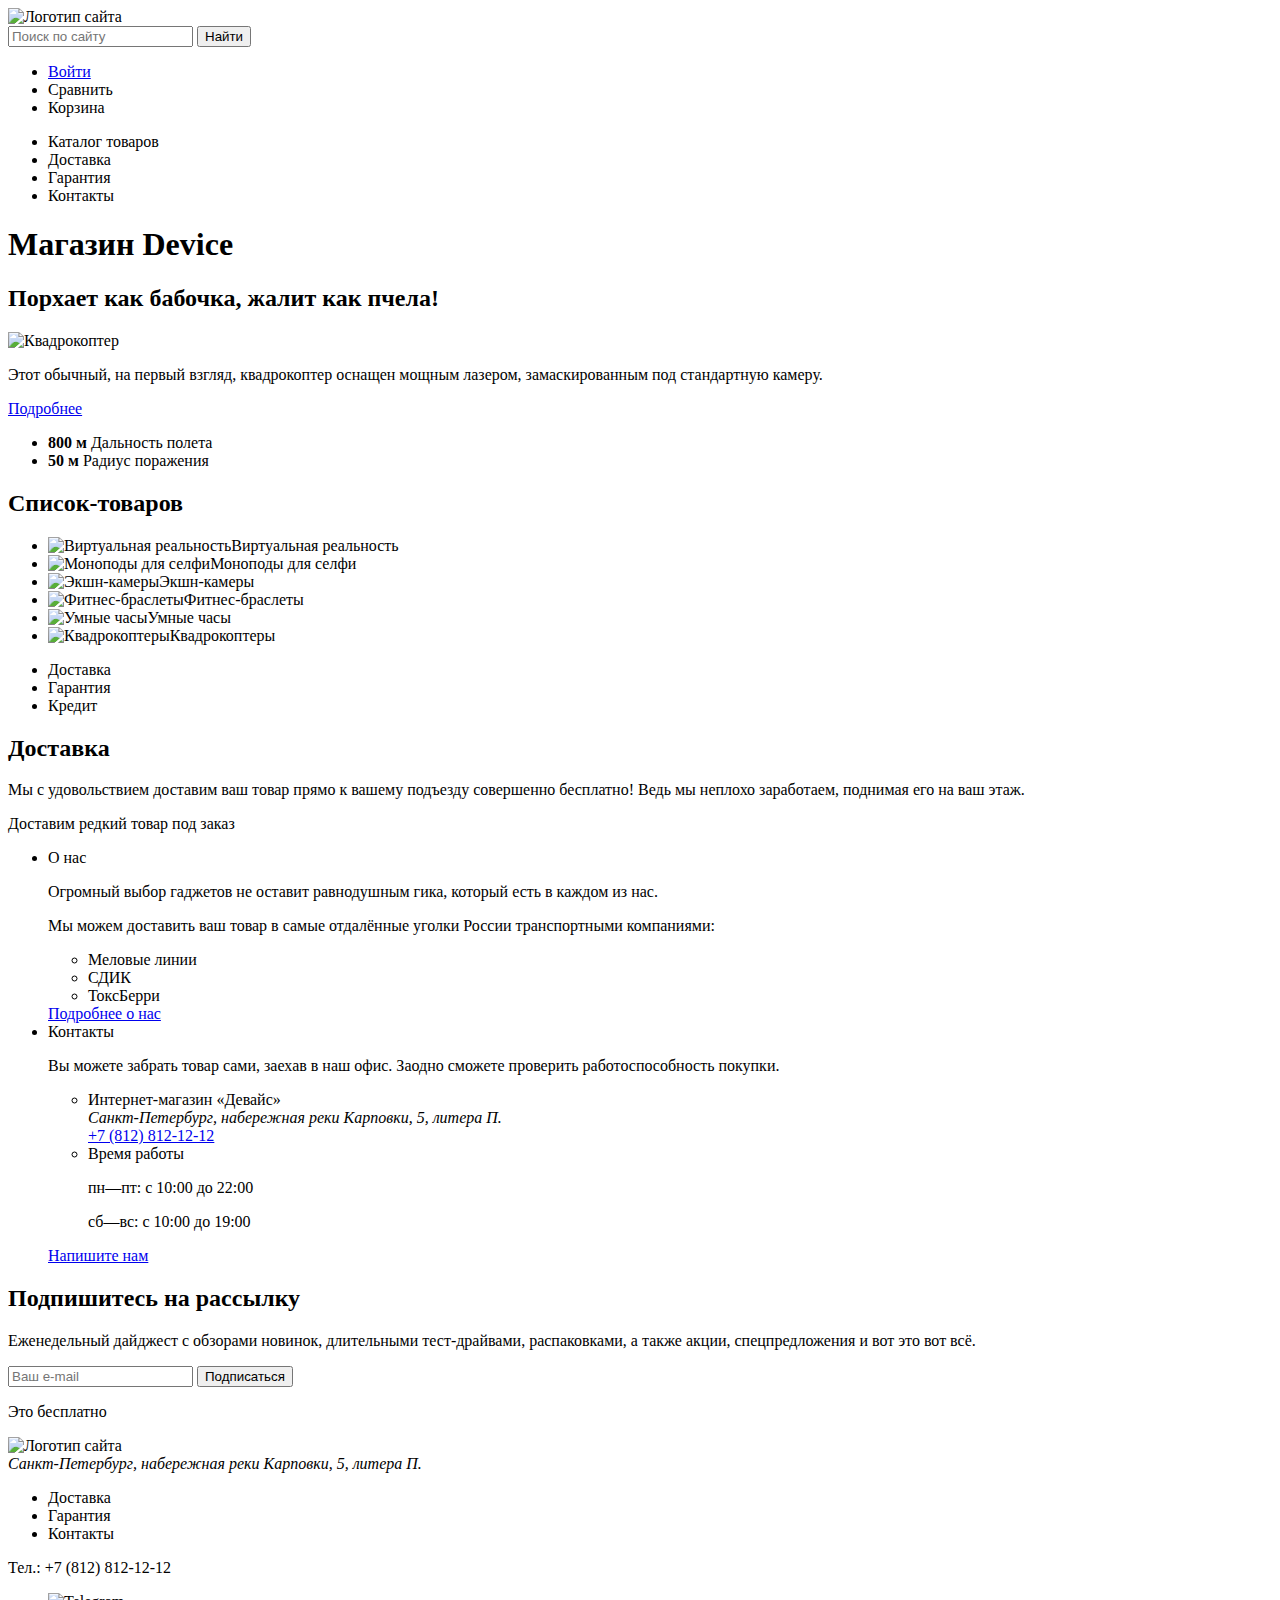
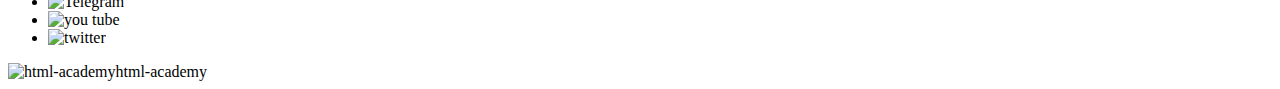
==== index.html @ 3123cb8e "Разметил страницу" ====
<!DOCTYPE html>
<html lang="ru">

<head>
  <meta charset="utf-8">
  <title>HTML Academy: Девайс</title>
</head>

<body>
  <header class="main-header">
    <nav class="header-navigation">
      <img class="navigation-image" src="#" alt="Логотип сайта">
      <form action="https://echo.htmlacademy.ru" class="finder-form" method="post">
        <input class="finder-field" type="text" placeholder="Поиск по сайту" name="finder-field" required>
        <button class="find-button" type="submit">Найти</button>
      </form>
      <ul class="navigation-list">
        <li class="navigation-item"><a class="navigation-item-link" href="catalog.html">Войти</a></li>
        <li class="navigation-item">Сравнить</li>
        <li class="navigation-item">Корзина</li>
      </ul>
      <ul class="navigation-product-list">
        <li class="navigation-product-item">Каталог товаров</li>
        <li class="navigation-product-item">Доставка</li>
        <li class="navigation-product-item">Гарантия</li>
        <li class="navigation-product-item">Контакты</li>
      </ul>
    </nav>
  </header>
  <main class="page-main">
    <h1 class="visually-hidden">Магазин Device</h1>
    <section class="quadrocopter">
      <h2 class="quadrocopter-title">
        Порхает как бабочка, жалит как пчела!
      </h2>
      <img class="quadrocopter-image" src="#" alt="Квадрокоптер">
      <p class="quadrocopter-text">
        Этот обычный, на первый взгляд, квадрокоптер оснащен мощным лазером, замаскированным под стандартную камеру.
      </p>
      <a href="#" class="quadrocopter-link">Подробнее</a>
      <ul class="quadrocopter-characters-list">
        <li class="quadrocopter-characters-item"><b>800 м</b> Дальность полета</li>
        <li class="quadrocopter-characters-item"><b>50 м</b> Радиус поражения</li>
      </ul>
    </section>
    <section class="devices">
      <h2 class="visually-hidden">Список-товаров</h2>
      <ul class="devices-list">
        <li class="devices-item"><img class="devices-image" src="#" alt="Виртуальная реальность">Виртуальная реальность
        </li>
        <li class="devices-item"><img class="devices-image" src="#" alt="Моноподы для селфи">Моноподы для селфи</li>
        <li class="devices-item"><img class="devices-image" src="#" alt="Экшн-камеры">Экшн-камеры</li>
        <li class="devices-item"><img class="devices-image" src="#" alt="Фитнес-браслеты">Фитнес-браслеты</li>
        <li class="devices-item"><img class="devices-image" src="#" alt="Умные часы">Умные часы</li>
        <li class="devices-item"><img class="devices-image" src="#" alt="Квадрокоптеры">Квадрокоптеры</li>
      </ul>
    </section>
    <section class="delivery">
      <ul class="delivery-list">
        <li class="delivery-item">Доставка</li>
        <li class="delivery-item">Гарантия</li>
        <li class="delivery-item">Кредит</li>
      </ul>
      <h2 class="delivery-title">Доставка</h2>
      <p class="delivery-text">Мы с удовольствием доставим ваш товар прямо
        к вашему подъезду совершенно бесплатно! Ведь
        мы неплохо заработаем, поднимая его на ваш этаж.</p>
      <p class="delivery-rare">Доставим редкий товар под заказ</p>
    </section>
    <footer class="mini-footer">
      <ul class="main-footer-list">
        <li class="main-footer-item">О нас
          <p class="main-footer-text">Огромный выбор гаджетов не оставит равнодушным гика, который есть в каждом из нас.
          </p>
          <p class="main-footer-text">Мы можем доставить ваш товар в самые отдалённые уголки России транспортными
            компаниями:</p>
          <ul class="companies-list">
            <li class="companies-item">Меловые линии</li>
            <li class="companies-item">СДИК</li>
            <li class="companies-item">ТоксБерри</li>
          </ul>
          <a class="main-footer-link" href="#">Подробнее о нас</a>
        </li>
        <li class="main-footer-item">Контакты
          <p class="main-footer-text">Вы можете забрать товар сами, заехав в наш офис.
            Заодно сможете проверить работоспособность покупки. </p>
          <ul class="contacts-main-list">
            <li class="contacts-main-item">Интернет-магазин «Девайс»
              <address class="contacts-main-address">Санкт-Петербург, набережная реки Карповки, 5, литера П.</address>
              <a class="contacts-main-tel" href="+7 (812) 812-12-12">+7 (812) 812-12-12</a>
            </li>
            <li class="contacts-main-item">Время работы
              <p class="contacts-main-text">пн—пт: с 10:00 до 22:00</p>
              <p class="contacts-main-text">сб—вс: с 10:00 до 19:00</p>
            </li>
          </ul>
          <a class="main-footer-link" href="#">Напишите нам</a>
        </li>
      </ul>
    </footer>
  </main>
  <footer class="main-footer">
    <section class="subscribe">
      <h2 class="subscribe-title">Подпишитесь на рассылку</h2>
      <p class="subscribe-text">Еженедельный дайджест с обзорами новинок,
        длительными тест-драйвами, распаковками, а также акции, спецпредложения и вот это вот всё.</p>
      <form action="https://echo.htmlacademy.ru" class="subscribe-form" method="post">
        <input class="subscribe-field" type="" placeholder="Ваш e-mail" name="subscribe-field" required>
        <button class="subscribe-button" type="submit">Подписаться</button>
      </form>
      <p class="subscribe-text">Это бесплатно</p>
    </section>
    <section class="contacts">
      <img class="contacts-image" src="#" alt="Логотип сайта">
      <address class="contacts-address">Санкт-Петербург, набережная
        реки Карповки, 5, литера П.</address>
      <ul class="contacts-list">
        <li class="contacts-item">Доставка</li>
        <li class="contacts-item">Гарантия</li>
        <li class="contacts-item">Контакты</li>
      </ul>
      <tel class="contacts-tel" href="Тел.: +7 (812) 812-12-12">Тел.: +7 (812) 812-12-12</tel>
      <ul class="contacts-image-list">
        <li class="contacts-image-item"><img src="#" alt="Telegram" class="contacts-image"></li>
        <li class="contacts-image-item"><img src="#" alt="you tube" class="contacts-image"></li>
        <li class="contacts-image-item"><img src="#" alt="twitter" class="contacts-image"></li>
      </ul>
      <img class="html-academy" src="#" alt="html-academy">html-academy</img>
    </section>
  </footer>
</body>
</html>
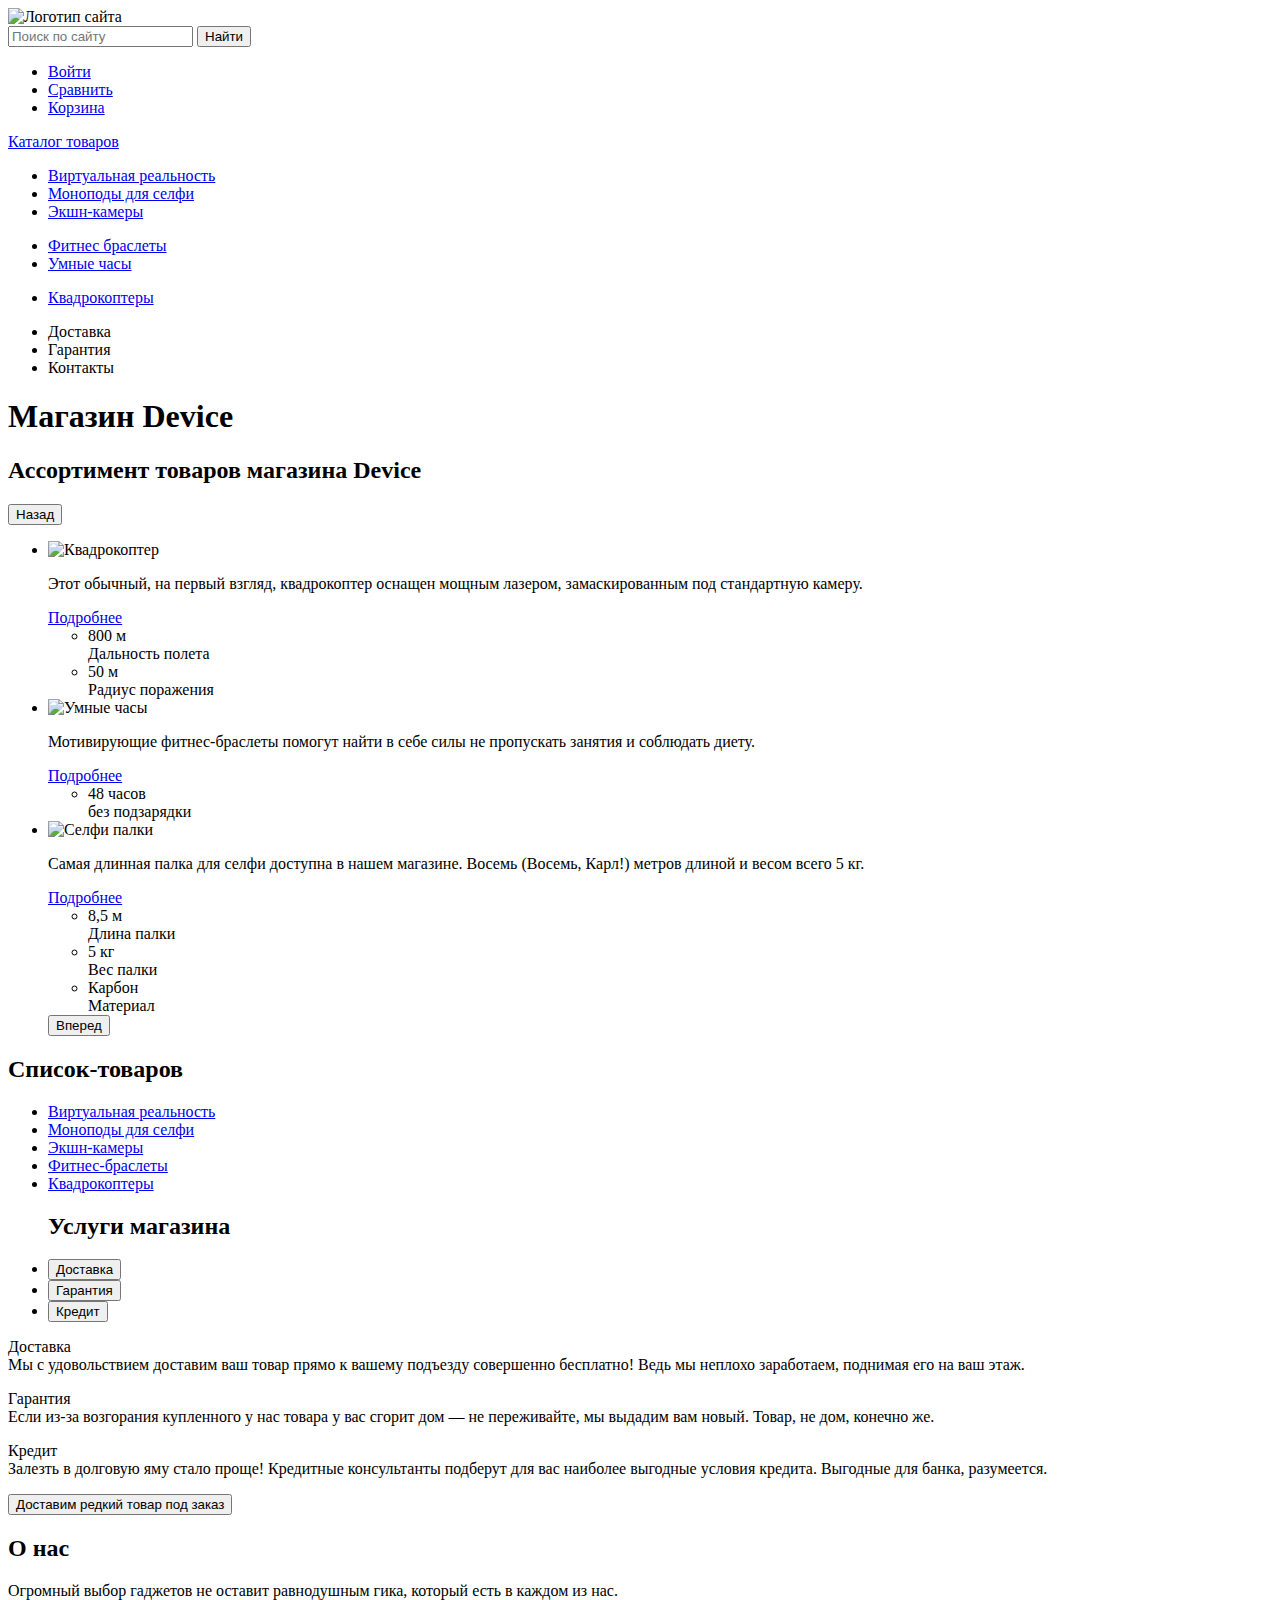
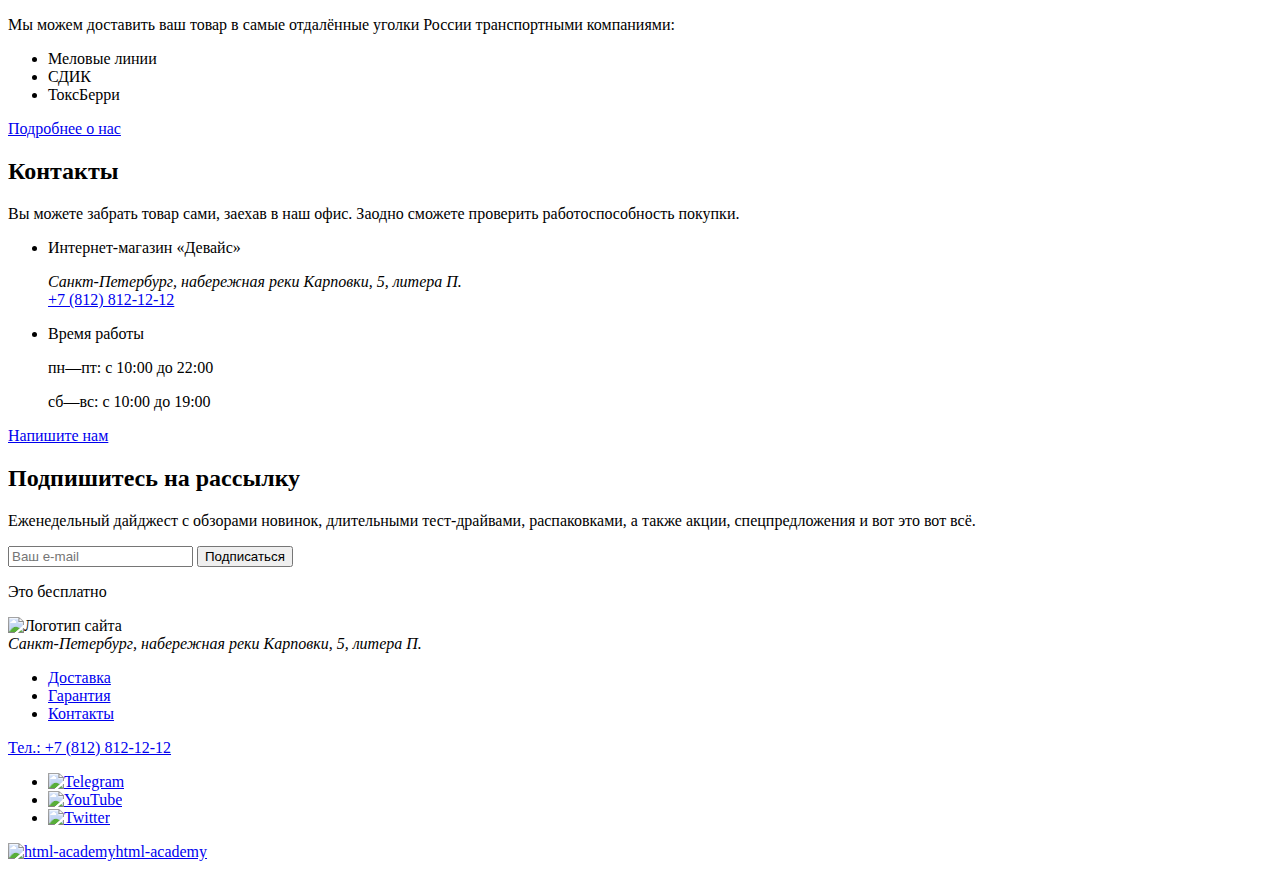
==== commit ab28d5c5: "Изменил разметку" ====
--- a/index.html
+++ b/index.html
@@ -16,90 +16,134 @@
       </form>
       <ul class="navigation-list">
         <li class="navigation-item"><a class="navigation-item-link" href="catalog.html">Войти</a></li>
-        <li class="navigation-item">Сравнить</li>
-        <li class="navigation-item">Корзина</li>
+        <li class="navigation-item"><a class="navigation-item-link" href="#">Сравнить</li>
+        <li class="navigation-item"><a class="navigation-item-link" href="#">Корзина</li>
+      </ul>
+      <a href="#" class="navigation-link">Каталог товаров</a>
+      <ul class="navigation-devices-list">
+        <li class="navigation-devices-item"><a class="navigation-devices-link" href="#">Виртуальная реальность</a></li>
+        <li class="navigation-devices-item"><a class="navigation-devices-link" href="catalog.html">Моноподы для
+            cелфи</a></li>
+        <li class="navigation-devices-item"><a class="navigation-devices-link" href="#">Экшн-камеры</a></li>
+      </ul>
+      <ul class="navigation-devices-list">
+        <li class="navigation-devices-item"><a class="navigation-devices-link" href="#">Фитнес браслеты</a></li>
+        <li class="navigation-devices-item"><a class="navigation-devices-link" href="#">Умные часы</a></li>
+      </ul>
+      <ul class="navigation-devices-list">
+        <li class="navigation-devices-item"><a class="navigation-devices-link" href="#">Квадрокоптеры</a></li>
       </ul>
       <ul class="navigation-product-list">
-        <li class="navigation-product-item">Каталог товаров</li>
-        <li class="navigation-product-item">Доставка</li>
-        <li class="navigation-product-item">Гарантия</li>
-        <li class="navigation-product-item">Контакты</li>
+        <li class="navigation-product-item"><a class="navigation-product-link" href="#"></a>Доставка</li>
+        <li class="navigation-product-item"><a class="navigation-product-link" href="#"></a>Гарантия</li>
+        <li class="navigation-product-item"><a class="navigation-product-link" href="#"></a>Контакты</li>
       </ul>
     </nav>
   </header>
   <main class="page-main">
     <h1 class="visually-hidden">Магазин Device</h1>
-    <section class="quadrocopter">
-      <h2 class="quadrocopter-title">
-        Порхает как бабочка, жалит как пчела!
+    <section class="slider">
+      <h2 class="visually-hidden">
+        Ассортимент товаров магазина Device
       </h2>
-      <img class="quadrocopter-image" src="#" alt="Квадрокоптер">
-      <p class="quadrocopter-text">
-        Этот обычный, на первый взгляд, квадрокоптер оснащен мощным лазером, замаскированным под стандартную камеру.
-      </p>
-      <a href="#" class="quadrocopter-link">Подробнее</a>
-      <ul class="quadrocopter-characters-list">
-        <li class="quadrocopter-characters-item"><b>800 м</b> Дальность полета</li>
-        <li class="quadrocopter-characters-item"><b>50 м</b> Радиус поражения</li>
+      <button class="slider-button" type="submit">Назад</button>
+      <ul class="slider-list">
+        <li class="slider-item">
+          <img class="slider-quadrocopter-image" src="#" alt="Квадрокоптер">
+          <p class="slider-text">
+            Этот обычный, на первый взгляд, квадрокоптер оснащен мощным лазером, замаскированным под стандартную камеру.
+          </p>
+          <a href="#" class="slider-link">Подробнее</a>
+          <ul class="slider-list">
+            <li class="slider-item"><span class="slider-span">800 м</span><br> Дальность полета</li>
+            <li class="slider-item"><span class="slider-span">50 м</span><br> Радиус поражения</li>
+          </ul>
+        </li>
+        <li class="slider-item">
+          <img class="slider-watch-image" src="#" alt="Умные часы">
+          <p class="slider-text">
+            Мотивирующие фитнес-браслеты помогут найти в себе силы не пропускать занятия и соблюдать диету.
+          </p>
+          <a href="#" class="slider-link">Подробнее</a>
+          <ul class="slider-list">
+            <li class="slider-item"><span class="slider-span">48 часов</span><br> без подзарядки</li>
+          </ul>
+        </li>
+        <li class="slider-item">
+          <img class="slider-selfie-image" src="#" alt="Селфи палки">
+          <p class="slider-text">
+            Самая длинная палка для селфи доступна в нашем магазине. Восемь (Восемь, Карл!) метров длиной и весом всего
+            5 кг.
+          </p>
+          <a href="#" class="slider-link">Подробнее</a>
+          <ul class="slider-list">
+            <li class="slider-item"><span class="slider-span">8,5 м</span><br>Длина палки</li>
+            <li class="slider-item"><span class="slider-span">5 кг</span><br>Вес палки</li>
+            <li class="slider-item"><span class="slider-span">Карбон</span><br>Материал</li>
+          </ul>
+        </li>
+        <button class="slider-button" type="submit">Вперед</button>
       </ul>
     </section>
     <section class="devices">
       <h2 class="visually-hidden">Список-товаров</h2>
       <ul class="devices-list">
-        <li class="devices-item"><img class="devices-image" src="#" alt="Виртуальная реальность">Виртуальная реальность
-        </li>
-        <li class="devices-item"><img class="devices-image" src="#" alt="Моноподы для селфи">Моноподы для селфи</li>
-        <li class="devices-item"><img class="devices-image" src="#" alt="Экшн-камеры">Экшн-камеры</li>
-        <li class="devices-item"><img class="devices-image" src="#" alt="Фитнес-браслеты">Фитнес-браслеты</li>
-        <li class="devices-item"><img class="devices-image" src="#" alt="Умные часы">Умные часы</li>
-        <li class="devices-item"><img class="devices-image" src="#" alt="Квадрокоптеры">Квадрокоптеры</li>
+        <li class="devices-item"><a class="devices-link" href="#">Виртуальная реальность</a></li>
+        <li class="devices-item"><a class="devices-link" href="catalog.html">Моноподы для селфи</a></li>
+        <li class="devices-item"><a class="devices-link" href="#">Экшн-камеры</a></li>
+        <li class="devices-item"><a class="devices-link" href="#">Фитнес-браслеты</a></li>
+        <li class="devices-item"><a class="devices-link" href="#">Квадрокоптеры</a></li>
       </ul>
     </section>
-    <section class="delivery">
-      <ul class="delivery-list">
-        <li class="delivery-item">Доставка</li>
-        <li class="delivery-item">Гарантия</li>
-        <li class="delivery-item">Кредит</li>
+    <section class="services">
+      <ul class="services-list">
+        <h2 class="visually-hidden">Услуги магазина</h2>
+        <li class="services-item"><button class="services-button" type="submit">Доставка</button></li>
+        <li class="services-item"><button class="services-button" type="submit">Гарантия</button></li>
+        <li class="services-item"><button class="services-button" type="submit">Кредит</button></li>
       </ul>
-      <h2 class="delivery-title">Доставка</h2>
-      <p class="delivery-text">Мы с удовольствием доставим ваш товар прямо
-        к вашему подъезду совершенно бесплатно! Ведь
-        мы неплохо заработаем, поднимая его на ваш этаж.</p>
-      <p class="delivery-rare">Доставим редкий товар под заказ</p>
+      <p class="services-text"><span class="services-span">Доставка</span><br>Мы с удовольствием доставим ваш товар
+        прямо
+        к вашему подъезду совершенно бесплатно! Ведь мы неплохо заработаем, поднимая его на ваш этаж.</p>
+      <p class="services-text"><span class="services-span">Гарантия</span><br>Если из-за возгорания купленного у нас
+        товара у вас
+        сгорит дом — не переживайте, мы выдадим вам новый. Товар, не дом, конечно же.</p>
+      <p class="services-text"><span class="services-span">Кредит</span><br>Залезть в долговую яму стало проще!
+        Кредитные консультанты подберут для вас наиболее выгодные условия кредита. Выгодные для банка, разумеется.</p>
+      <button class="services-button" type="submit">Доставим редкий товар под заказ</button>
     </section>
-    <footer class="mini-footer">
-      <ul class="main-footer-list">
-        <li class="main-footer-item">О нас
-          <p class="main-footer-text">Огромный выбор гаджетов не оставит равнодушным гика, который есть в каждом из нас.
-          </p>
-          <p class="main-footer-text">Мы можем доставить ваш товар в самые отдалённые уголки России транспортными
-            компаниями:</p>
-          <ul class="companies-list">
-            <li class="companies-item">Меловые линии</li>
-            <li class="companies-item">СДИК</li>
-            <li class="companies-item">ТоксБерри</li>
-          </ul>
-          <a class="main-footer-link" href="#">Подробнее о нас</a>
+    <section class="about">
+      <h2 class="about-title">О нас</h2>
+      <p class="about-text">Огромный выбор гаджетов не оставит равнодушным гика, который есть в каждом из нас. </p>
+      <p class="about-text">Мы можем доставить ваш товар в самые отдалённые уголки России транспортными компаниями:</p>
+      <ul class="about-list">
+        <li class="about-item">Меловые линии</li>
+        <li class="about-item">СДИК</li>
+        <li class="about-item">ТоксБерри</li>
+      </ul>
+      <a class="about-link" href="#">Подробнее о нас</a>
+      </li>
+    </section>
+    <sections class="contacts">
+      <h2 class="contacts-list">Контакты</h2>
+      <p class="contacts-text">Вы можете забрать товар сами, заехав в наш офис.
+        Заодно сможете проверить работоспособность покупки. </p>
+      <ul class="contacts-list">
+        <li class="contacts-item">
+          <p class="contacts-item-text">Интернет-магазин «Девайс»</p>
+          <address class="contacts-address">Санкт-Петербург, набережная реки Карповки, 5, литера П.</address>
+          <a class="contacts-tel" href="+7 (812) 812-12-12">+7 (812) 812-12-12</a>
         </li>
-        <li class="main-footer-item">Контакты
-          <p class="main-footer-text">Вы можете забрать товар сами, заехав в наш офис.
-            Заодно сможете проверить работоспособность покупки. </p>
-          <ul class="contacts-main-list">
-            <li class="contacts-main-item">Интернет-магазин «Девайс»
-              <address class="contacts-main-address">Санкт-Петербург, набережная реки Карповки, 5, литера П.</address>
-              <a class="contacts-main-tel" href="+7 (812) 812-12-12">+7 (812) 812-12-12</a>
-            </li>
-            <li class="contacts-main-item">Время работы
-              <p class="contacts-main-text">пн—пт: с 10:00 до 22:00</p>
-              <p class="contacts-main-text">сб—вс: с 10:00 до 19:00</p>
-            </li>
-          </ul>
-          <a class="main-footer-link" href="#">Напишите нам</a>
+        <li class="contacts-item">
+          <p class="contacts-item-text">Время работы</p>
+          <p class="contacts-main-text">пн—пт: с 10:00 до 22:00</p>
+          <p class="contacts-main-text">сб—вс: с 10:00 до 19:00</p>
         </li>
       </ul>
-    </footer>
-  </main>
-  <footer class="main-footer">
+      <a class="contacts-link" href="#">Напишите нам</a>
+      </li>
+      </ul>
+    </sections>
     <section class="subscribe">
       <h2 class="subscribe-title">Подпишитесь на рассылку</h2>
       <p class="subscribe-text">Еженедельный дайджест с обзорами новинок,
@@ -110,23 +154,30 @@
       </form>
       <p class="subscribe-text">Это бесплатно</p>
     </section>
+  </main>
+  <footer class="main-footer">
     <section class="contacts">
       <img class="contacts-image" src="#" alt="Логотип сайта">
       <address class="contacts-address">Санкт-Петербург, набережная
         реки Карповки, 5, литера П.</address>
       <ul class="contacts-list">
-        <li class="contacts-item">Доставка</li>
-        <li class="contacts-item">Гарантия</li>
-        <li class="contacts-item">Контакты</li>
+        <li class="contacts-item"><a class="contacts-link" href="#">Доставка</a></li>
+        <li class="contacts-item"><a class="contacts-link" href="#">Гарантия</a></li>
+        <li class="contacts-item"><a class="contacts-link" href="#">Контакты</a></li>
       </ul>
-      <tel class="contacts-tel" href="Тел.: +7 (812) 812-12-12">Тел.: +7 (812) 812-12-12</tel>
+      <a class="contacts-tel" href="Тел.: +7 (812) 812-12-12">Тел.: +7 (812) 812-12-12</a>
       <ul class="contacts-image-list">
-        <li class="contacts-image-item"><img src="#" alt="Telegram" class="contacts-image"></li>
-        <li class="contacts-image-item"><img src="#" alt="you tube" class="contacts-image"></li>
-        <li class="contacts-image-item"><img src="#" alt="twitter" class="contacts-image"></li>
+        <li class="contacts-image-item"><a class="contacts-image-link" href="https://t.me/htmlacademy"><img src="#"
+              alt="Telegram" class="contacts-image"></a></li>
+        <li class="contacts-image-item"><a class="contacts-image-link"
+            href="https://www.youtube.com/user/htmlacademyru"><img src="#" alt="YouTube" class="contacts-image"></a>
+        </li>
+        <li class="contacts-image-item"><a class="contacts-image-link" href="https://twitter.com/htmlacademy_ru"><img
+              src="#" alt="Twitter" class="contacts-image"></a></li>
       </ul>
-      <img class="html-academy" src="#" alt="html-academy">html-academy</img>
+      <a class="html-academy-link" href="https://htmlacademy.ru/"><img class="html-academy" alt="html-academy">html-academy</img></a>
     </section>
   </footer>
 </body>
+
 </html>
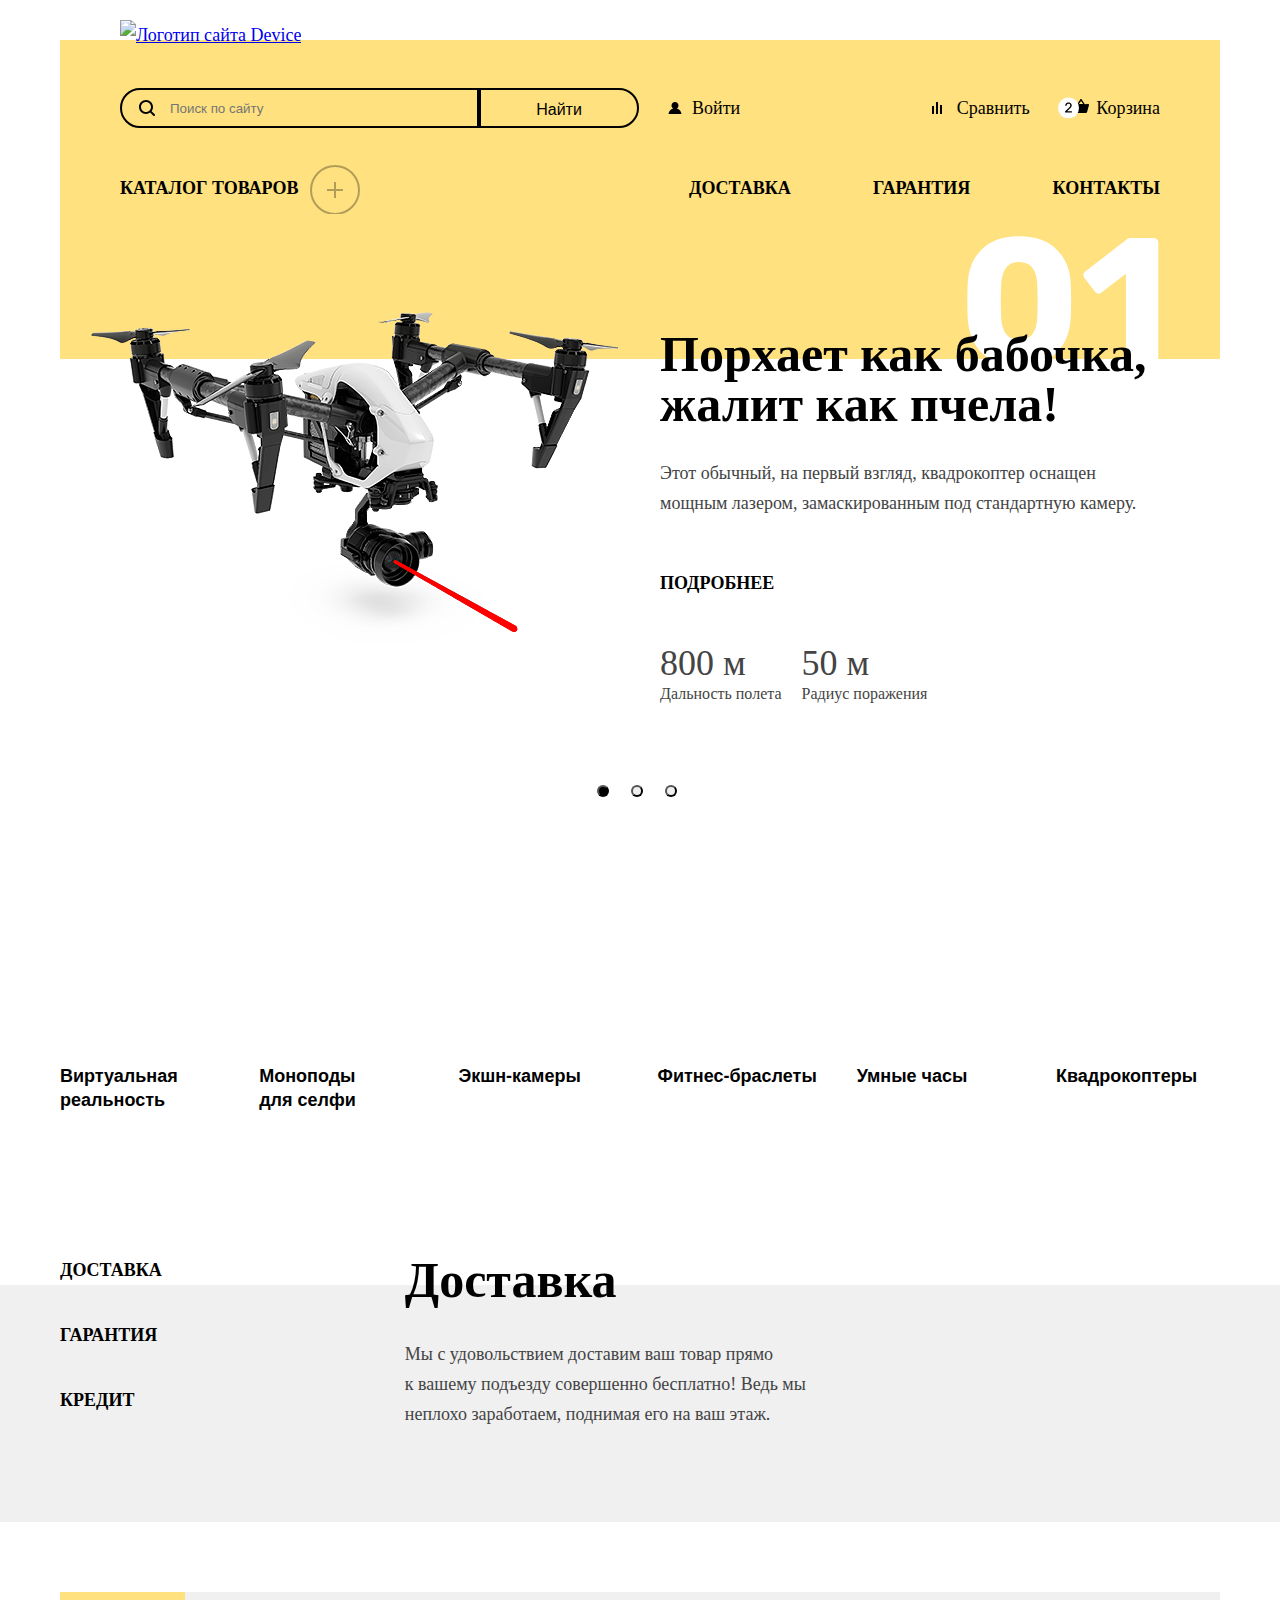
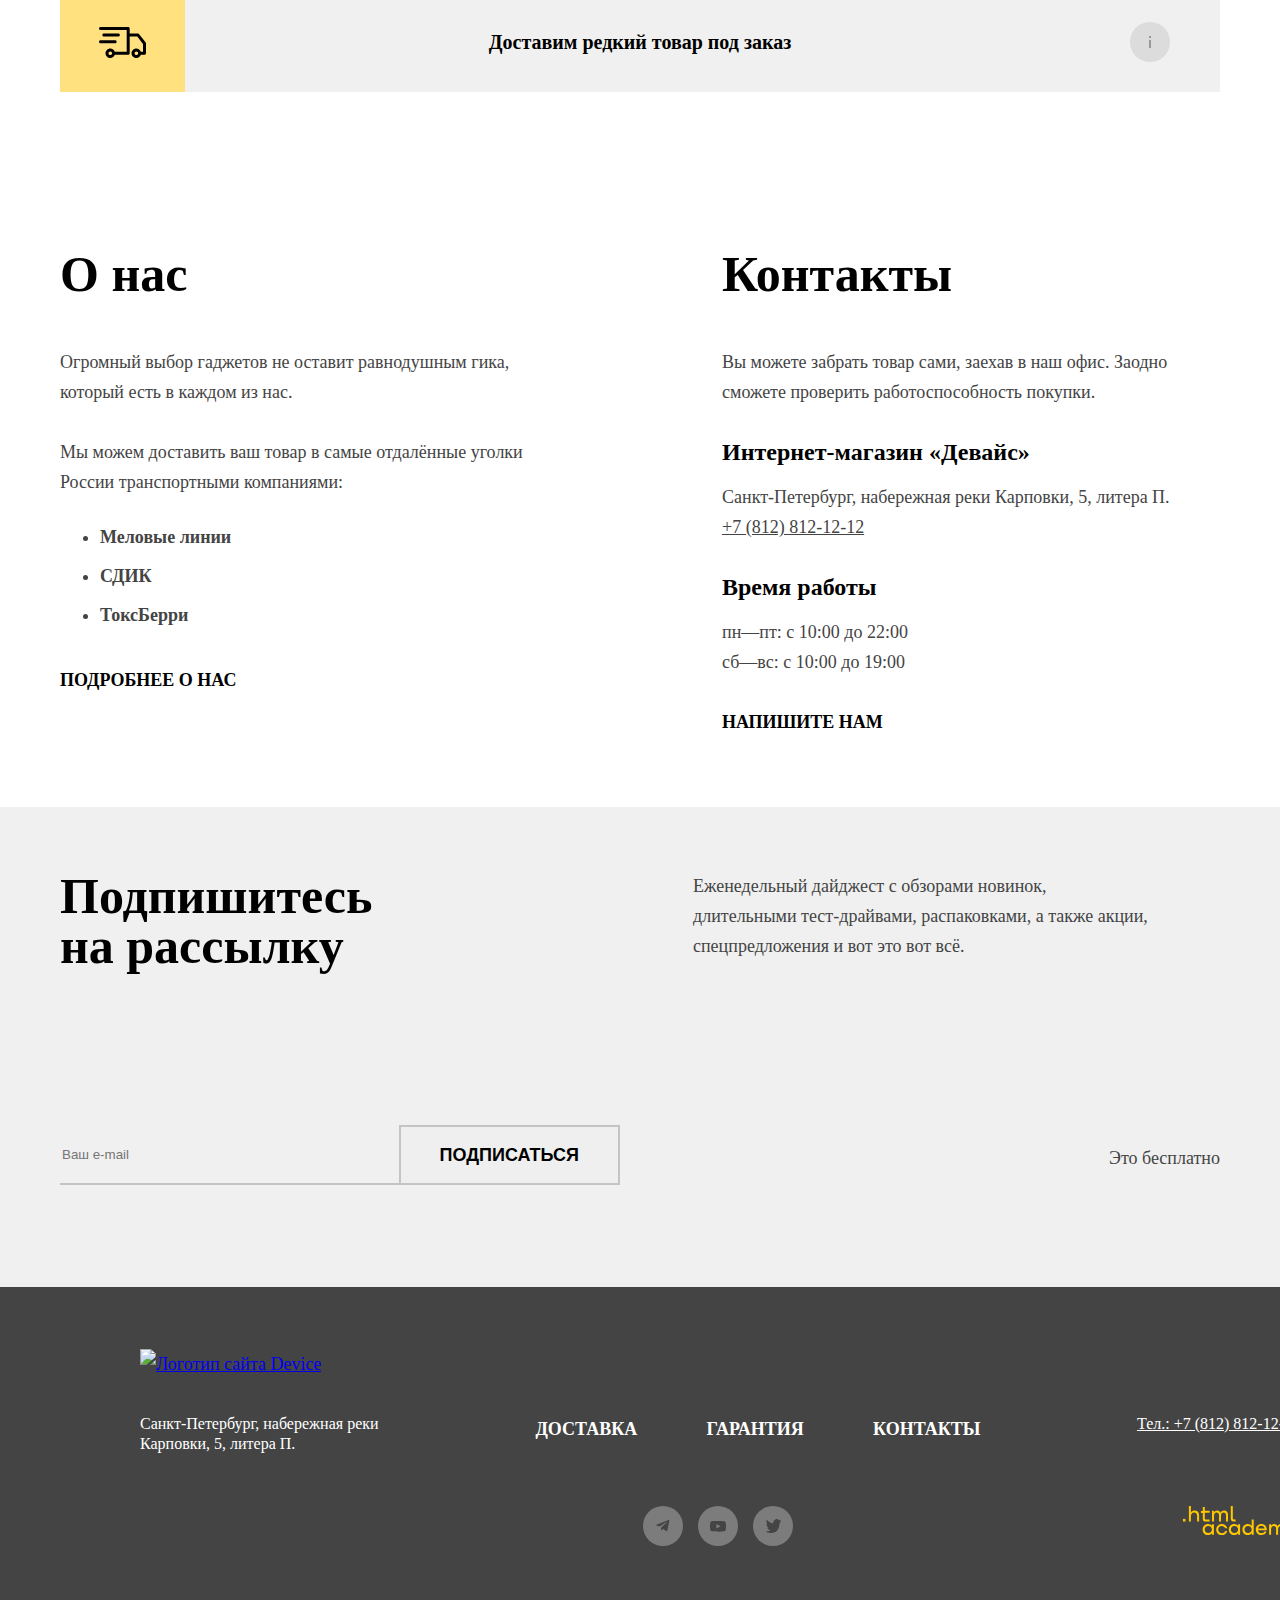
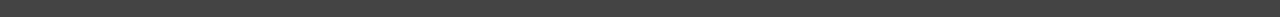
==== commit db622274: "Оформляю декоративные элементы" ====
--- a/index.html
+++ b/index.html
@@ -1,183 +1,396 @@
 <!DOCTYPE html>
 <html lang="ru">
 
-<head>
-  <meta charset="utf-8">
-  <title>HTML Academy: Девайс</title>
-</head>
-
-<body>
-  <header class="main-header">
-    <nav class="header-navigation">
-      <img class="navigation-image" src="#" alt="Логотип сайта">
-      <form action="https://echo.htmlacademy.ru" class="finder-form" method="post">
-        <input class="finder-field" type="text" placeholder="Поиск по сайту" name="finder-field" required>
-        <button class="find-button" type="submit">Найти</button>
-      </form>
-      <ul class="navigation-list">
-        <li class="navigation-item"><a class="navigation-item-link" href="catalog.html">Войти</a></li>
-        <li class="navigation-item"><a class="navigation-item-link" href="#">Сравнить</li>
-        <li class="navigation-item"><a class="navigation-item-link" href="#">Корзина</li>
-      </ul>
-      <a href="#" class="navigation-link">Каталог товаров</a>
-      <ul class="navigation-devices-list">
-        <li class="navigation-devices-item"><a class="navigation-devices-link" href="#">Виртуальная реальность</a></li>
-        <li class="navigation-devices-item"><a class="navigation-devices-link" href="catalog.html">Моноподы для
-            cелфи</a></li>
-        <li class="navigation-devices-item"><a class="navigation-devices-link" href="#">Экшн-камеры</a></li>
-      </ul>
-      <ul class="navigation-devices-list">
-        <li class="navigation-devices-item"><a class="navigation-devices-link" href="#">Фитнес браслеты</a></li>
-        <li class="navigation-devices-item"><a class="navigation-devices-link" href="#">Умные часы</a></li>
-      </ul>
-      <ul class="navigation-devices-list">
-        <li class="navigation-devices-item"><a class="navigation-devices-link" href="#">Квадрокоптеры</a></li>
-      </ul>
-      <ul class="navigation-product-list">
-        <li class="navigation-product-item"><a class="navigation-product-link" href="#"></a>Доставка</li>
-        <li class="navigation-product-item"><a class="navigation-product-link" href="#"></a>Гарантия</li>
-        <li class="navigation-product-item"><a class="navigation-product-link" href="#"></a>Контакты</li>
-      </ul>
-    </nav>
-  </header>
-  <main class="page-main">
-    <h1 class="visually-hidden">Магазин Device</h1>
-    <section class="slider">
-      <h2 class="visually-hidden">
-        Ассортимент товаров магазина Device
-      </h2>
-      <button class="slider-button" type="submit">Назад</button>
-      <ul class="slider-list">
-        <li class="slider-item">
-          <img class="slider-quadrocopter-image" src="#" alt="Квадрокоптер">
-          <p class="slider-text">
-            Этот обычный, на первый взгляд, квадрокоптер оснащен мощным лазером, замаскированным под стандартную камеру.
-          </p>
-          <a href="#" class="slider-link">Подробнее</a>
+  <head>
+    <meta charset="utf-8">
+    <title>HTML Academy: Девайс</title>
+    <link rel="stylesheet" href="styles/styles.css">
+  </head>
+
+  <body>
+    <div class="page-container">
+      <header class="main-header">
+        <nav class="header-navigation">
+          <a href="#" class="header-navigation-link">
+            <img class="header-navigation-image" src="images/logo-black.svg" alt="Логотип сайта Device">
+          </a>
+          <div class="header-top-container">
+            <form action="https://echo.htmlacademy.ru" class="finder-form" method="get">
+              <input class="finder-field" type="text" placeholder="Поиск по сайту" name="finder-field" required>
+              <button class="find-button" type="submit">Найти</button>
+            </form>
+            <ul class="navigation-list">
+              <li class="navigation-item">
+                <a class="navigation-item-link navigation-come" href="catalog.html"><span
+                    class="navigation-item-span come">Войти</span></a>
+              </li>
+              <li class="navigation-item">
+                <a class="navigation-item-link navigation-compare" href="#"><span class="navigation-item-span">Сравнить</span></a>
+              </li>
+              <li class="navigation-item">
+                <a class="navigation-item-link navigation-basket" href="#"><span class="navigation-item-span">Корзина</span></a>
+              </li>
+            </ul>
+          </div>
+          <div class="header-bottom-container">
+            <div class="submenu-container">
+              <a href="#" class="navigation-link">Каталог товаров</a>
+              <div class="submenu">
+                <ul class="navigation-devices-list">
+                  <li class="navigation-devices-item"><a class="navigation-devices-link" href="#">Виртуальная
+                      реальность</a>
+                  </li>
+                  <li class="navigation-devices-item"><a class="navigation-devices-link" href="catalog.html">Моноподы
+                      для
+                      cелфи</a>
+                  </li>
+                  <li class="navigation-devices-item"><a class="navigation-devices-link" href="#">Экшн-камеры</a>
+                  </li>
+                </ul>
+                <ul class="navigation-devices-list">
+                  <li class="navigation-devices-item">
+                    <a class="navigation-devices-link" href="#">Фитнес браслеты</a>
+                  </li>
+                  <li class="navigation-devices-item">
+                    <a class="navigation-devices-link" href="#">Умные часы</a>
+                  </li>
+                </ul>
+                <ul class="navigation-devices-list">
+                  <li class="navigation-devices-item">
+                    <a class="navigation-devices-link" href="#">Квадрокоптеры</a>
+                  </li>
+                </ul>
+              </div>
+            </div>
+            <ul class="navigation-product-list">
+              <li class="navigation-product-item">
+                <a class="navigation-product-link" href="#">Доставка</a>
+              </li>
+              <li class="navigation-product-item">
+                <a class="navigation-product-link" href="#">Гарантия</a>
+              </li>
+              <li class="navigation-product-item">
+                <a class="navigation-product-link" href="#">Контакты</a>
+              </li>
+            </ul>
+          </div>
+        </nav>
+      </header>
+      <main class="page-main">
+        <h1 class="visually-hidden">Магазин Device</h1>
+        <section class="slider">
+          <h2 class="visually-hidden">
+            Ассортимент товаров магазина Device
+          </h2>
           <ul class="slider-list">
-            <li class="slider-item"><span class="slider-span">800 м</span><br> Дальность полета</li>
-            <li class="slider-item"><span class="slider-span">50 м</span><br> Радиус поражения</li>
+            <li class="slider-item slider-item-active">
+              <img class="slider-image" src="images/quadrocopter.png" width="560" height="560" alt="Квадрокоптер">
+              <div class="characters-container">
+                <p class="slider-title-text">Порхает как бабочка, жалит как пчела!</p>
+                <p class="slider-text">
+                  Этот обычный, на первый взгляд, квадрокоптер оснащен<br> мощным лазером, замаскированным под
+                  стандартную
+                  камеру.
+                </p>
+                <p class="yellow-text"><a href="#" class="yellow-link">Подробнее</a></p>
+                <ul class="character-list">
+                  <li class="character-item">
+                    <span class="slider-span">800 м</span>
+                    <span class="character-span">Дальность полета</span>
+                  </li>
+                  <li class="character-item">
+                    <span class="slider-span">50 м</span>
+                    <span class="character-span">Радиус поражения</span>
+                  </li>
+                </ul>
+              </div>
+            </li>
+            <li class="slider-item">
+              <img class="slider-image" src="images/smart-watch.jpg" alt="Умные часы">
+              <p class="slider-title-text">Худеем правильно!</p>
+              <p class="slider-text">
+                Мотивирующие фитнес-браслеты помогут найти в себе силы не пропускать занятия и соблюдать диету.
+              </p>
+              <p class="yellow-text"><a href="#" class="yellow-link">Подробнее</a></p>
+              <ul class="slider-list">
+                <li class="slider-item">
+                  <span class="slider-span">48 часов</span>
+                  <span class="character-span">без подзарядки</span>
+                </li>
+              </ul>
+            </li>
+            <li class="slider-item">
+              <img class="slider-image" src="images/selfie.jpg" width="560" height="560" alt="Селфи палки">
+              <p class="slider-title-text">Делай селфи, как Бен Стиллер! </p>
+              <p class="slider-text">
+                Самая длинная палка для селфи доступна в нашем магазине. Восемь (Восемь, Карл!) метров длиной и весом
+                всего
+                5 кг.
+              </p>
+              <p class="yellow-text"><a href="#" class="yellow-link">Подробнее</a></p>
+              <ul class="slider-list">
+                <li class="slider-item">
+                  <span class="slider-span">8,5 м</span>
+                  <span class="character-span">Длина палки</span>
+                </li>
+                <li class="slider-item">
+                  <span class="slider-span">5 кг</span>
+                  <span class="character-span">Вес палки</span>
+                </li>
+                <li class="slider-item">
+                  <span class="slider-span">Карбон</span>
+                  <span class="character-span">Материал</span>
+                </li>
+              </ul>
+            </li>
           </ul>
-        </li>
-        <li class="slider-item">
-          <img class="slider-watch-image" src="#" alt="Умные часы">
-          <p class="slider-text">
-            Мотивирующие фитнес-браслеты помогут найти в себе силы не пропускать занятия и соблюдать диету.
-          </p>
-          <a href="#" class="slider-link">Подробнее</a>
-          <ul class="slider-list">
-            <li class="slider-item"><span class="slider-span">48 часов</span><br> без подзарядки</li>
+          <button class="slider-button slider-button-left" type="button">
+            <span class="visually-hidden">Показать прошлую страницу</span>
+          </button>
+          <button class="slider-button slider-button-right" type="button">
+            <span class="visually-hidden">Показать следующую страницу</span>
+          </button>
+          <ul class="bulits-list">
+            <li class="bulit-item">
+              <button class="bulit-button bulit-current">
+                <span class="visually-hidden">Показать первую страницу</span>
+              </button>
+            </li>
+            <li class="bulit-item">
+              <button class="bulit-button">
+                <span class="visually-hidden">Показать вторую страницу</span>
+              </button>
+            </li>
+            <li class="bulit-item">
+              <button class="bulit-button">
+                <span class="visually-hidden">Показать третью страницу</span>
+              </button>
+            </li>
           </ul>
-        </li>
-        <li class="slider-item">
-          <img class="slider-selfie-image" src="#" alt="Селфи палки">
-          <p class="slider-text">
-            Самая длинная палка для селфи доступна в нашем магазине. Восемь (Восемь, Карл!) метров длиной и весом всего
-            5 кг.
-          </p>
-          <a href="#" class="slider-link">Подробнее</a>
-          <ul class="slider-list">
-            <li class="slider-item"><span class="slider-span">8,5 м</span><br>Длина палки</li>
-            <li class="slider-item"><span class="slider-span">5 кг</span><br>Вес палки</li>
-            <li class="slider-item"><span class="slider-span">Карбон</span><br>Материал</li>
+        </section>
+        <section class="devices">
+          <h2 class="visually-hidden">Список-товаров</h2>
+          <ul class="devices-list">
+            <li class="devices-item">
+              <a class="devices-link virt-real" href="#">Виртуальная реальность</a>
+            </li>
+            <li class="devices-item">
+              <a class="devices-link monopods" href="catalog.html">Моноподы<br> для селфи</a>
+            </li>
+            <li class="devices-item">
+              <a class="devices-link cameras" href="#">Экшн-камеры</a>
+            </li>
+            <li class="devices-item">
+              <a class="devices-link fitness" href="#">Фитнес-браслеты</a>
+            </li>
+            <li class="devices-item">
+              <a class="devices-link watch" href="#">Умные часы</a>
+            </li>
+            <li class="devices-item">
+              <a class="devices-link copters" href="#">Квадрокоптеры</a>
+            </li>
           </ul>
-        </li>
-        <button class="slider-button" type="submit">Вперед</button>
-      </ul>
-    </section>
-    <section class="devices">
-      <h2 class="visually-hidden">Список-товаров</h2>
-      <ul class="devices-list">
-        <li class="devices-item"><a class="devices-link" href="#">Виртуальная реальность</a></li>
-        <li class="devices-item"><a class="devices-link" href="catalog.html">Моноподы для селфи</a></li>
-        <li class="devices-item"><a class="devices-link" href="#">Экшн-камеры</a></li>
-        <li class="devices-item"><a class="devices-link" href="#">Фитнес-браслеты</a></li>
-        <li class="devices-item"><a class="devices-link" href="#">Квадрокоптеры</a></li>
-      </ul>
-    </section>
-    <section class="services">
-      <ul class="services-list">
-        <h2 class="visually-hidden">Услуги магазина</h2>
-        <li class="services-item"><button class="services-button" type="submit">Доставка</button></li>
-        <li class="services-item"><button class="services-button" type="submit">Гарантия</button></li>
-        <li class="services-item"><button class="services-button" type="submit">Кредит</button></li>
-      </ul>
-      <p class="services-text"><span class="services-span">Доставка</span><br>Мы с удовольствием доставим ваш товар
-        прямо
-        к вашему подъезду совершенно бесплатно! Ведь мы неплохо заработаем, поднимая его на ваш этаж.</p>
-      <p class="services-text"><span class="services-span">Гарантия</span><br>Если из-за возгорания купленного у нас
-        товара у вас
-        сгорит дом — не переживайте, мы выдадим вам новый. Товар, не дом, конечно же.</p>
-      <p class="services-text"><span class="services-span">Кредит</span><br>Залезть в долговую яму стало проще!
-        Кредитные консультанты подберут для вас наиболее выгодные условия кредита. Выгодные для банка, разумеется.</p>
-      <button class="services-button" type="submit">Доставим редкий товар под заказ</button>
-    </section>
-    <section class="about">
-      <h2 class="about-title">О нас</h2>
-      <p class="about-text">Огромный выбор гаджетов не оставит равнодушным гика, который есть в каждом из нас. </p>
-      <p class="about-text">Мы можем доставить ваш товар в самые отдалённые уголки России транспортными компаниями:</p>
-      <ul class="about-list">
-        <li class="about-item">Меловые линии</li>
-        <li class="about-item">СДИК</li>
-        <li class="about-item">ТоксБерри</li>
-      </ul>
-      <a class="about-link" href="#">Подробнее о нас</a>
-      </li>
-    </section>
-    <sections class="contacts">
-      <h2 class="contacts-list">Контакты</h2>
-      <p class="contacts-text">Вы можете забрать товар сами, заехав в наш офис.
-        Заодно сможете проверить работоспособность покупки. </p>
-      <ul class="contacts-list">
-        <li class="contacts-item">
-          <p class="contacts-item-text">Интернет-магазин «Девайс»</p>
-          <address class="contacts-address">Санкт-Петербург, набережная реки Карповки, 5, литера П.</address>
-          <a class="contacts-tel" href="+7 (812) 812-12-12">+7 (812) 812-12-12</a>
-        </li>
-        <li class="contacts-item">
-          <p class="contacts-item-text">Время работы</p>
-          <p class="contacts-main-text">пн—пт: с 10:00 до 22:00</p>
-          <p class="contacts-main-text">сб—вс: с 10:00 до 19:00</p>
-        </li>
-      </ul>
-      <a class="contacts-link" href="#">Напишите нам</a>
-      </li>
-      </ul>
-    </sections>
-    <section class="subscribe">
-      <h2 class="subscribe-title">Подпишитесь на рассылку</h2>
-      <p class="subscribe-text">Еженедельный дайджест с обзорами новинок,
-        длительными тест-драйвами, распаковками, а также акции, спецпредложения и вот это вот всё.</p>
-      <form action="https://echo.htmlacademy.ru" class="subscribe-form" method="post">
-        <input class="subscribe-field" type="" placeholder="Ваш e-mail" name="subscribe-field" required>
-        <button class="subscribe-button" type="submit">Подписаться</button>
-      </form>
-      <p class="subscribe-text">Это бесплатно</p>
-    </section>
-  </main>
-  <footer class="main-footer">
-    <section class="contacts">
-      <img class="contacts-image" src="#" alt="Логотип сайта">
-      <address class="contacts-address">Санкт-Петербург, набережная
-        реки Карповки, 5, литера П.</address>
-      <ul class="contacts-list">
-        <li class="contacts-item"><a class="contacts-link" href="#">Доставка</a></li>
-        <li class="contacts-item"><a class="contacts-link" href="#">Гарантия</a></li>
-        <li class="contacts-item"><a class="contacts-link" href="#">Контакты</a></li>
-      </ul>
-      <a class="contacts-tel" href="Тел.: +7 (812) 812-12-12">Тел.: +7 (812) 812-12-12</a>
-      <ul class="contacts-image-list">
-        <li class="contacts-image-item"><a class="contacts-image-link" href="https://t.me/htmlacademy"><img src="#"
-              alt="Telegram" class="contacts-image"></a></li>
-        <li class="contacts-image-item"><a class="contacts-image-link"
-            href="https://www.youtube.com/user/htmlacademyru"><img src="#" alt="YouTube" class="contacts-image"></a>
-        </li>
-        <li class="contacts-image-item"><a class="contacts-image-link" href="https://twitter.com/htmlacademy_ru"><img
-              src="#" alt="Twitter" class="contacts-image"></a></li>
-      </ul>
-      <a class="html-academy-link" href="https://htmlacademy.ru/"><img class="html-academy" alt="html-academy">html-academy</img></a>
-    </section>
-  </footer>
-</body>
+        </section>
+        <section class="services">
+          <div class="services-container">
+            <div class="service-container">
+              <h2 class="visually-hidden">Услуги магазина</h2>
+              <ul class="services-list">
+                <li class="services-item">
+                  <a href="#" class="services-link">Доставка</a>
+                </li>
+                <li class="services-item">
+                  <a href="#" class="services-link">Гарантия</a>
+                </li>
+                <li class="services-item">
+                  <a href="#" class="services-link">Кредит</a>
+                </li>
+              </ul>
+              <ul class="service-list">
+                <li class="service-item current-item">
+                  <p class="service-text"><span class="service-span">Доставка</span>Мы с удовольствием доставим ваш
+                    товар прямо<br>
+                    к вашему подъезду совершенно бесплатно! Ведь мы неплохо заработаем, поднимая его на ваш этаж.</p>
+                </li>
+                <li class="service-item">
+                  <p class="service-text"><span class="service-span">Гарантия</span>Если из-за возгорания купленного у
+                    нас товара у вас
+                    сгорит дом — не переживайте, мы выдадим вам новый. Товар, не дом, конечно же.</p>
+                </li>
+                <li class="service-item">
+                  <p class="service-text"><span class="service-span">Кредит</span>Залезть в долговую яму стало проще!
+                    Кредитные консультанты подберут для вас наиболее выгодные условия кредита. Выгодные для банка,
+                    разумеется.
+                  </p>
+                </li>
+              </ul>
+            </div>
+          </div>
+          <p class="rare-text"><a href="#" class="services-link-rare">Доставим редкий товар под заказ</a></p>
+        </section>
+        <div class="about-container">
+          <section class="about">
+            <h2 class="about-title">О нас</h2>
+            <p class="about-text">Огромный выбор гаджетов не оставит равнодушным гика, который есть в каждом из нас.
+            </p>
+            <p class="about-text">Мы можем доставить ваш товар в самые отдалённые уголки России транспортными
+              компаниями:
+            </p>
+            <ul class="about-list">
+              <li class="about-item">Меловые линии</li>
+              <li class="about-item">СДИК</li>
+              <li class="about-item">ТоксБерри</li>
+            </ul>
+            <a class="yellow-link" href="#">Подробнее о нас</a>
+          </section>
+          <section class="contacts">
+            <h2 class="contacts-title">Контакты</h2>
+            <p class="contacts-text">Вы можете забрать товар сами, заехав в наш офис.
+              Заодно сможете проверить работоспособность покупки. </p>
+            <ul class="contacts-list">
+              <li class="contacts-item">
+                <p class="contacts-item-text">Интернет-магазин «Девайс»</p>
+                <address class="contacts-address">Санкт-Петербург, набережная реки Карповки, 5, литера П.</address>
+                <p class="tel-text"><a class="contacts-tel" href="+7(812)812-12-12">+7 (812) 812-12-12</a></p>
+              </li>
+              <li class="contacts-item">
+                <p class="contacts-item-text">Время работы</p>
+                <p class="contacts-text">пн—пт: с 10:00 до 22:00<br>
+                  сб—вс: с 10:00 до 19:00</p>
+              </li>
+            </ul>
+            <a class="yellow-link" href="#">Напишите нам</a>
+          </section>
+        </div>
+        <section class="subscribe">
+          <div class="subscribe-top-container">
+            <h2 class="subscribe-title">Подпишитесь на рассылку</h2>
+            <p class="subscribe-text">Еженедельный дайджест с обзорами новинок,<br>
+              длительными тест-драйвами, распаковками, а также акции, спецпредложения и вот это вот всё.</p>
+          </div>
+          <div class="subscribe-bottom-container">
+            <form action="https://echo.htmlacademy.ru" class="subscribe-form" method="post">
+              <input class="subscribe-field" type="email" placeholder="Ваш e-mail" name="subscribe-field" required>
+              <button class="subscribe-button" type="submit">Подписаться</button>
+            </form>
+            <p class="subscribe-free-text">Это бесплатно</p>
+          </div>
+        </section>
+      </main>
+      <footer class="main-footer">
+        <div class="footer-container">
+          <section class="contacts">
+            <h2 class="visually-hidden">Контакты</h2>
+            <a href="#" class="contacts-link"><img class="contacts-image" src="images/yellow-logo.svg"
+                alt="Логотип сайта Device"></a>
+            <div class="footer-contacts-container">
+              <address class="contacts-footer-address">Санкт-Петербург, набережная
+                реки Карповки, 5, литера П.</address>
+              <ul class="contacts-footer-list">
+                <li class="contacts-footer-item">
+                  <a class="contacts-footer-link" href="#">Доставка</a>
+                </li>
+                <li class="contacts-footer-item">
+                  <a class="contacts-footer-link" href="#">Гарантия</a>
+                </li>
+                <li class="contacts-footer-item">
+                  <a class="contacts-footer-link" href="#">Контакты</a>
+                </li>
+              </ul>
+              <a class="contacts-footer-tel" href="Тел.:+7(812)812-12-12">Тел.: +7 (812) 812-12-12</a>
+            </div>
+            <div class="footer-bottom-container">
+              <ul class="contacts-image-list">
+                <li class="contacts-image-item">
+                  <a class="contacts-image-link" href="https://t.me/htmlacademy">
+                    <svg width="40" height="40" viewBox="0 0 40 40" fill="none" xmlns="http://www.w3.org/2000/svg">
+                      <circle cx="20" cy="20" r="20" fill="white" fill-opacity="0.3" />
+                      <g clip-path="url(#clip0_38882_806)">
+                        <path
+                          d="M25.4431 14.0736L13.6231 18.6316C12.8164 18.9556 12.8211 19.4056 13.4751 19.6062L16.5097 20.5529L23.5311 16.1229C23.8631 15.9209 24.1664 16.0296 23.9171 16.2509L18.2284 21.3849H18.2271L18.2284 21.3856L18.0191 24.5136C18.3257 24.5136 18.4611 24.3729 18.6331 24.2069L20.1071 22.7736L23.1731 25.0382C23.7384 25.3496 24.1444 25.1896 24.2851 24.5149L26.2977 15.0296C26.5037 14.2036 25.9824 13.8296 25.4431 14.0736Z"
+                          fill="#444444" />
+                      </g>
+                      <defs>
+                        <clipPath id="clip0_38882_806">
+                          <rect width="14" height="12" fill="white" transform="translate(13 14)" />
+                        </clipPath>
+                      </defs>
+                    </svg>
+
+                  </a>
+                </li>
+                <li class="contacts-image-item">
+                  <a class="contacts-image-link" href="https://www.youtube.com/user/htmlacademyru">
+                    <svg width="40" height="40" viewBox="0 0 40 40" fill="none" xmlns="http://www.w3.org/2000/svg">
+                      <circle cx="20" cy="20" r="20" fill="white" fill-opacity="0.3" />
+                      <g clip-path="url(#clip0_38882_811)">
+                        <path
+                          d="M27.6671 16.6746C27.5765 16.3515 27.4 16.0589 27.1564 15.828C26.9059 15.59 26.5989 15.4197 26.2644 15.3333C25.0124 15.0033 19.9964 15.0033 19.9964 15.0033C17.9053 14.9795 15.8147 15.0842 13.7364 15.3166C13.4019 15.4094 13.0955 15.5835 12.8444 15.8233C12.5977 16.0606 12.4191 16.3533 12.3257 16.674C12.1015 17.8818 11.9926 19.1082 12.0004 20.3366C11.9924 21.564 12.1011 22.79 12.3257 23.9993C12.4171 24.3186 12.5951 24.61 12.8424 24.8453C13.0897 25.0806 13.3977 25.2506 13.7364 25.3406C15.0051 25.67 19.9964 25.67 19.9964 25.67C22.0902 25.6938 24.1835 25.5892 26.2644 25.3566C26.5989 25.2702 26.9059 25.1 27.1564 24.862C27.3999 24.6311 27.5762 24.3385 27.6664 24.0153C27.8965 22.8079 28.0083 21.581 28.0004 20.352C28.0177 19.1177 27.906 17.885 27.6671 16.674V16.6746ZM18.4017 22.6193V18.0546L22.5751 20.3373L18.4017 22.6193Z"
+                          fill="#444444" />
+                      </g>
+                      <defs>
+                        <clipPath id="clip0_38882_811">
+                          <rect width="16" height="11" fill="white" transform="translate(12 15)" />
+                        </clipPath>
+                      </defs>
+                    </svg>
+                  </a>
+                </li>
+                <li class="contacts-image-item">
+                  <a class="contacts-image-link" href="https://twitter.com/htmlacademy_ru">
+                    <svg width="40" height="40" viewBox="0 0 40 40" fill="none" xmlns="http://www.w3.org/2000/svg">
+                      <circle cx="20" cy="20" r="20" fill="white" fill-opacity="0.3" />
+                      <path
+                        d="M22.7 13.1551C24.2 12.6551 25.3 13.4551 25.9 14.2551C26.4 14.0551 27 13.8551 27.6 13.6551C27.6 14.4551 27.1 15.0551 26.8 15.2551C27.5 15.4551 28 14.8551 28 14.8551C27.9 15.7551 27.1 16.5551 26.6 16.7551C26.4 23.0551 23.8 27.1551 17.7 27.0551C17.2 27.0551 17.8 27.0551 17.3 27.0551C17 27.0551 13.6 26.6551 13 25.2551C15 25.4551 16.4 24.8551 17.1 24.1551C16.3 23.8551 14.7 23.7551 14.5 21.3551C14.8 21.5551 15 21.6551 15.6 21.5551C14.5 20.7551 13.3 20.0551 13.4 18.0551C13.7 18.3551 14.3 18.5551 14.6 18.4551C14 18.2551 12.8 15.3551 13.8 13.8551C15.4 15.5551 17.1 17.2551 20.1 17.3551C20.3 15.2551 21.1 13.8551 22.7 13.1551Z"
+                        fill="#444444" />
+                    </svg>
+
+                  </a>
+                </li>
+              </ul>
+              <a class="html-academy-link" href="https://htmlacademy.ru/">
+                <svg width="115" height="33" viewBox="0 0 115 33" fill="none" xmlns="http://www.w3.org/2000/svg">
+                  <path d="M0 12.9V15.5H2.5V12.9H0Z" fill="#FFC700" />
+                  <path
+                    d="M11.6 4.5C10 4.5 8.8 5.2 8 6.2H7.9V0H5.9V15.5H7.9V10.2C7.9 8.1 9.2 6.6 11.2 6.6C13 6.6 14.1 8 14.1 9.8V15.5H16.1V9.4C16.2 6.4 14.3 4.5 11.6 4.5Z"
+                    fill="#FFC700" />
+                  <path
+                    d="M26.6 4.8H21.8V1.1H19.8V4.9H17.9V6.9H19.8V12.9C19.8 14.6 20.8 15.6 22.5 15.6H26.6V13.6H22.9C22.2 13.6 21.8 13.2 21.8 12.5V6.8H26.6V4.8Z"
+                    fill="#FFC700" />
+                  <path
+                    d="M41.1 4.6C39.5 4.6 38.2 5.4 37.6 6.7H37.5C36.9 5.5 35.7 4.6 34.1 4.6C32.7 4.6 31.6 5.4 31 6.4H30.9V4.8H29V15.4H31V10C31 8 32 6.5 33.6 6.5C35.1 6.5 36 7.5 36 9.1V15.4H38V9.8C38 7.4 39.4 6.5 40.6 6.5C42.1 6.5 43 7.5 43 9.1V15.4H45V8.9C45.1 6.4 43.6 4.6 41.1 4.6Z"
+                    fill="#FFC700" />
+                  <path
+                    d="M47.8 12.7C47.8 14.4 48.8 15.4 50.6 15.4H52.6V13.4H50.9C50.2 13.4 49.8 13 49.8 12.3V0H47.8V12.7Z"
+                    fill="#FFC700" />
+                  <path
+                    d="M28.9 19.7C28 18.6 26.7 17.9 25 17.9C21.9 17.9 19.6 20.2 19.6 23.5C19.6 26.8 21.9 29.1 25 29.1C26.8 29.1 28 28.3 28.8 27.2H28.9V28.8H30.9V18.2H28.9V19.7ZM25.3 27.1C23.1 27.1 21.7 25.5 21.7 23.5C21.7 21.5 23.1 19.9 25.3 19.9C27.5 19.9 28.9 21.5 28.9 23.5C28.9 25.4 27.5 27.1 25.3 27.1Z"
+                    fill="#FFC700" />
+                  <path
+                    d="M44.2 22C43.7 19.6 41.6 17.9 38.8 17.9C35.4 17.9 33.2 20.4 33.2 23.5C33.2 26.6 35.4 29.1 38.8 29.1C41.6 29.1 43.7 27.3 44.2 24.9H42.1C41.7 26.2 40.4 27.2 38.8 27.2C36.6 27.2 35.2 25.6 35.2 23.6C35.2 21.6 36.6 20 38.8 20C40.4 20 41.6 21 42.1 22.2H44.2V22Z"
+                    fill="#FFC700" />
+                  <path
+                    d="M55.1 19.7C54.2 18.6 52.9 17.9 51.2 17.9C48.1 17.9 45.8 20.2 45.8 23.5C45.8 26.8 48.1 29.1 51.2 29.1C53 29.1 54.2 28.3 55 27.2H55.1V28.8H57.1V18.2H55.1V19.7ZM51.5 27.1C49.3 27.1 47.9 25.5 47.9 23.5C47.9 21.5 49.3 19.9 51.5 19.9C53.7 19.9 55.1 21.5 55.1 23.5C55.1 25.4 53.6 27.1 51.5 27.1Z"
+                    fill="#FFC700" />
+                  <path
+                    d="M68.7 19.8C67.8 18.7 66.5 17.9 64.8 17.9C61.7 17.9 59.4 20.2 59.4 23.5C59.4 26.8 61.6 29.1 64.8 29.1C66.5 29.1 67.8 28.3 68.6 27.3H68.7V28.8H70.7V13.4H68.7V19.8ZM65.1 27.1C62.9 27.1 61.5 25.5 61.5 23.5C61.5 21.5 62.9 19.9 65.1 19.9C67.3 19.9 68.7 21.5 68.7 23.5C68.6 25.5 67.2 27.1 65.1 27.1Z"
+                    fill="#FFC700" />
+                  <path
+                    d="M78.3 17.9C75 17.9 72.8 20.4 72.8 23.5C72.8 26.5 74.9 29.1 78.3 29.1C80.8 29.1 82.8 27.8 83.5 25.5H81.4C80.9 26.5 79.8 27.1 78.4 27.1C76.5 27.1 75.1 25.8 75 24.2H83.8C84 20.6 81.8 17.9 78.3 17.9ZM78.3 19.8C80 19.8 81.3 20.8 81.6 22.4H75.1C75.4 20.9 76.6 19.8 78.3 19.8Z"
+                    fill="#FFC700" />
+                  <path
+                    d="M98.2 17.9C96.6 17.9 95.3 18.7 94.6 19.9H94.5C93.9 18.7 92.7 17.9 91.1 17.9C89.7 17.9 88.6 18.6 88 19.7V18.2H86.1V28.8H88.1V23.4C88.1 21.4 89.1 20 90.7 19.9C92.2 19.9 93.1 20.9 93.1 22.5V28.8H95.1V23.2C95.1 20.8 96.5 19.9 97.7 19.9C99.2 19.9 100.1 20.9 100.1 22.5V28.8H102.1V22.3C102.2 19.7 100.7 17.9 98.2 17.9Z"
+                    fill="#FFC700" />
+                  <path
+                    d="M109.4 27L105.8 18.1H103.6L108.4 29.7C108.1 30.6 107.7 30.9 106.7 30.9H104.2V32.9H106.7C108.5 32.9 109.5 32.1 110.2 30.3L114.9 18.1H112.8L109.4 27Z"
+                    fill="#FFC700" />
+                </svg>
+              </a>
+            </div>
+          </section>
+        </div>
+      </footer>
+    </div>
+  </body>
 
 </html>
--- a/styles/styles.css
+++ b/styles/styles.css
@@ -0,0 +1,1096 @@
+@font-face {
+  font-family: "Raleway";
+  font-style: normal;
+  font-weight: 800;
+  src: url("../fonts/raleway/raleway-800.woff2") format("woff2");
+  display: swap;
+}
+
+@font-face {
+  font-family: "Rubik";
+  font-style: normal;
+  font-weight: 400;
+  src: url("../fonts/rubik/rubik-400.woff2") format("woff2");
+  display: swap;
+}
+
+@font-face {
+  font-family: "Rubik";
+  font-style: normal;
+  font-weight: 700;
+  src: url("../fonts/rubik/rubik-700.woff2") format("woff2");
+  display: swap;
+}
+
+.visually-hidden {
+  position: absolute;
+  width: 1px;
+  height: 1px;
+  margin: -1px;
+  border: 0;
+  padding: 0;
+  white-space: nowrap;
+  clip-path: inset(100%);
+  clip: rect(0 0 0 0);
+  overflow: hidden;
+}
+
+html {
+  height: 100%;
+}
+
+.page-main {
+  flex-grow: 1;
+}
+
+.page-container {
+  margin: 40px auto 0;
+  font-style: normal;
+  font-weight: 400;
+  font-size: 18px;
+  line-height: 30px;
+  background-color: #FFFFFF;
+  display: flex;
+  flex-direction: column;
+  min-height: 100%;
+  color: #444444;
+}
+
+body {
+  margin: 0;
+  height: 100%;
+  font-family: "Rubik";
+}
+
+.main-header {
+  position: relative;
+  background-color: #ffe17f;
+  margin: 0 auto;
+  padding: 48px 60px 11px;
+  width: 1160px;
+  box-sizing: border-box;
+  z-index: 0;
+}
+
+.header-navigation-link {
+  position: absolute;
+  top: -20px;
+}
+
+.header-navigation-image {}
+
+.header-top-container {
+  display: flex;
+  margin-bottom: 45px;
+  flex-wrap: wrap;
+  justify-content: space-between;
+
+}
+
+.header-bottom-container {
+  display: flex;
+  justify-content: space-between;
+}
+
+.header-navigation-link {
+  margin: 0;
+  padding: 0;
+}
+
+.finder-form {
+  display: flex;
+  margin-right: 53px;
+  position: relative;
+}
+
+.finder-field {
+  margin: 0;
+  padding: 0;
+  background-color: #ffe17f;
+  border-radius: 50px 0 0 50px;
+  width: 359px;
+  height: 40px;
+  box-sizing: border-box;
+  border: 2px solid #000;
+}
+
+.finder-form::before {
+  content: "";
+  position: absolute;
+  width: 16px;
+  height: 16px;
+  background-image: url("../images/search.svg");
+  background-repeat: no-repeat;
+  top: 12px;
+  left: 19px
+}
+
+
+.finder-field::placeholder {
+  padding-left: 48px;
+}
+
+.find-button {
+  color: #000000;
+  font-family: "Rubik", sans-serif;
+  font-size: 16px;
+  font-style: normal;
+  font-weight: 400;
+  line-height: 20px;
+  background-color: #ffe17f;
+  border-radius: 0 50px 50px 0;
+  padding: 10px;
+  width: 160px;
+  height: 40px;
+  box-sizing: border-box;
+  border: 2px solid #000;
+}
+
+.navigation-list {
+  list-style: none;
+  margin: 0;
+  padding: 0;
+  display: flex;
+  width: 468px;
+  flex-wrap: wrap;
+  justify-content: space-between;
+}
+
+.navigation-item {
+  align-self: center;
+  position: relative;
+}
+
+.navigation-come::before {
+  content: "";
+  position: absolute;
+  width: 15px;
+  height: 12px;
+  background-image: url("../images/people.svg");
+  background-repeat: no-repeat;
+  left: -25px;
+  top: 9px;
+}
+
+.navigation-compare::before {
+  content: "";
+  position: absolute;
+  width: 15px;
+  height: 12px;
+  background-image: url("../images/compare.svg");
+  background-repeat: no-repeat;
+  left: -25px;
+  top: 9px;
+}
+
+.navigation-basket::before {
+  content: "";
+  position: absolute;
+  width: 34px;
+  height: 21px;
+  background-image: url("../images/basket.svg");
+  background-repeat: no-repeat;
+  left: -38px;
+  top: 4px;
+}
+
+
+.navigation-item-link {
+  color: #000000;
+  text-decoration: none;
+}
+
+.come {
+  margin-right: 150px;
+}
+
+.navigation-link {
+  font-family: "Raleway";
+  font-size: 18px;
+  font-style: normal;
+  font-weight: 800;
+  text-transform: uppercase;
+  margin: 0;
+  padding: 0;
+  color: #000000;
+  text-decoration: none;
+  margin-right: 333px;
+  position: relative;
+}
+
+.navigation-link::before{
+content: "";
+position: absolute;
+width: 50px;
+height: 50px;
+top: -13px;
+left: 190px;
+background-image: url("../images/plus.svg");
+background-repeat: no-repeat;
+}
+
+.submenu {
+  display: none;
+}
+
+.navigation-devices-list {
+  margin: 0;
+  padding: 0;
+  list-style: none;
+}
+
+.navigation-devices-link {
+  color: #000000;
+  text-decoration: none;
+}
+
+.navigation-product-list {
+  margin: 0;
+  padding: 0;
+  list-style: none;
+  display: flex;
+  width: 471px;
+  flex-wrap: wrap;
+  justify-content: space-between;
+}
+
+.navigation-product-link {
+  font-family: "Raleway";
+  font-size: 18px;
+  font-style: normal;
+  font-weight: 800;
+  text-transform: uppercase;
+  color: #000000;
+  text-decoration: none;
+}
+
+.yellow-link {
+  font-family: "Raleway";
+  font-size: 18px;
+  font-style: normal;
+  font-weight: 800;
+  text-transform: uppercase;
+  margin: 0;
+  padding: 0;
+  color: #000000;
+  text-decoration: none;
+  margin-bottom: 40px;
+}
+
+.yellow-text {
+  margin: 0;
+  padding: 0;
+  margin-bottom: 50px;
+}
+
+.slider {
+  position: relative;
+  width: 1160px;
+  margin: 0 auto;
+  margin-bottom: 70px;
+}
+
+.slider::before {
+  content: "";
+  position: absolute;
+  top: 0;
+  left: 0;
+  width: 100%;
+  height: 145px;
+  background-color: #ffe17f;
+  z-index: 1;
+}
+
+.characters-container {
+  margin-top: 115px;
+  z-index: 2;
+}
+
+.slider-list {
+  margin: 0;
+  padding: 0;
+  list-style: none;
+  z-index: 5;
+}
+
+.slider-item {
+  display: none;
+}
+
+.slider-item-active {
+  display: flex;
+  justify-content: space-between;
+}
+
+.slider-image {
+  margin-right: 40px;
+  z-index: 2;
+}
+
+.slider-title-text {
+  font-family: "Raleway";
+  font-size: 50px;
+  font-style: normal;
+  font-weight: 800;
+  line-height: 50px;
+  color: #000000;
+  margin: 0;
+  padding: 0;
+  margin-bottom: 29px;
+  position: relative;
+  z-index: 33;
+}
+
+.slider-title-text::before {
+  content: "";
+  position: absolute;
+  left: 307px;
+  top: -93px;
+  width: 250px;
+  height: 144px;
+  z-index: -1;
+  background-image: url("../images/first-slide.svg");
+  background-repeat: no-repeat;
+}
+
+.slider-text {
+  margin: 0;
+  padding: 0;
+  margin-bottom: 50px;
+}
+
+.slider-span {
+  font-family: "Rubik";
+  font-size: 36px;
+  font-style: normal;
+  font-weight: 400;
+  line-height: 30px;
+  margin: 0;
+  padding: 0;
+  display: block;
+}
+
+.character-list {
+  margin: 0;
+  padding: 0;
+  list-style: none;
+  display: flex;
+  width: 335px;
+  flex-wrap: wrap;
+}
+
+.character-item {
+  margin: 0;
+  padding: 0;
+  margin-right: 20px;
+}
+
+.character-span {
+  font-size: 16px;
+  margin: 0;
+  padding: 0;
+}
+
+.slider-button {
+  background-repeat: no-repeat;
+  width: 20px;
+  height: 60px;
+  border: none;
+  position: absolute;
+  top: 220px;
+  cursor: pointer;
+  z-index: 10;
+  background-color: transparent;
+}
+
+.slider-button-left {
+  background-image: url("../images/arrow-left.svg");
+  left: 50px;
+}
+
+.slider-button-right {
+  background-image: url("../images/arrow-right.svg");
+  left: 530PX
+}
+
+.bulits-list {
+  margin: 0;
+  padding: 0;
+  list-style: none;
+  display: flex;
+  width: 80px;
+  justify-content: space-between;
+  margin-left: 537px;
+}
+
+.bulit-button {
+  width: 12px;
+  height: 12px;
+  border-radius: 50%;
+  margin: 0;
+  padding: 0;
+  cursor: pointer;
+  z-index: 4;
+}
+
+.bulit-current {
+  background-color: #000000;
+}
+
+.devices {
+  width: 1160px;
+  margin: 0 auto;
+}
+
+.devices-list {
+  margin: 0;
+  padding: 0;
+  list-style: none;
+  display: flex;
+  margin-bottom: 143px;
+  justify-content: space-between;
+  position: relative;
+}
+
+.devices-item {
+  width: 164px;
+}
+
+.devices-link {
+  font-family: "Raleway", sans-serif;
+  font-size: 18px;
+  font-style: normal;
+  font-weight: 800;
+  line-height: 24px;
+  color: #000000;
+  text-decoration: none;
+  display: block;
+  position: relative;
+  padding-top: 190px;
+}
+
+.devices-link::before {
+  content: "";
+  position: absolute;
+  width: 160px;
+  height: 160px;
+  background-repeat: no-repeat;
+  top: 0;
+  left: 0;
+}
+
+.virt-real::before {
+  background-image: url("../images/virt-real.svg");
+}
+
+.monopods:before {
+  background-image: url("../images/monopods.svg");
+}
+
+.cameras::before {
+  background-image: url("../images/cameras.svg");
+}
+
+.fitness::before {
+  background-image: url("../images/fitness.svg");
+}
+
+.watch::before {
+  background-image: url("../images/watch.svg");
+}
+
+.copters::before {
+  background-image: url("../images/copter.svg");
+}
+
+.services {
+  width: 100%;
+}
+
+.services-container {
+  background-color: #f0f0f0;
+  padding-bottom: 72px;
+  position: relative;
+  margin-bottom: 70px;
+}
+
+.services-container::before {
+  content: "";
+  width: 100%;
+  height: 30px;
+  background-color: #fff;
+  position: absolute;
+}
+
+.service-container {
+  display: flex;
+  margin-bottom: 70px;
+  width: 1160px;
+  margin: 0 auto;
+}
+
+
+.services-list {
+  margin: 0;
+  padding: 0;
+  list-style: none;
+  margin-right: 243px;
+  z-index: 10;
+}
+
+.services-item {
+  margin-bottom: 35px;
+}
+
+.service-item {
+  display: none;
+}
+
+.current-item {
+  display: flex;
+  flex-direction: column;
+}
+
+.services-link {
+  font-family: "Raleway";
+  font-size: 18px;
+  font-style: normal;
+  font-weight: 800;
+  text-transform: uppercase;
+  color: #000000;
+  text-decoration: none;
+}
+
+.service-list {
+  margin: 0;
+  padding: 0;
+  list-style: none;
+  z-index: 10;
+}
+
+.service-text {
+  margin: 0;
+  padding: 0;
+  width: 453px;
+}
+
+.service-span {
+  font-family: "Raleway";
+  font-size: 50px;
+  font-style: normal;
+  font-weight: 800;
+  line-height: 50px;
+  margin: 0;
+  padding: 0;
+  display: block;
+  color: #000000;
+  margin-bottom: 34px;
+}
+
+.rare-text {
+  text-align: center;
+  margin: 0 auto;
+  margin-bottom: 157px;
+  width: 1160px;
+  background-color: #f0f0f0;
+  padding-bottom: 34px;
+  padding-top: 35px;
+  position: relative;
+}
+
+.rare-text::before {
+  content: "";
+  position: absolute;
+  width: 125px;
+  height: 100px;
+  background-color: #ffe17f;
+  top: 0;
+  left: 0;
+  background-image: url("../images/car.svg");
+  background-repeat: no-repeat;
+  background-position: 50% 50%;
+}
+
+.rare-text::after {
+  content: "";
+  position: absolute;
+  width: 40px;
+  height: 40px;
+  top: 30px;
+  right: 50px;
+  background-color: #dcdcdc;
+  border-radius: 50%;
+  background-image: url("../images/point.svg");
+  background-repeat: no-repeat;
+  background-position: 50% 50%;
+}
+
+.services-link-rare {
+  font-family: "Raleway";
+  font-size: 20px;
+  font-style: normal;
+  font-weight: 800;
+  color: #000000;
+  text-decoration: none;
+}
+
+
+.about-container {
+  display: flex;
+  justify-content: space-between;
+  width: 1160px;
+  margin: 0 auto;
+  margin-bottom: 70px;
+}
+
+.about-title {
+  font-family: "Raleway";
+  font-size: 50px;
+  font-style: normal;
+  font-weight: 800;
+  line-height: 50px;
+  margin: 0;
+  padding: 0;
+  color: #000000;
+  margin-bottom: 48px;
+}
+
+.about-text {
+  margin: 0;
+  padding: 0;
+  margin-bottom: 30px;
+  width: 497px;
+}
+
+
+.about-item {
+  font-weight: 700;
+  line-height: 20px;
+  margin-bottom: 19px;
+}
+
+.about-item:last-child {
+  margin-bottom: 40px;
+}
+
+.contacts-title {
+  font-family: "Raleway";
+  font-size: 50px;
+  font-style: normal;
+  font-weight: 800;
+  line-height: 50px;
+  margin: 0;
+  padding: 0;
+  color: #000000;
+  margin-bottom: 48px;
+}
+
+.contacts-text {
+  margin: 0;
+  padding: 0;
+  margin-bottom: 30px;
+  width: 498px;
+}
+
+.contacts-list {
+  margin: 0;
+  padding: 0;
+  list-style: none;
+}
+
+.contacts-item-text {
+  font-family: "Rubik";
+  font-size: 24px;
+  font-style: normal;
+  font-weight: 700;
+  line-height: 30px;
+  margin: 0;
+  padding: 0;
+  color: #000000;
+  margin-bottom: 15px;
+}
+
+.contacts-address {
+  font-family: "Rubik";
+  font-size: 18px;
+  font-style: normal;
+  font-weight: 400;
+  line-height: 30px;
+}
+
+.tel-text {
+  margin: 0;
+  padding: 0;
+  margin-bottom: 30px;
+}
+
+.contacts-tel {
+  font-family: "Rubik";
+  font-size: 18px;
+  font-style: normal;
+  font-weight: 400;
+  line-height: 30px;
+  color: #444444;
+}
+
+.subscribe {
+  width: 100%;
+  background-color: #f0f0f0;
+  padding-top: 64px;
+  padding-bottom: 40px;
+}
+
+.subscribe-top-container {
+  width: 1160px;
+  margin: 0 auto;
+  display: flex;
+  margin-bottom: 144px;
+  justify-content: space-between;
+}
+
+.subscribe-title {
+  font-family: "Raleway";
+  font-size: 50px;
+  font-style: normal;
+  font-weight: 800;
+  line-height: 50px;
+  margin: 0;
+  padding: 0;
+  color: #000000;
+  width: 348px;
+  padding-bottom: 10px;
+}
+
+.subscribe-text {
+  margin: 0;
+  padding: 0;
+  width: 527px;
+}
+
+.subscribe-bottom-container {
+  width: 1160px;
+  margin: 0 auto;
+  display: flex;
+  justify-content: space-between;
+  margin-bottom: 56px;
+}
+
+.subscribe-form {
+  margin: 0;
+  padding: 0;
+  width: 560px;
+  display: flex;
+}
+
+.subscribe-field {
+  width: 557px;
+  height: 56px;
+  font-family: "Rubik", sans-serif;
+  border: none;
+  border-bottom: 2px solid #c4c4c4;
+  background-color: #f0f0f0;
+}
+
+.subscribe-button {
+  font-family: "Raleway", sans-serif;
+  font-size: 18px;
+  font-style: normal;
+  font-weight: 800;
+  line-height: normal;
+  text-transform: uppercase;
+  width: 253px;
+  height: 60px;
+  padding: 18px 39px;
+  box-sizing: border-box;
+  border-color: #C4C4C4;
+  border: 2px solid #c4c4c4;
+}
+
+.main-footer {
+  margin: 0;
+  padding: 0;
+  background-color: #444444;
+  width: 100%;
+}
+
+.footer-container {
+  width: 1160px;
+  margin: 0 auto;
+  min-height: 100%;
+  color: #FFFFFF;
+  padding: 62px 140px;
+
+}
+
+.footer-contacts-container {
+  display: flex;
+  justify-content: space-between;
+}
+
+.contacts-footer-list {
+  margin: 0;
+  padding: 0;
+  list-style: none;
+  display: flex;
+  width: 445px;
+  justify-content: space-between;
+  flex-wrap: wrap;
+  margin-bottom: 62px;
+}
+
+.contacts-image {
+  margin-bottom: 35px;
+}
+
+.contacts-footer-link {
+  font-family: "Raleway";
+  font-size: 18px;
+  font-style: normal;
+  font-weight: 800;
+  text-transform: uppercase;
+  color: #FFFFFF;
+  text-decoration: none;
+}
+
+.contacts-footer-address {
+  width: 239px;
+  font-family: "Rubik";
+  font-size: 16px;
+  font-style: normal;
+  font-weight: 400;
+  line-height: 20px;
+}
+
+.contacts-footer-tel {
+  font-family: "Rubik";
+  font-size: 16px;
+  font-style: normal;
+  font-weight: 400;
+  line-height: 20px;
+  color: #FFFFFF;
+}
+
+.footer-bottom-container {
+  display: flex;
+  width: 655px;
+  justify-content: space-between;
+  margin-left: 503px;
+}
+
+.contacts-image-list {
+  margin: 0;
+  padding: 0;
+  list-style: none;
+  display: flex;
+  width: 150px;
+  justify-content: space-between;
+  flex-wrap: wrap;
+}
+
+.catalog-header {
+  padding-bottom: 35px;
+}
+
+.catalog-header-container {
+  margin-bottom: 35px;
+}
+
+.navigation-container {
+  width: 1045px;
+  margin: 0 auto;
+  margin-bottom: 34px;
+}
+
+.monopods-selfie {
+  margin: 0;
+  padding: 0;
+  margin-bottom: 16px;
+  color: #000000;
+}
+
+.main-navigation-list {
+  margin: 0;
+  padding: 0;
+  list-style: none;
+  width: 430px;
+  display: flex;
+  justify-content: space-between;
+  flex-wrap: wrap
+}
+
+.main-navigation-link {
+  text-decoration: none;
+  color: #000000;
+}
+
+.variants {
+  width: 100%;
+  background-color: #f0f0f0;
+}
+
+.variants-container {
+  width: 1160px;
+  margin: 0 auto;
+  display: flex;
+  justify-content: space-between;
+}
+
+.variants-list {
+  padding: 0;
+  list-style: none;
+  width: 1160px;
+  margin: 0 auto;
+  display: flex;
+  justify-content: space-between;
+  margin-bottom: 35px;
+  padding-top: 20px;
+  padding-bottom: 20px;
+}
+
+.variants-button {
+  margin: 0;
+  padding: 0;
+}
+
+.variants-catalog-part {
+  margin: 0;
+  padding: 0;
+  border: none;
+}
+
+.variants-catalog-part-title {
+  margin: 0;
+  padding: 0;
+}
+
+.variants-catalog-part-list {
+  margin: 0;
+  padding: 0;
+  list-style: none;
+}
+
+.variants-form-link {
+  text-decoration: none;
+  color: #000000;
+  margin: 0;
+  padding: 0;
+}
+
+.images-container {
+  background-color: #fff;
+  width: 840px;
+}
+
+.variants-selfie-list {
+  margin: 0;
+  list-style: none;
+  width: 760px;
+  display: grid;
+  grid-template-columns: 360px 360px;
+  gap: 40px;
+  padding: 70px 40px 0;
+  margin-bottom: 62px;
+}
+
+.selfie-item-container {
+  width: 360px;
+  display: flex;
+  justify-content: space-between;
+  flex-wrap: wrap;
+}
+
+.variants-selfie-text {
+  margin: 0;
+  padding: 0;
+}
+
+.variants-selfie-price {
+  margin: 0;
+  padding: 0;
+}
+
+.variants-selfie-link {
+  text-decoration: none;
+  color: #000000;
+  font-weight: 700;
+
+}
+
+.download-more {
+  padding: 18px 39px;
+  width: 760px;
+  border: 3px solid #e5e5e5;
+  background-color: #fff;
+  font-family: "Raleway", sans-serif;
+  font-size: 16px;
+  font-style: normal;
+  font-weight: 800;
+  margin-left: 40px;
+  margin-bottom: 44px;
+}
+
+.pagination {
+  background-color: #ebebeb;
+  margin-left: 40px;
+  margin-right: 40px;
+  height: 71px;
+  margin-bottom: 78px;
+}
+
+.pagination-list {
+  margin: 0;
+  padding: 0;
+  list-style: none;
+  display: flex;
+  width: 760px;
+  justify-content: space-between;
+
+}
+
+.pagination-small {
+  margin: 0;
+  padding: 0;
+  list-style: none;
+  display: flex;
+  justify-content: space-between;
+  align-self: flex-end;
+  margin-top: 15px;
+}
+
+.pagination-word {
+  width: 128px;
+  text-align: center;
+  margin-top: 25px;
+
+}
+
+.pagination-item {
+  padding: 10px 15px;
+}
+
+.pagination-link {
+  text-decoration: none;
+  color: #444;
+}
+
+.back {
+  color: #444444;
+  text-transform: uppercase;
+  font-weight: 800;
+  opacity: 0.3;
+  font-family: "Raleway", sans-serif;
+  font-size: 18px;
+}
+
+.go {
+  color: #000;
+  font-weight: 800;
+  text-transform: uppercase;
+  font-family: "Raleway", sans-serif;
+  font-size: 18px;
+}
+
+.pagination-text {
+  margin: 0;
+  padding: 0;
+}
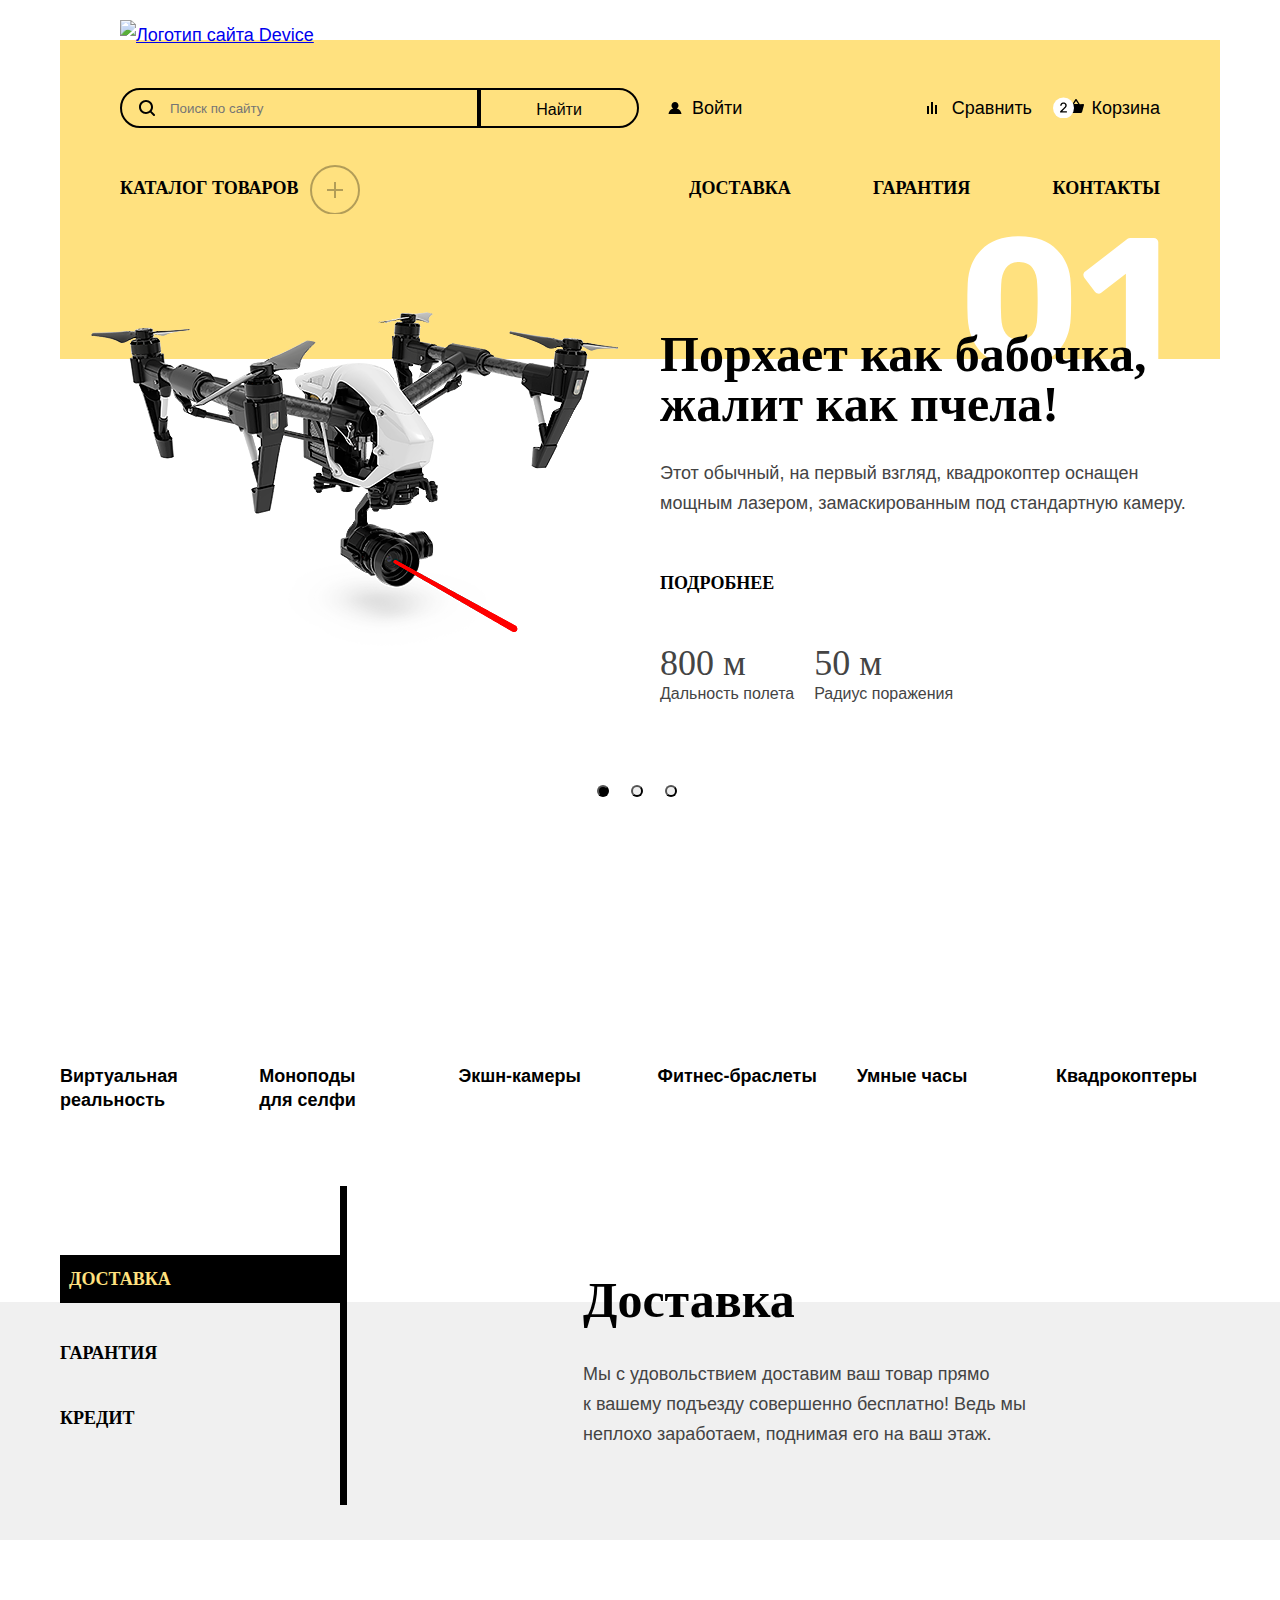
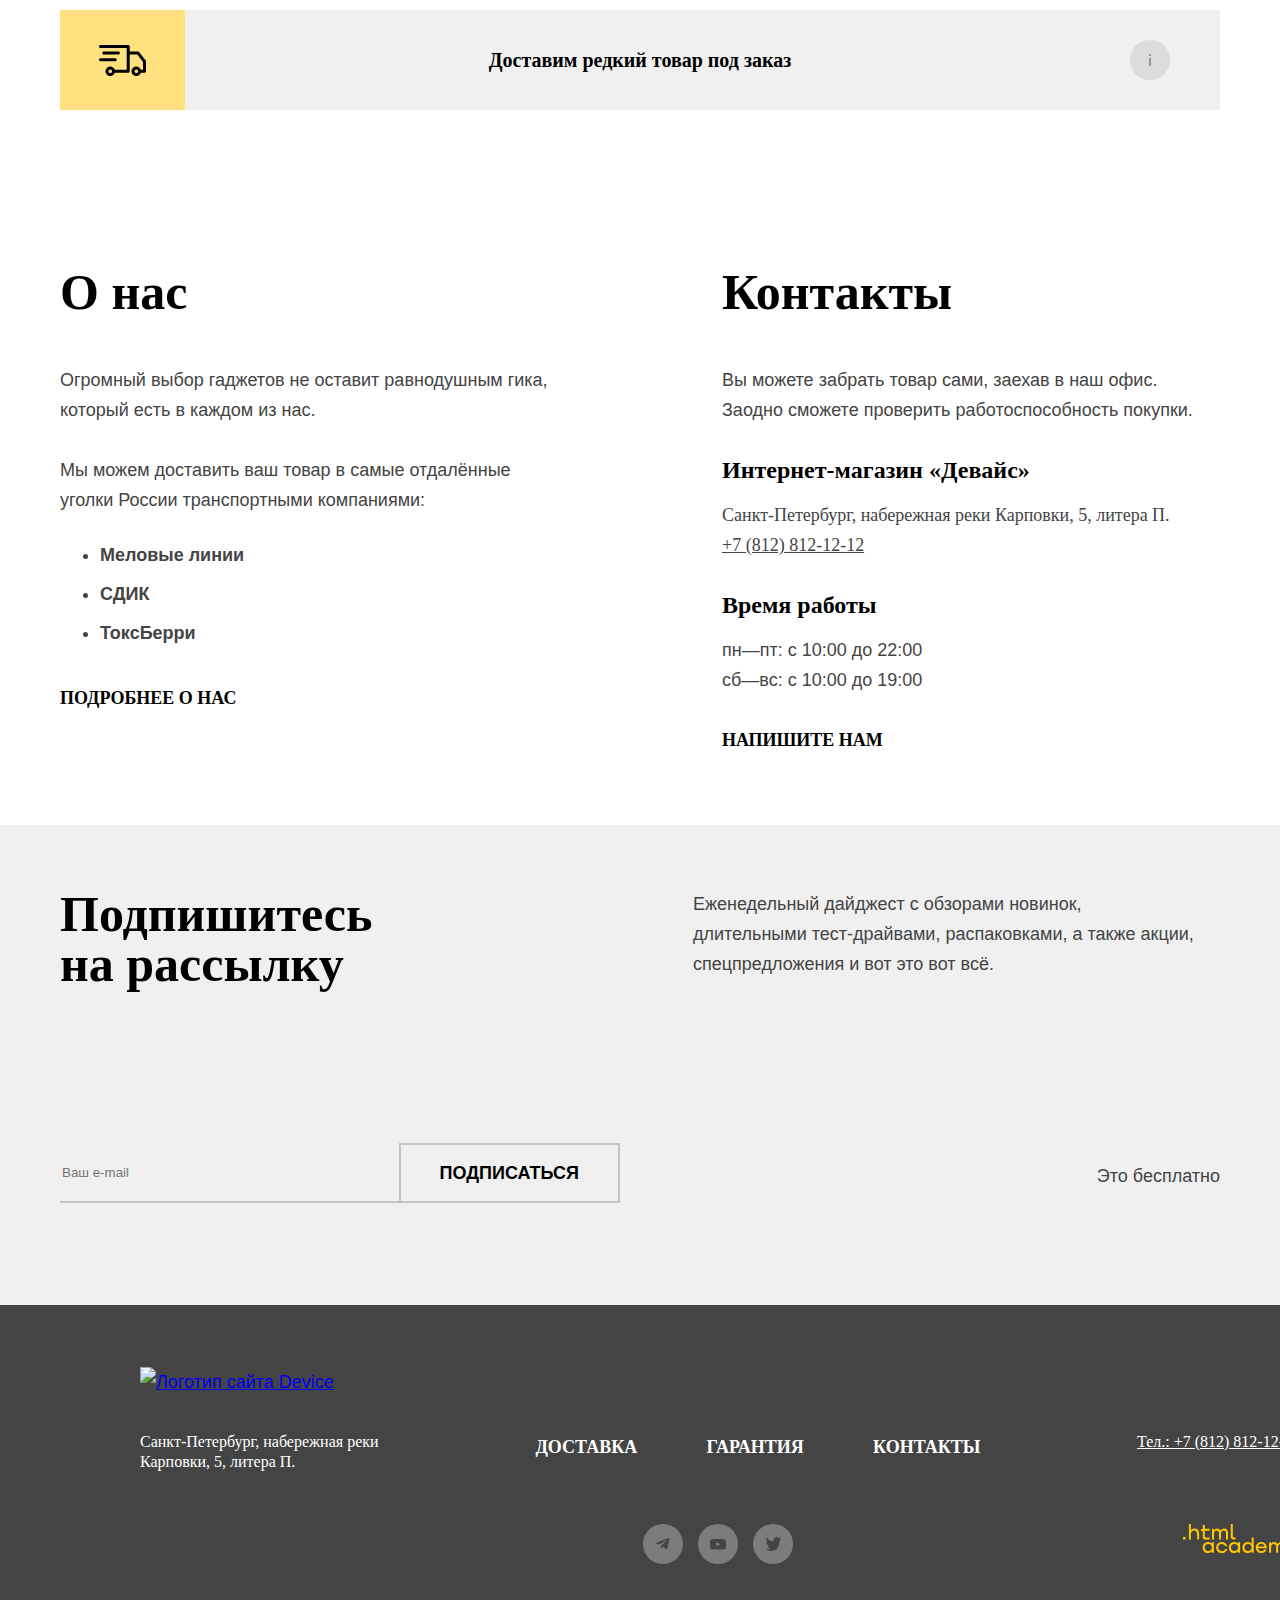
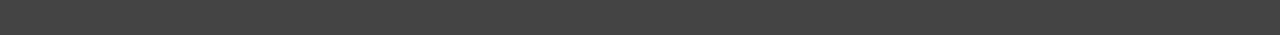
==== commit f460ced9: "Продолжаю декоративные элементы" ====
--- a/index.html
+++ b/index.html
@@ -196,8 +196,8 @@
             <div class="service-container">
               <h2 class="visually-hidden">Услуги магазина</h2>
               <ul class="services-list">
-                <li class="services-item">
-                  <a href="#" class="services-link">Доставка</a>
+                <li class="services-item black-button">
+                  <a href="#" class="services-link black-link">Доставка</a>
                 </li>
                 <li class="services-item">
                   <a href="#" class="services-link">Гарантия</a>
--- a/styles/styles.css
+++ b/styles/styles.css
@@ -59,7 +59,7 @@
 body {
   margin: 0;
   height: 100%;
-  font-family: "Rubik";
+  font-family: "Rubik",sans-serif;
 }
 
 .main-header {
@@ -517,7 +517,7 @@
 .services-container::before {
   content: "";
   width: 100%;
-  height: 30px;
+  height: 47px;
   background-color: #fff;
   position: absolute;
 }
@@ -561,6 +561,28 @@
   text-decoration: none;
 }
 
+.black-button{
+width: 280px;
+background-color: #000;
+padding:9px 120px 9px 9px;
+box-sizing: border-box;
+position: relative;
+}
+
+.black-button::after{
+  content: "";
+  position: absolute;
+  width: 7px;
+  height: 319px;
+  background-color: #000;
+  top: -69px;
+  left: 280px;
+}
+
+.black-link{
+  color: #ffe17f;
+}
+
 .service-list {
   margin: 0;
   padding: 0;
@@ -585,6 +607,7 @@
   display: block;
   color: #000000;
   margin-bottom: 34px;
+  margin-top: 20px;
 }
 
 .rare-text {
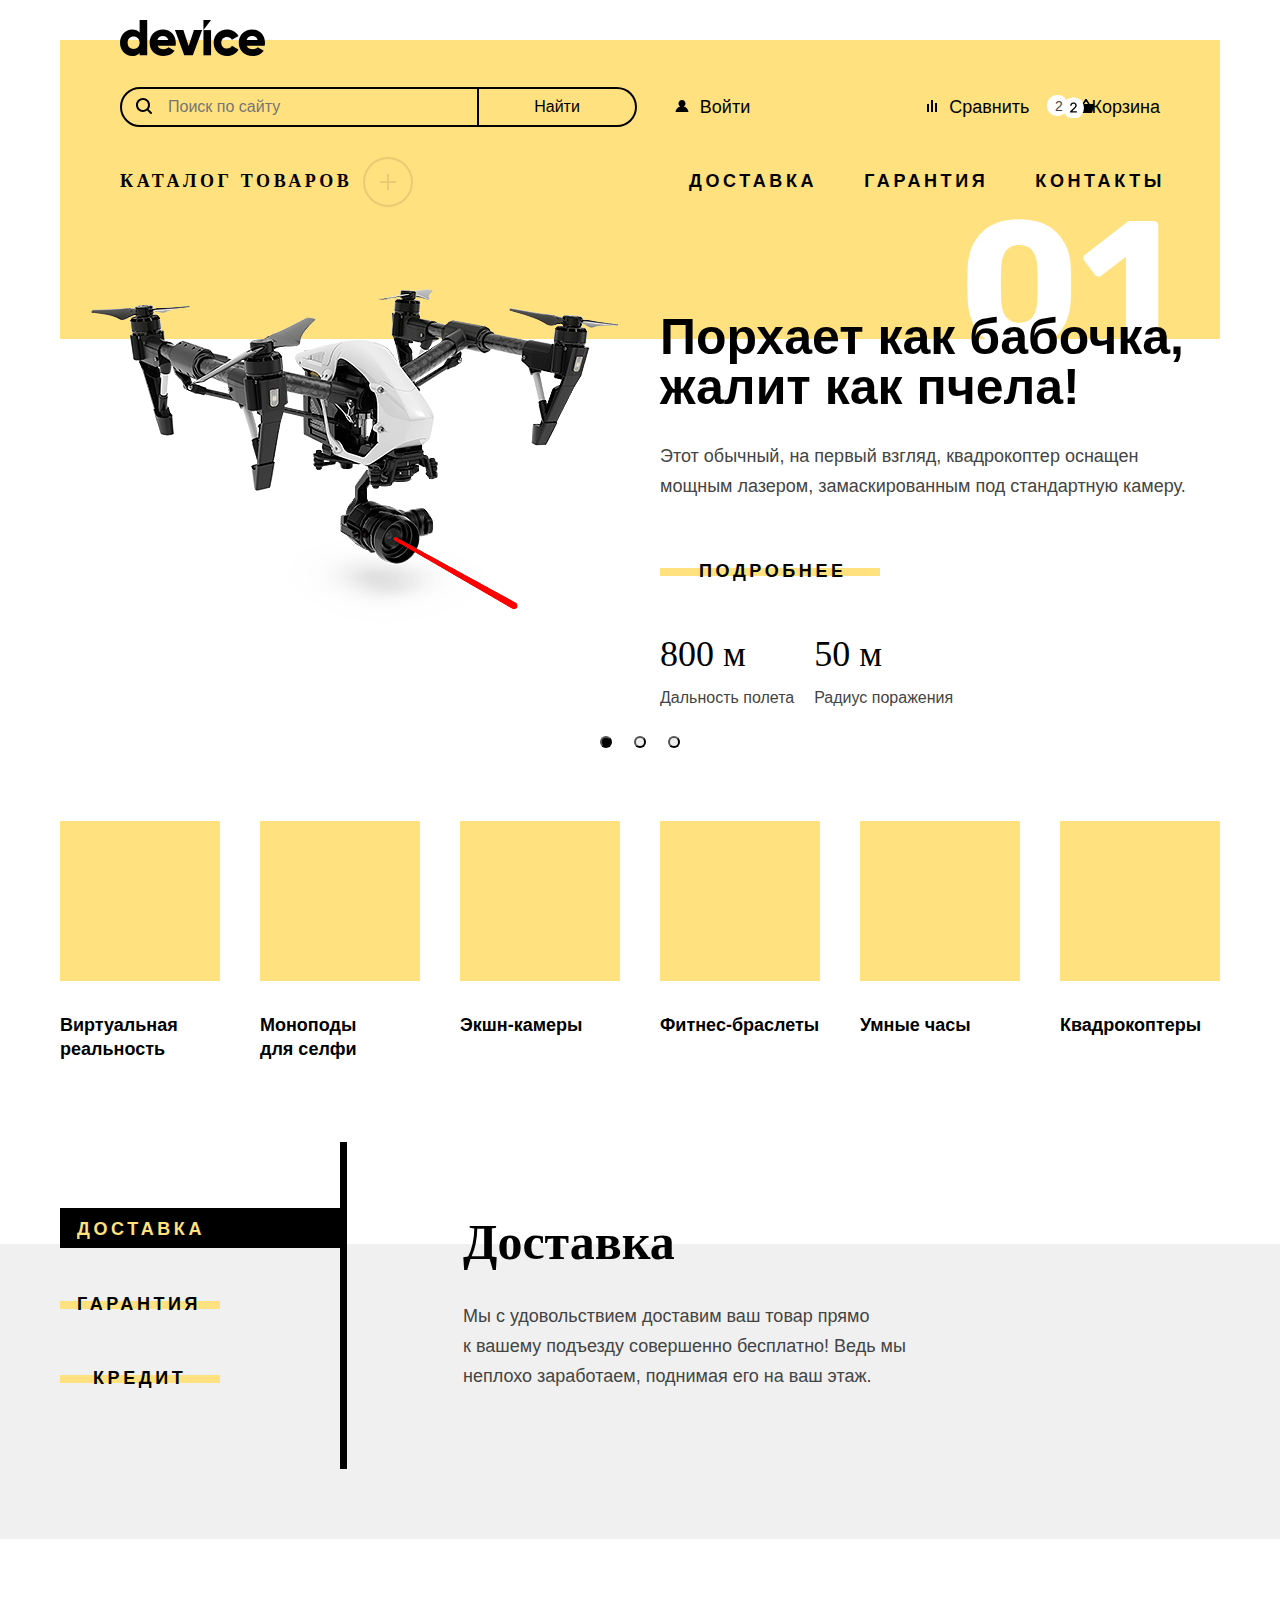
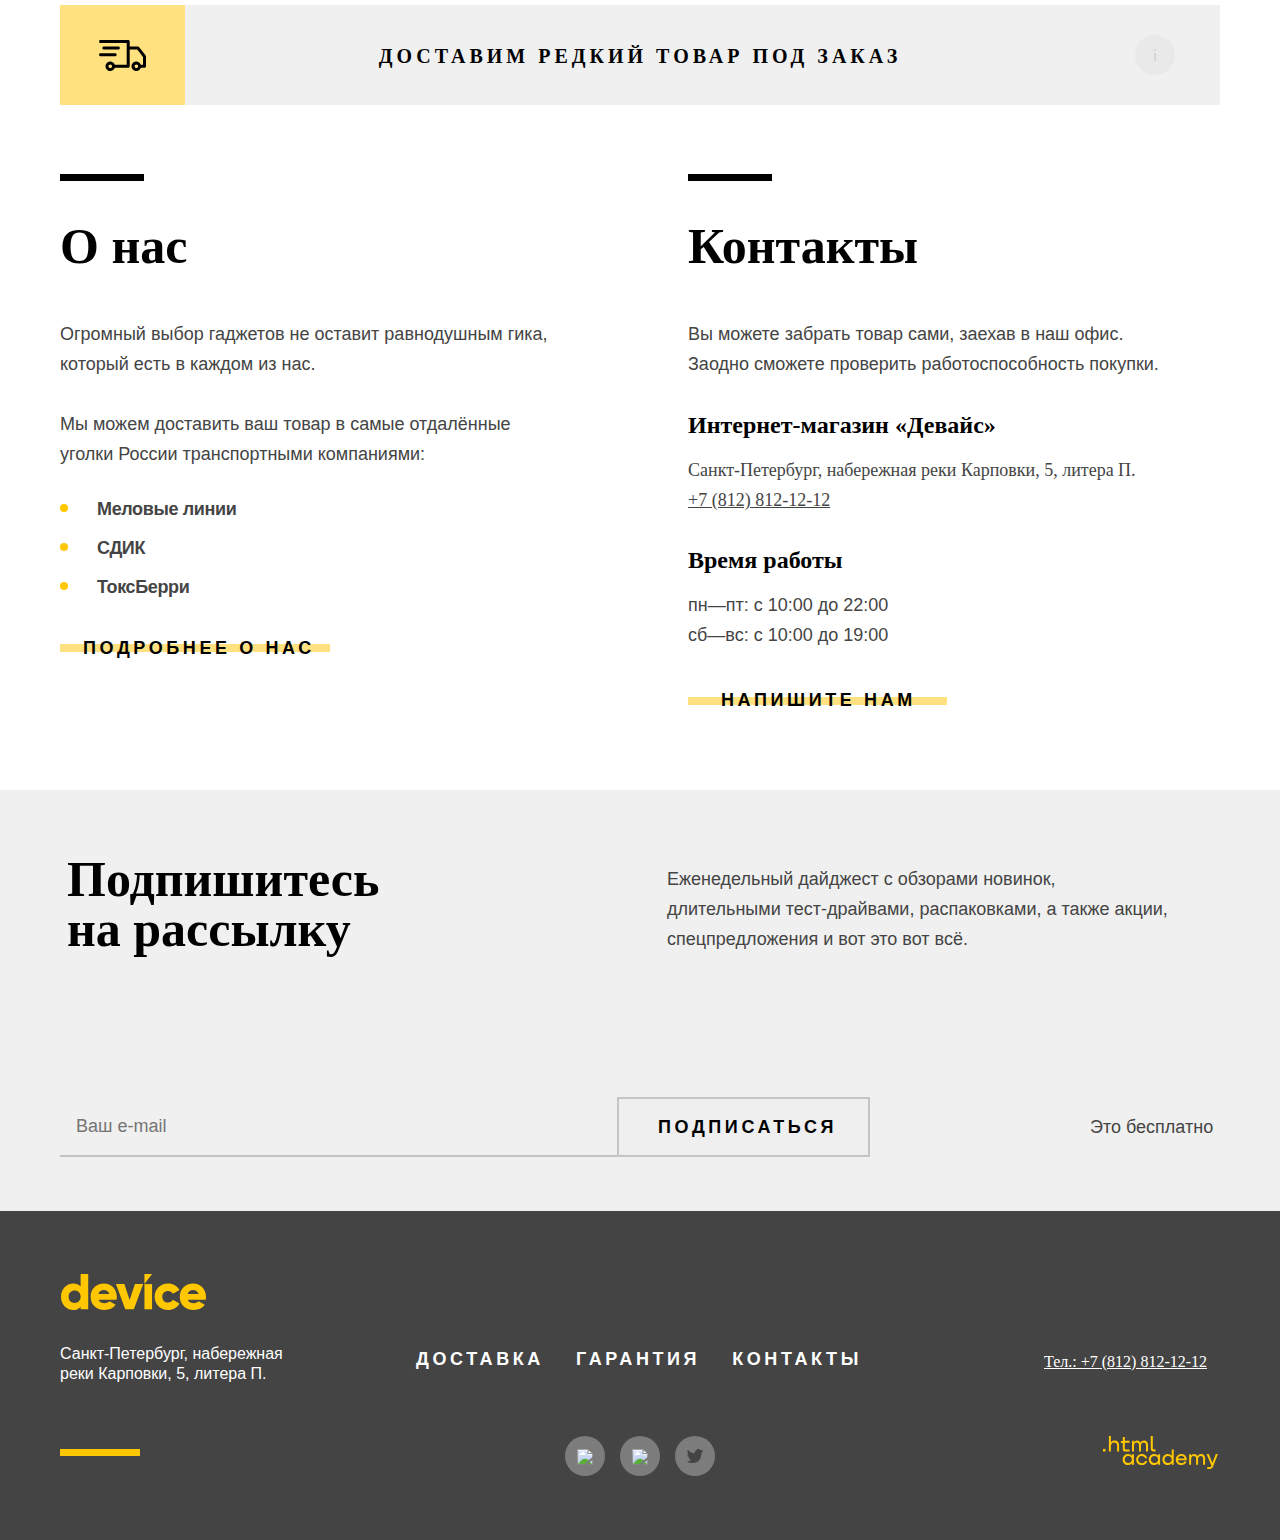
==== commit 67f07e8c: "начал Pixel perfect" ====
--- a/index.html
+++ b/index.html
@@ -12,54 +12,98 @@
       <header class="main-header">
         <nav class="header-navigation">
           <a href="#" class="header-navigation-link">
-            <img class="header-navigation-image" src="images/logo-black.svg" alt="Логотип сайта Device">
+            <svg class="navigation-svg" width="145" height="36" viewBox="0 0 145 36" xmlns="http://www.w3.org/2000/svg">
+              <path
+                d="M27.2188 0V35.3H19.6135V32.9C17.9124 34.8 15.5107 36 12.1084 36C5.5038 36 0 30.2 0 22.7C0 15.2 5.5038 9.4 12.1084 9.4C15.5107 9.4 18.0124 10.6 19.6135 12.5V0H27.2188ZM19.6135 22.7C19.6135 18.9 17.1118 16.5 13.6094 16.5C10.107 16.5 7.60524 18.9 7.60524 22.7C7.60524 26.5 10.107 28.9 13.6094 28.9C17.1118 28.8 19.6135 26.5 19.6135 22.7Z"
+                fill="black" />
+              <path
+                d="M43.7298 29.1999C45.8313 29.1999 47.5325 28.3999 48.5332 27.2999L54.6374 30.7999C52.1356 34.1999 48.4331 35.9999 43.6298 35.9999C35.0238 35.9999 29.6201 30.1999 29.6201 22.6999C29.6201 15.1999 35.0238 9.3999 43.0294 9.3999C50.4345 9.3999 55.8382 15.0999 55.8382 22.6999C55.8382 23.7999 55.7381 24.7999 55.538 25.6999H37.6256C38.6263 28.2999 40.9279 29.1999 43.7298 29.1999ZM48.333 20.0999C47.5325 17.1999 45.2309 16.0999 42.9293 16.0999C40.0273 16.0999 38.126 17.4999 37.4255 20.0999H48.333Z"
+                fill="black" />
+              <path
+                d="M82.1563 10.1001L72.8499 35.3001H64.2439L54.9375 10.1001H63.3433L68.647 26.1001L73.9506 10.1001C73.9506 10.1001 82.1563 10.1001 82.1563 10.1001Z"
+                fill="black" />
+              <path d="M83.458 10.1001H91.0633V35.3001H83.458V10.1001Z" fill="black" />
+              <path
+                d="M93.665 22.6999C93.665 15.1999 99.369 9.3999 107.074 9.3999C111.978 9.3999 116.281 11.9999 118.482 15.8999L111.878 19.6999C110.977 17.8999 109.176 16.8999 106.974 16.8999C103.672 16.8999 101.27 19.2999 101.27 22.6999C101.27 26.1999 103.672 28.4999 106.974 28.4999C109.176 28.4999 111.077 27.3999 111.878 25.6999L118.482 29.4999C116.381 33.3999 112.078 35.9999 107.074 35.9999C99.369 35.9999 93.665 30.1999 93.665 22.6999Z"
+                fill="black" />
+              <path
+                d="M132.892 29.1999C134.993 29.1999 136.695 28.3999 137.695 27.2999L143.799 30.7999C141.298 34.1999 137.595 35.9999 132.792 35.9999C124.186 35.9999 118.782 30.1999 118.782 22.6999C118.782 15.1999 124.286 9.3999 132.191 9.3999C139.597 9.3999 145 15.0999 145 22.6999C145 23.7999 144.9 24.7999 144.7 25.6999H126.788C127.788 28.2999 130.09 29.1999 132.892 29.1999ZM137.595 20.0999C136.795 17.1999 134.493 16.0999 132.191 16.0999C129.289 16.0999 127.388 17.4999 126.688 20.0999H137.595Z"
+                fill="black" />
+              <path d="M83.458 0V10.1L91.0633 0H83.458Z" />
+            </svg>
           </a>
           <div class="header-top-container">
             <form action="https://echo.htmlacademy.ru" class="finder-form" method="get">
-              <input class="finder-field" type="text" placeholder="Поиск по сайту" name="finder-field" required>
-              <button class="find-button" type="submit">Найти</button>
+              <input class="finder-field" id="search" type="text" placeholder="Поиск по сайту" name="finder-field"
+                required>
+              <label for="search" class="finder-label">
+                <span class="visually-hidden">Введите фразу для поиска</span>
+              </label>
+              <button class="find-button" type="submit"><span class="find-span">Найти</span></button>
             </form>
             <ul class="navigation-list">
+              <li class="navigation-item navigation-go">
+                <a class="navigation-item-link navigation-come" href="catalog.html">Войти</a>
+              </li>
               <li class="navigation-item">
-                <a class="navigation-item-link navigation-come" href="catalog.html"><span
-                    class="navigation-item-span come">Войти</span></a>
-              </li>
-              <li class="navigation-item">
-                <a class="navigation-item-link navigation-compare" href="#"><span class="navigation-item-span">Сравнить</span></a>
-              </li>
-              <li class="navigation-item">
-                <a class="navigation-item-link navigation-basket" href="#"><span class="navigation-item-span">Корзина</span></a>
+                <a class="navigation-item-link navigation-compare" href="#">Сравнить</a>
+              </li>
+              <li class="navigation-item navigation-basket">
+                <a class="navigation-item-link navigation-basket" href="#">Корзина</a>
+                <span class="navigation-item-span">2</span>
               </li>
             </ul>
+            <div class="basket-container">
+              <button class="close-button top-button" type="button">
+                <span class="visually-hidden">Убрать товар</span>
+              </button>
+              <p class="basket-text ">
+                <a class="basket-link like-selfie" href="#">Любительская<br> селфи-палка</a>
+              </p>
+              <button class="close-button bottom-button" type="button">
+                <span class="visually-hidden">Убрать товар</span>
+              </button>
+              <p class="basket-text">
+                <a class="basket-link pro-selfie" href="#">Профессиональная<br> селфи-палка</a>
+              </p>
+              <div class="products-container">
+                <p class="products-text">Товаров: 2</p>
+                <p class="products-text">Сумма: 2000 ₽</p>
+              </div>
+              <button class="basket-button" type="button">
+                <span class="basket-span">Открыть корзину</span>
+              </button>
+            </div>
           </div>
           <div class="header-bottom-container">
             <div class="submenu-container">
               <a href="#" class="navigation-link">Каталог товаров</a>
               <div class="submenu">
-                <ul class="navigation-devices-list">
-                  <li class="navigation-devices-item"><a class="navigation-devices-link" href="#">Виртуальная
-                      реальность</a>
-                  </li>
-                  <li class="navigation-devices-item"><a class="navigation-devices-link" href="catalog.html">Моноподы
-                      для
-                      cелфи</a>
-                  </li>
-                  <li class="navigation-devices-item"><a class="navigation-devices-link" href="#">Экшн-камеры</a>
-                  </li>
-                </ul>
-                <ul class="navigation-devices-list">
-                  <li class="navigation-devices-item">
-                    <a class="navigation-devices-link" href="#">Фитнес браслеты</a>
-                  </li>
-                  <li class="navigation-devices-item">
-                    <a class="navigation-devices-link" href="#">Умные часы</a>
-                  </li>
-                </ul>
-                <ul class="navigation-devices-list">
-                  <li class="navigation-devices-item">
-                    <a class="navigation-devices-link" href="#">Квадрокоптеры</a>
-                  </li>
-                </ul>
+                <div class="submenu-small-container">
+                  <ul class="navigation-devices-list">
+                    <li class="navigation-devices-item"><a class="navigation-devices-link" href="#">Виртуальная
+                        реальность</a>
+                    </li>
+                    <li class="navigation-devices-item"><a class="navigation-devices-link" href="catalog.html">Моноподы
+                        для cелфи</a>
+                    </li>
+                    <li class="navigation-devices-item"><a class="navigation-devices-link" href="#">Экшн-камеры</a>
+                    </li>
+                  </ul>
+                  <ul class="navigation-devices-list">
+                    <li class="navigation-devices-item">
+                      <a class="navigation-devices-link" href="#">Фитнес браслеты</a>
+                    </li>
+                    <li class="navigation-devices-item">
+                      <a class="navigation-devices-link" href="#">Умные часы</a>
+                    </li>
+                  </ul>
+                  <ul class="navigation-devices-list">
+                    <li class="navigation-devices-item">
+                      <a class="navigation-devices-link" href="#">Квадрокоптеры</a>
+                    </li>
+                  </ul>
+                </div>
               </div>
             </div>
             <ul class="navigation-product-list">
@@ -92,7 +136,7 @@
                   стандартную
                   камеру.
                 </p>
-                <p class="yellow-text"><a href="#" class="yellow-link">Подробнее</a></p>
+                <p class="yellow-text"><a href="#" class="yellow-link yellow-more">Подробнее</a></p>
                 <ul class="character-list">
                   <li class="character-item">
                     <span class="slider-span">800 м</span>
@@ -197,13 +241,13 @@
               <h2 class="visually-hidden">Услуги магазина</h2>
               <ul class="services-list">
                 <li class="services-item black-button">
-                  <a href="#" class="services-link black-link">Доставка</a>
+                  <a href="#" class="services-link yellow-link black-link">Доставка</a>
+                </li>
+                <li class="services-item guarantee-item">
+                  <a href="#" class="services-link yellow-link yellow-guarantee">Гарантия</a>
                 </li>
                 <li class="services-item">
-                  <a href="#" class="services-link">Гарантия</a>
-                </li>
-                <li class="services-item">
-                  <a href="#" class="services-link">Кредит</a>
+                  <a href="#" class="yellow-link yellow-credit">Кредит</a>
                 </li>
               </ul>
               <ul class="service-list">
@@ -226,7 +270,9 @@
               </ul>
             </div>
           </div>
-          <p class="rare-text"><a href="#" class="services-link-rare">Доставим редкий товар под заказ</a></p>
+          <div class="rare-container">
+            <a href="#" class="services-link-rare">Доставим редкий товар под заказ</a>
+          </div>
         </section>
         <div class="about-container">
           <section class="about">
@@ -237,11 +283,17 @@
               компаниями:
             </p>
             <ul class="about-list">
-              <li class="about-item">Меловые линии</li>
-              <li class="about-item">СДИК</li>
-              <li class="about-item">ТоксБерри</li>
+              <li class="about-item">
+                <p class="about-item-text">Меловые линии</p>
+              </li>
+              <li class="about-item">
+                <p class="about-item-text">СДИК</p>
+              </li>
+              <li class="about-item">
+                <p class="about-item-text">ТоксБерри</p>
+              </li>
             </ul>
-            <a class="yellow-link" href="#">Подробнее о нас</a>
+            <a class="yellow-link yellow-link-about" href="#">Подробнее о нас</a>
           </section>
           <section class="contacts">
             <h2 class="contacts-title">Контакты</h2>
@@ -251,15 +303,17 @@
               <li class="contacts-item">
                 <p class="contacts-item-text">Интернет-магазин «Девайс»</p>
                 <address class="contacts-address">Санкт-Петербург, набережная реки Карповки, 5, литера П.</address>
-                <p class="tel-text"><a class="contacts-tel" href="+7(812)812-12-12">+7 (812) 812-12-12</a></p>
+                <p class="tel-text">
+                  <a class="contacts-tel" href="+7(812)812-12-12">+7 (812) 812-12-12</a>
+                </p>
               </li>
               <li class="contacts-item">
                 <p class="contacts-item-text">Время работы</p>
-                <p class="contacts-text">пн—пт: с 10:00 до 22:00<br>
+                <p class="contacts-text time-of-work">пн—пт: с 10:00 до 22:00<br>
                   сб—вс: с 10:00 до 19:00</p>
               </li>
             </ul>
-            <a class="yellow-link" href="#">Напишите нам</a>
+            <a class="yellow-link yellow-link-contacts" href="#">Напишите нам</a>
           </section>
         </div>
         <section class="subscribe">
@@ -271,7 +325,8 @@
           <div class="subscribe-bottom-container">
             <form action="https://echo.htmlacademy.ru" class="subscribe-form" method="post">
               <input class="subscribe-field" type="email" placeholder="Ваш e-mail" name="subscribe-field" required>
-              <button class="subscribe-button" type="submit">Подписаться</button>
+              <button class="subscribe-button" type="submit"><span
+                  class="subscribe-button-span">Подписаться</span></button>
             </form>
             <p class="subscribe-free-text">Это бесплатно</p>
           </div>
@@ -279,111 +334,94 @@
       </main>
       <footer class="main-footer">
         <div class="footer-container">
-          <section class="contacts">
+          <section class="footer-contacts">
             <h2 class="visually-hidden">Контакты</h2>
-            <a href="#" class="contacts-link"><img class="contacts-image" src="images/yellow-logo.svg"
-                alt="Логотип сайта Device"></a>
+            <a href="#" class="contacts-link">
+              <svg class="contacts-image" width="145" height="36" viewBox="0 0 145 36"
+                xmlns="http://www.w3.org/2000/svg">
+                <path
+                  d="M27.2187 0V35.3H19.6135V32.9C17.9123 34.8 15.5107 36 12.1083 36C5.50379 36 0 30.2 0 22.7C0 15.2 5.50379 9.4 12.1083 9.4C15.5107 9.4 18.0124 10.6 19.6135 12.5V0H27.2187ZM19.6135 22.7C19.6135 18.9 17.1118 16.5 13.6094 16.5C10.107 16.5 7.60523 18.9 7.60523 22.7C7.60523 26.5 10.107 28.9 13.6094 28.9C17.1118 28.8 19.6135 26.5 19.6135 22.7Z"
+                  fill="#FFC700" />
+                <path
+                  d="M43.7302 29.1999C45.8316 29.1999 47.5328 28.3999 48.5335 27.2999L54.6377 30.7999C52.136 34.1999 48.4334 35.9999 43.6301 35.9999C35.0242 35.9999 29.6205 30.1999 29.6205 22.6999C29.6205 15.1999 35.0242 9.3999 43.0297 9.3999C50.4348 9.3999 55.8385 15.0999 55.8385 22.6999C55.8385 23.7999 55.7385 24.7999 55.5383 25.6999H37.626C38.6267 28.2999 40.9283 29.1999 43.7302 29.1999ZM48.3334 20.0999C47.5328 17.1999 45.2312 16.0999 42.9296 16.0999C40.0276 16.0999 38.1263 17.4999 37.4259 20.0999H48.3334Z"
+                  fill="#FFC700" />
+                <path
+                  d="M82.1564 10.1001L72.85 35.3001H64.2441L54.9377 10.1001H63.3435L68.6471 26.1001L73.9508 10.1001C73.9508 10.1001 82.1564 10.1001 82.1564 10.1001Z"
+                  fill="#FFC700" />
+                <path d="M83.4574 10.1001H91.0626V35.3001H83.4574V10.1001Z" fill="#FFC700" />
+                <path
+                  d="M93.6646 22.6999C93.6646 15.1999 99.3685 9.3999 107.074 9.3999C111.977 9.3999 116.28 11.9999 118.482 15.8999L111.877 19.6999C110.976 17.8999 109.175 16.8999 106.974 16.8999C103.671 16.8999 101.27 19.2999 101.27 22.6999C101.27 26.1999 103.671 28.4999 106.974 28.4999C109.175 28.4999 111.077 27.3999 111.877 25.6999L118.482 29.4999C116.38 33.3999 112.077 35.9999 107.074 35.9999C99.3685 35.9999 93.6646 30.1999 93.6646 22.6999Z"
+                  fill="#FFC700" />
+                <path
+                  d="M132.892 29.1999C134.993 29.1999 136.694 28.3999 137.695 27.2999L143.799 30.7999C141.297 34.1999 137.595 35.9999 132.792 35.9999C124.186 35.9999 118.782 30.1999 118.782 22.6999C118.782 15.1999 124.286 9.3999 132.191 9.3999C139.596 9.3999 145 15.0999 145 22.6999C145 23.7999 144.9 24.7999 144.7 25.6999H126.787C127.788 28.2999 130.09 29.1999 132.892 29.1999ZM137.595 20.0999C136.794 17.1999 134.493 16.0999 132.191 16.0999C129.289 16.0999 127.388 17.4999 126.687 20.0999H137.595Z"
+                  fill="#FFC700" />
+                <path d="M83.4574 0V10.1L91.0626 0H83.4574Z" fill="#FFC700" />
+              </svg>
+            </a>
             <div class="footer-contacts-container">
-              <address class="contacts-footer-address">Санкт-Петербург, набережная
-                реки Карповки, 5, литера П.</address>
-              <ul class="contacts-footer-list">
-                <li class="contacts-footer-item">
-                  <a class="contacts-footer-link" href="#">Доставка</a>
-                </li>
-                <li class="contacts-footer-item">
-                  <a class="contacts-footer-link" href="#">Гарантия</a>
-                </li>
-                <li class="contacts-footer-item">
-                  <a class="contacts-footer-link" href="#">Контакты</a>
-                </li>
-              </ul>
-              <a class="contacts-footer-tel" href="Тел.:+7(812)812-12-12">Тел.: +7 (812) 812-12-12</a>
+              <div class="small-footer-contacts">
+                <address class="contacts-footer-address">Санкт-Петербург, набережная
+                  реки Карповки, 5, литера П.</address>
+                <ul class="contacts-footer-list">
+                  <li class="contacts-footer-item">
+                    <a class="contacts-footer-link" href="#">Доставка</a>
+                  </li>
+                  <li class="contacts-footer-item">
+                    <a class="contacts-footer-link" href="#">Гарантия</a>
+                  </li>
+                  <li class="contacts-footer-item">
+                    <a class="contacts-footer-link" href="#">Контакты</a>
+                  </li>
+                </ul>
+              </div>
+              <p class="footer-tel-text">
+                <a class="contacts-footer-tel" href="Тел.:+7(812)812-12-12">Тел.: +7 (812) 812-12-12</a>
+              </p>
             </div>
             <div class="footer-bottom-container">
               <ul class="contacts-image-list">
                 <li class="contacts-image-item">
                   <a class="contacts-image-link" href="https://t.me/htmlacademy">
-                    <svg width="40" height="40" viewBox="0 0 40 40" fill="none" xmlns="http://www.w3.org/2000/svg">
-                      <circle cx="20" cy="20" r="20" fill="white" fill-opacity="0.3" />
-                      <g clip-path="url(#clip0_38882_806)">
-                        <path
-                          d="M25.4431 14.0736L13.6231 18.6316C12.8164 18.9556 12.8211 19.4056 13.4751 19.6062L16.5097 20.5529L23.5311 16.1229C23.8631 15.9209 24.1664 16.0296 23.9171 16.2509L18.2284 21.3849H18.2271L18.2284 21.3856L18.0191 24.5136C18.3257 24.5136 18.4611 24.3729 18.6331 24.2069L20.1071 22.7736L23.1731 25.0382C23.7384 25.3496 24.1444 25.1896 24.2851 24.5149L26.2977 15.0296C26.5037 14.2036 25.9824 13.8296 25.4431 14.0736Z"
-                          fill="#444444" />
-                      </g>
-                      <defs>
-                        <clipPath id="clip0_38882_806">
-                          <rect width="14" height="12" fill="white" transform="translate(13 14)" />
-                        </clipPath>
-                      </defs>
-                    </svg>
-
+                    <img class="contact-image" src="images/telegram.svg">
                   </a>
                 </li>
                 <li class="contacts-image-item">
                   <a class="contacts-image-link" href="https://www.youtube.com/user/htmlacademyru">
-                    <svg width="40" height="40" viewBox="0 0 40 40" fill="none" xmlns="http://www.w3.org/2000/svg">
-                      <circle cx="20" cy="20" r="20" fill="white" fill-opacity="0.3" />
-                      <g clip-path="url(#clip0_38882_811)">
-                        <path
-                          d="M27.6671 16.6746C27.5765 16.3515 27.4 16.0589 27.1564 15.828C26.9059 15.59 26.5989 15.4197 26.2644 15.3333C25.0124 15.0033 19.9964 15.0033 19.9964 15.0033C17.9053 14.9795 15.8147 15.0842 13.7364 15.3166C13.4019 15.4094 13.0955 15.5835 12.8444 15.8233C12.5977 16.0606 12.4191 16.3533 12.3257 16.674C12.1015 17.8818 11.9926 19.1082 12.0004 20.3366C11.9924 21.564 12.1011 22.79 12.3257 23.9993C12.4171 24.3186 12.5951 24.61 12.8424 24.8453C13.0897 25.0806 13.3977 25.2506 13.7364 25.3406C15.0051 25.67 19.9964 25.67 19.9964 25.67C22.0902 25.6938 24.1835 25.5892 26.2644 25.3566C26.5989 25.2702 26.9059 25.1 27.1564 24.862C27.3999 24.6311 27.5762 24.3385 27.6664 24.0153C27.8965 22.8079 28.0083 21.581 28.0004 20.352C28.0177 19.1177 27.906 17.885 27.6671 16.674V16.6746ZM18.4017 22.6193V18.0546L22.5751 20.3373L18.4017 22.6193Z"
-                          fill="#444444" />
-                      </g>
-                      <defs>
-                        <clipPath id="clip0_38882_811">
-                          <rect width="16" height="11" fill="white" transform="translate(12 15)" />
-                        </clipPath>
-                      </defs>
-                    </svg>
+                    <img class="contact-image" src="images/youtube.svg">
                   </a>
                 </li>
                 <li class="contacts-image-item">
                   <a class="contacts-image-link" href="https://twitter.com/htmlacademy_ru">
-                    <svg width="40" height="40" viewBox="0 0 40 40" fill="none" xmlns="http://www.w3.org/2000/svg">
-                      <circle cx="20" cy="20" r="20" fill="white" fill-opacity="0.3" />
-                      <path
-                        d="M22.7 13.1551C24.2 12.6551 25.3 13.4551 25.9 14.2551C26.4 14.0551 27 13.8551 27.6 13.6551C27.6 14.4551 27.1 15.0551 26.8 15.2551C27.5 15.4551 28 14.8551 28 14.8551C27.9 15.7551 27.1 16.5551 26.6 16.7551C26.4 23.0551 23.8 27.1551 17.7 27.0551C17.2 27.0551 17.8 27.0551 17.3 27.0551C17 27.0551 13.6 26.6551 13 25.2551C15 25.4551 16.4 24.8551 17.1 24.1551C16.3 23.8551 14.7 23.7551 14.5 21.3551C14.8 21.5551 15 21.6551 15.6 21.5551C14.5 20.7551 13.3 20.0551 13.4 18.0551C13.7 18.3551 14.3 18.5551 14.6 18.4551C14 18.2551 12.8 15.3551 13.8 13.8551C15.4 15.5551 17.1 17.2551 20.1 17.3551C20.3 15.2551 21.1 13.8551 22.7 13.1551Z"
-                        fill="#444444" />
-                    </svg>
-
+                    <img class="contact-image" src="images/twitter.svg">
                   </a>
                 </li>
               </ul>
               <a class="html-academy-link" href="https://htmlacademy.ru/">
-                <svg width="115" height="33" viewBox="0 0 115 33" fill="none" xmlns="http://www.w3.org/2000/svg">
-                  <path d="M0 12.9V15.5H2.5V12.9H0Z" fill="#FFC700" />
-                  <path
-                    d="M11.6 4.5C10 4.5 8.8 5.2 8 6.2H7.9V0H5.9V15.5H7.9V10.2C7.9 8.1 9.2 6.6 11.2 6.6C13 6.6 14.1 8 14.1 9.8V15.5H16.1V9.4C16.2 6.4 14.3 4.5 11.6 4.5Z"
-                    fill="#FFC700" />
-                  <path
-                    d="M26.6 4.8H21.8V1.1H19.8V4.9H17.9V6.9H19.8V12.9C19.8 14.6 20.8 15.6 22.5 15.6H26.6V13.6H22.9C22.2 13.6 21.8 13.2 21.8 12.5V6.8H26.6V4.8Z"
-                    fill="#FFC700" />
-                  <path
-                    d="M41.1 4.6C39.5 4.6 38.2 5.4 37.6 6.7H37.5C36.9 5.5 35.7 4.6 34.1 4.6C32.7 4.6 31.6 5.4 31 6.4H30.9V4.8H29V15.4H31V10C31 8 32 6.5 33.6 6.5C35.1 6.5 36 7.5 36 9.1V15.4H38V9.8C38 7.4 39.4 6.5 40.6 6.5C42.1 6.5 43 7.5 43 9.1V15.4H45V8.9C45.1 6.4 43.6 4.6 41.1 4.6Z"
-                    fill="#FFC700" />
-                  <path
-                    d="M47.8 12.7C47.8 14.4 48.8 15.4 50.6 15.4H52.6V13.4H50.9C50.2 13.4 49.8 13 49.8 12.3V0H47.8V12.7Z"
-                    fill="#FFC700" />
-                  <path
-                    d="M28.9 19.7C28 18.6 26.7 17.9 25 17.9C21.9 17.9 19.6 20.2 19.6 23.5C19.6 26.8 21.9 29.1 25 29.1C26.8 29.1 28 28.3 28.8 27.2H28.9V28.8H30.9V18.2H28.9V19.7ZM25.3 27.1C23.1 27.1 21.7 25.5 21.7 23.5C21.7 21.5 23.1 19.9 25.3 19.9C27.5 19.9 28.9 21.5 28.9 23.5C28.9 25.4 27.5 27.1 25.3 27.1Z"
-                    fill="#FFC700" />
-                  <path
-                    d="M44.2 22C43.7 19.6 41.6 17.9 38.8 17.9C35.4 17.9 33.2 20.4 33.2 23.5C33.2 26.6 35.4 29.1 38.8 29.1C41.6 29.1 43.7 27.3 44.2 24.9H42.1C41.7 26.2 40.4 27.2 38.8 27.2C36.6 27.2 35.2 25.6 35.2 23.6C35.2 21.6 36.6 20 38.8 20C40.4 20 41.6 21 42.1 22.2H44.2V22Z"
-                    fill="#FFC700" />
-                  <path
-                    d="M55.1 19.7C54.2 18.6 52.9 17.9 51.2 17.9C48.1 17.9 45.8 20.2 45.8 23.5C45.8 26.8 48.1 29.1 51.2 29.1C53 29.1 54.2 28.3 55 27.2H55.1V28.8H57.1V18.2H55.1V19.7ZM51.5 27.1C49.3 27.1 47.9 25.5 47.9 23.5C47.9 21.5 49.3 19.9 51.5 19.9C53.7 19.9 55.1 21.5 55.1 23.5C55.1 25.4 53.6 27.1 51.5 27.1Z"
-                    fill="#FFC700" />
-                  <path
-                    d="M68.7 19.8C67.8 18.7 66.5 17.9 64.8 17.9C61.7 17.9 59.4 20.2 59.4 23.5C59.4 26.8 61.6 29.1 64.8 29.1C66.5 29.1 67.8 28.3 68.6 27.3H68.7V28.8H70.7V13.4H68.7V19.8ZM65.1 27.1C62.9 27.1 61.5 25.5 61.5 23.5C61.5 21.5 62.9 19.9 65.1 19.9C67.3 19.9 68.7 21.5 68.7 23.5C68.6 25.5 67.2 27.1 65.1 27.1Z"
-                    fill="#FFC700" />
-                  <path
-                    d="M78.3 17.9C75 17.9 72.8 20.4 72.8 23.5C72.8 26.5 74.9 29.1 78.3 29.1C80.8 29.1 82.8 27.8 83.5 25.5H81.4C80.9 26.5 79.8 27.1 78.4 27.1C76.5 27.1 75.1 25.8 75 24.2H83.8C84 20.6 81.8 17.9 78.3 17.9ZM78.3 19.8C80 19.8 81.3 20.8 81.6 22.4H75.1C75.4 20.9 76.6 19.8 78.3 19.8Z"
-                    fill="#FFC700" />
-                  <path
-                    d="M98.2 17.9C96.6 17.9 95.3 18.7 94.6 19.9H94.5C93.9 18.7 92.7 17.9 91.1 17.9C89.7 17.9 88.6 18.6 88 19.7V18.2H86.1V28.8H88.1V23.4C88.1 21.4 89.1 20 90.7 19.9C92.2 19.9 93.1 20.9 93.1 22.5V28.8H95.1V23.2C95.1 20.8 96.5 19.9 97.7 19.9C99.2 19.9 100.1 20.9 100.1 22.5V28.8H102.1V22.3C102.2 19.7 100.7 17.9 98.2 17.9Z"
-                    fill="#FFC700" />
-                  <path
-                    d="M109.4 27L105.8 18.1H103.6L108.4 29.7C108.1 30.6 107.7 30.9 106.7 30.9H104.2V32.9H106.7C108.5 32.9 109.5 32.1 110.2 30.3L114.9 18.1H112.8L109.4 27Z"
-                    fill="#FFC700" />
+                <svg class="html-academy-svg" width="115" height="33" viewBox="0 0 115 33"
+                  xmlns="http://www.w3.org/2000/svg">
+                  <path d="M0 12.9V15.5H2.5V12.9H0Z" />
+                  <path
+                    d="M11.6 4.5C10 4.5 8.8 5.2 8 6.2H7.9V0H5.9V15.5H7.9V10.2C7.9 8.1 9.2 6.6 11.2 6.6C13 6.6 14.1 8 14.1 9.8V15.5H16.1V9.4C16.2 6.4 14.3 4.5 11.6 4.5Z" />
+                  <path
+                    d="M26.6 4.8H21.8V1.1H19.8V4.9H17.9V6.9H19.8V12.9C19.8 14.6 20.8 15.6 22.5 15.6H26.6V13.6H22.9C22.2 13.6 21.8 13.2 21.8 12.5V6.8H26.6V4.8Z" />
+                  <path
+                    d="M41.1 4.6C39.5 4.6 38.2 5.4 37.6 6.7H37.5C36.9 5.5 35.7 4.6 34.1 4.6C32.7 4.6 31.6 5.4 31 6.4H30.9V4.8H29V15.4H31V10C31 8 32 6.5 33.6 6.5C35.1 6.5 36 7.5 36 9.1V15.4H38V9.8C38 7.4 39.4 6.5 40.6 6.5C42.1 6.5 43 7.5 43 9.1V15.4H45V8.9C45.1 6.4 43.6 4.6 41.1 4.6Z" />
+                  <path
+                    d="M47.8 12.7C47.8 14.4 48.8 15.4 50.6 15.4H52.6V13.4H50.9C50.2 13.4 49.8 13 49.8 12.3V0H47.8V12.7Z" />
+                  <path
+                    d="M28.9 19.7C28 18.6 26.7 17.9 25 17.9C21.9 17.9 19.6 20.2 19.6 23.5C19.6 26.8 21.9 29.1 25 29.1C26.8 29.1 28 28.3 28.8 27.2H28.9V28.8H30.9V18.2H28.9V19.7ZM25.3 27.1C23.1 27.1 21.7 25.5 21.7 23.5C21.7 21.5 23.1 19.9 25.3 19.9C27.5 19.9 28.9 21.5 28.9 23.5C28.9 25.4 27.5 27.1 25.3 27.1Z" />
+                  <path
+                    d="M44.2 22C43.7 19.6 41.6 17.9 38.8 17.9C35.4 17.9 33.2 20.4 33.2 23.5C33.2 26.6 35.4 29.1 38.8 29.1C41.6 29.1 43.7 27.3 44.2 24.9H42.1C41.7 26.2 40.4 27.2 38.8 27.2C36.6 27.2 35.2 25.6 35.2 23.6C35.2 21.6 36.6 20 38.8 20C40.4 20 41.6 21 42.1 22.2H44.2V22Z" />
+                  <path
+                    d="M55.1 19.7C54.2 18.6 52.9 17.9 51.2 17.9C48.1 17.9 45.8 20.2 45.8 23.5C45.8 26.8 48.1 29.1 51.2 29.1C53 29.1 54.2 28.3 55 27.2H55.1V28.8H57.1V18.2H55.1V19.7ZM51.5 27.1C49.3 27.1 47.9 25.5 47.9 23.5C47.9 21.5 49.3 19.9 51.5 19.9C53.7 19.9 55.1 21.5 55.1 23.5C55.1 25.4 53.6 27.1 51.5 27.1Z" />
+                  <path
+                    d="M68.7 19.8C67.8 18.7 66.5 17.9 64.8 17.9C61.7 17.9 59.4 20.2 59.4 23.5C59.4 26.8 61.6 29.1 64.8 29.1C66.5 29.1 67.8 28.3 68.6 27.3H68.7V28.8H70.7V13.4H68.7V19.8ZM65.1 27.1C62.9 27.1 61.5 25.5 61.5 23.5C61.5 21.5 62.9 19.9 65.1 19.9C67.3 19.9 68.7 21.5 68.7 23.5C68.6 25.5 67.2 27.1 65.1 27.1Z" />
+                  <path
+                    d="M78.3 17.9C75 17.9 72.8 20.4 72.8 23.5C72.8 26.5 74.9 29.1 78.3 29.1C80.8 29.1 82.8 27.8 83.5 25.5H81.4C80.9 26.5 79.8 27.1 78.4 27.1C76.5 27.1 75.1 25.8 75 24.2H83.8C84 20.6 81.8 17.9 78.3 17.9ZM78.3 19.8C80 19.8 81.3 20.8 81.6 22.4H75.1C75.4 20.9 76.6 19.8 78.3 19.8Z" />
+                  <path
+                    d="M98.2 17.9C96.6 17.9 95.3 18.7 94.6 19.9H94.5C93.9 18.7 92.7 17.9 91.1 17.9C89.7 17.9 88.6 18.6 88 19.7V18.2H86.1V28.8H88.1V23.4C88.1 21.4 89.1 20 90.7 19.9C92.2 19.9 93.1 20.9 93.1 22.5V28.8H95.1V23.2C95.1 20.8 96.5 19.9 97.7 19.9C99.2 19.9 100.1 20.9 100.1 22.5V28.8H102.1V22.3C102.2 19.7 100.7 17.9 98.2 17.9Z" />
+                  <path
+                    d="M109.4 27L105.8 18.1H103.6L108.4 29.7C108.1 30.6 107.7 30.9 106.7 30.9H104.2V32.9H106.7C108.5 32.9 109.5 32.1 110.2 30.3L114.9 18.1H112.8L109.4 27Z" />
                 </svg>
               </a>
             </div>
--- a/styles/styles.css
+++ b/styles/styles.css
@@ -59,17 +59,22 @@
 body {
   margin: 0;
   height: 100%;
-  font-family: "Rubik",sans-serif;
+  font-family: "Rubik", sans-serif;
 }
 
 .main-header {
   position: relative;
   background-color: #ffe17f;
   margin: 0 auto;
-  padding: 48px 60px 11px;
+  padding: 47px 60px 0;
   width: 1160px;
   box-sizing: border-box;
-  z-index: 0;
+  z-index: 10;
+}
+
+.header-navigation {
+  padding-bottom: 5px;
+
 }
 
 .header-navigation-link {
@@ -77,19 +82,17 @@
   top: -20px;
 }
 
-.header-navigation-image {}
-
 .header-top-container {
   display: flex;
-  margin-bottom: 45px;
-  flex-wrap: wrap;
+  margin-bottom: 39px;
   justify-content: space-between;
-
 }
 
 .header-bottom-container {
   display: flex;
   justify-content: space-between;
+  width: 1045px;
+  margin: 0 auto;
 }
 
 .header-navigation-link {
@@ -97,37 +100,55 @@
   padding: 0;
 }
 
+.navigation-svg:hover {
+  opacity: 0.6;
+}
+
+.header-navigation-link:focus {
+  border: none;
+  outline: 2px solid #af4fff;
+}
+
+.header-navigation-link:active {
+  opacity: 0.3;
+  outline: none;
+}
+
 .finder-form {
   display: flex;
-  margin-right: 53px;
   position: relative;
 }
 
 .finder-field {
   margin: 0;
-  padding: 0;
+  padding: 0 46px;
   background-color: #ffe17f;
   border-radius: 50px 0 0 50px;
   width: 359px;
-  height: 40px;
+  min-height: 38px;
   box-sizing: border-box;
   border: 2px solid #000;
-}
-
-.finder-form::before {
-  content: "";
-  position: absolute;
-  width: 16px;
-  height: 16px;
+  font-family: "Rubik", sans-serif;
+  font-size: 16px;
+  position: relative;
+  color: #000000;
   background-image: url("../images/search.svg");
   background-repeat: no-repeat;
-  top: 12px;
-  left: 19px
-}
-
-
-.finder-field::placeholder {
-  padding-left: 48px;
+  background-position: 14px 9px;
+}
+
+.finder-field:disabled {
+  opacity: 0.3;
+}
+
+.finder-field:focus + .finder-label {
+  position: absolute;
+  border: 3px solid #af4fff;
+  width: 365px;
+  height: calc(100% + 8px);
+  top: -6px;
+  left: -6px;
+  z-index: 5;
 }
 
 .find-button {
@@ -139,11 +160,45 @@
   line-height: 20px;
   background-color: #ffe17f;
   border-radius: 0 50px 50px 0;
-  padding: 10px;
-  width: 160px;
-  height: 40px;
+  width: 158px;
+  min-height: 40px;
   box-sizing: border-box;
   border: 2px solid #000;
+  position: relative;
+  border-left: none;
+}
+
+.find-button::before {
+  content: "";
+  position: absolute;
+  width: 164px;
+  min-height: 40px;
+  border: 2px solid #af4fff;
+  top: -6px;
+  left: -5px;
+  display: none;
+}
+
+.find-button:hover {
+  color: #fff;
+  background-color: #000000;
+}
+
+.find-button:focus::before {
+  display: flex;
+}
+
+.find-span {
+  margin: 0;
+  padding: 0;
+}
+
+.find-button:active .find-span {
+  opacity: 0.3;
+}
+
+.find-button:focus {
+  outline: 2px solid #af4fff;
 }
 
 .navigation-list {
@@ -151,14 +206,37 @@
   margin: 0;
   padding: 0;
   display: flex;
-  width: 468px;
+  width: 500px;
   flex-wrap: wrap;
-  justify-content: space-between;
+  justify-content: flex-end;
+  gap: 37px;
 }
 
 .navigation-item {
   align-self: center;
   position: relative;
+}
+
+.navigation-item:hover {
+  opacity: 0.6;
+}
+
+.navigation-item:active .navigation-item-link {
+  opacity: 0.3;
+  border: none;
+  outline: none;
+}
+
+.navigation-item-link {
+  color: #000000;
+  text-decoration: none;
+  padding-left: 25px;
+  position: relative;
+  display: block;
+}
+
+.navigation-item-link:focus {
+  outline: 2px solid #af4fff;
 }
 
 .navigation-come::before {
@@ -168,8 +246,12 @@
   height: 12px;
   background-image: url("../images/people.svg");
   background-repeat: no-repeat;
-  left: -25px;
-  top: 9px;
+  left: -1px;
+  top: 8px;
+}
+
+.navigation-compare{
+  margin-left: 137px;
 }
 
 .navigation-compare::before {
@@ -179,8 +261,8 @@
   height: 12px;
   background-image: url("../images/compare.svg");
   background-repeat: no-repeat;
-  left: -25px;
-  top: 9px;
+  left: 3px;
+  top: 8px;
 }
 
 .navigation-basket::before {
@@ -190,18 +272,172 @@
   height: 21px;
   background-image: url("../images/basket.svg");
   background-repeat: no-repeat;
-  left: -38px;
-  top: 4px;
-}
-
-
-.navigation-item-link {
-  color: #000000;
+  left: -3px;
+  top: 5px;
+}
+
+.navigation-basket::after {
+  content: "";
+  position: absolute;
+  width: 21px;
+  height: 21px;
+  border-radius: 50%;
+  background-color: #ffffff;
+  top: 3px;
+  left: -19px;
+
+}
+
+.navigation-item-span {
+  font-family: "Rubik", sans-serif;
+  font-size: 14px;
+  font-style: normal;
+  font-weight: 400;
+  margin: 0;
+  padding: 0;
+  position: absolute;
+  width: 21px;
+  height: 21px;
+  text-align: center;
+  top: -1px;
+  left: -18px;
+  z-index: 6;
+}
+
+.basket-container {
+  position: absolute;
+  background-color: #000000;
+  color: #ffffff;
+  width: 320px;
+  height: 300px;
+  top: 40px;
+  left: 260px;
+  display: none;
+}
+
+.navigation-list:hover .basket-container {
+  display: block;
+}
+
+
+.navigation- {
+  display: block;
+}
+
+.close-button {
+  position: absolute;
+  top: 0;
+  background-image: url("../images/cross.svg");
+  background-repeat: no-repeat;
+  width: 10px;
+  height: 10px;
+  z-index: 10;
+  background-color: transparent;
+  left: 284px;
+  border: none
+}
+
+.top-button {
+  top: 21px;
+}
+
+.bottom-button {
+  top: 101px;
+}
+
+.basket-text {
+  margin: 0;
+  width: 213px;
+  margin-left: 20px;
+  padding: 20px;
+  position: relative;
+  font-family: "Rubik", sans-serif;
+  font-size: 16px;
+  font-style: normal;
+  font-weight: 400;
+  line-height: 20px;
   text-decoration: none;
 }
 
-.come {
-  margin-right: 150px;
+.basket-link {
+  padding: 0;
+  margin: 0;
+  text-decoration: none;
+  color: #ffffff;
+  padding-left: 63px;
+  display: block;
+}
+
+.like-selfie::after {
+  content: "";
+  position: absolute;
+  width: 14px;
+  height: 14px;
+  background-color: #000000;
+  top: -4px;
+  left: 134px;
+  transform: rotate(45deg);
+}
+
+.like-selfie::before {
+  content: "";
+  position: absolute;
+  width: 39px;
+  height: 43px;
+  top: 20px;
+  left: 0;
+  background-image: url("../images/like-small.png");
+  background-repeat: no-repeat;
+}
+
+.pro-selfie::before {
+  content: "";
+  position: absolute;
+  width: 39px;
+  height: 43px;
+  top: 20px;
+  left: 0;
+  background-image: url("../images/pro-small.png");
+  background-repeat: no-repeat;
+}
+
+.products-container {
+  display: flex;
+  width: 320px;
+  padding: 10px 20px;
+  box-sizing: border-box;
+  justify-content: space-between;
+  background-color: #1a1a1a;
+}
+
+.products-text {
+  margin: 0;
+  padding: 0;
+  font-size: 16px;
+  font-style: normal;
+  font-weight: 400;
+  line-height: 20px;
+}
+
+.basket-button {
+  width: 280px;
+  height: 50px;
+  background-color: #ffffff;
+  margin-top: 20px;
+  margin-left: 20px;
+}
+
+.basket-span {
+  margin: 0;
+  padding: 0;
+  text-align: center;
+  font-family: "Raleway", sans-serif;
+  font-size: 18px;
+  font-style: normal;
+  font-weight: 800;
+  line-height: normal;
+  letter-spacing: 3.6px;
+  text-transform: uppercase;
 }
 
 .navigation-link {
@@ -214,29 +450,78 @@
   padding: 0;
   color: #000000;
   text-decoration: none;
-  margin-right: 333px;
-  position: relative;
-}
-
-.navigation-link::before{
-content: "";
-position: absolute;
-width: 50px;
-height: 50px;
-top: -13px;
-left: 190px;
-background-image: url("../images/plus.svg");
-background-repeat: no-repeat;
+  position: relative;
+  letter-spacing: 3.6px;
+  padding-right: 70px;
+  padding-top: 15px;
+  padding-bottom: 17px;
+
+}
+
+.navigation-link::before {
+  content: "";
+  position: absolute;
+  width: 50px;
+  height: 50px;
+  top: 1px;
+  left: 243px;
+  background-image: url("../images/plus.svg");
+  opacity: 0.3;
+  background-repeat: no-repeat;
+}
+
+.navigation-link:hover:before {
+  opacity: 1;
+}
+
+.navigation-link:focus {
+  border: none;
+  outline: 2px solid #af4fff;
 }
 
 .submenu {
   display: none;
+  width: 1160px;
+  margin: 0 auto;
+  background-color: #ffe17f;
+  position: absolute;
+  left: 0;
+  top: 179px;
+  height: 169px;
+}
+
+.submenu-container:hover .navigation-link:before {
+  background-image: url("../images/minus.svg");
+}
+
+.submenu-container:hover .submenu {
+  display: flex;
+}
+
+.navigation-link:focus + .submenu {
+  display: flex;
+}
+
+.submenu-small-container {
+  width: 590px;
+  display: flex;
+  justify-content: space-between;
+  padding-left: 60px;
 }
 
 .navigation-devices-list {
   margin: 0;
   padding: 0;
   list-style: none;
+}
+
+.navigation-devices-item {
+  margin-bottom: 20px;
+}
+
+.navigation-devices-link:focus {
+  border: none;
+  outline: 2px solid #af4fff;
 }
 
 .navigation-devices-link {
@@ -244,28 +529,58 @@
   text-decoration: none;
 }
 
+.navigation-devices-link:hover {
+  opacity: 0.6;
+}
+
+.navigation-devices-link:focus {
+  border: none;
+  outline: 2px solid #af4fff;
+}
+
+.navigation-devices-link:active {
+  opacity: 0.3;
+  outline: none;
+}
+
 .navigation-product-list {
   margin: 0;
   padding: 0;
   list-style: none;
   display: flex;
-  width: 471px;
+  width: 520px;
   flex-wrap: wrap;
-  justify-content: space-between;
+  justify-content: flex-end;
+  gap: 5px 47px;
+}
+
+.navigation-product-item:hover .navigation-product-link {
+  opacity: 0.6;
+  border: none;
+  outline: none;
+}
+
+.navigation-product-item:active {
+  opacity: 0.3;
+}
+
+.navigation-product-link:focus {
+  outline: 2px solid #af4fff;
 }
 
 .navigation-product-link {
-  font-family: "Raleway";
+  font-family: "Raleway", sans-serif;
   font-size: 18px;
   font-style: normal;
   font-weight: 800;
   text-transform: uppercase;
   color: #000000;
   text-decoration: none;
+  letter-spacing: 3.6px;
 }
 
 .yellow-link {
-  font-family: "Raleway";
+  font-family: "Raleway", sans-serif;
   font-size: 18px;
   font-style: normal;
   font-weight: 800;
@@ -275,12 +590,55 @@
   color: #000000;
   text-decoration: none;
   margin-bottom: 40px;
+  position: relative;
+  letter-spacing: 3.6px;
+}
+
+.yellow-link:focus {
+  outline: 2px solid #af4fff;
+  border: none;
+}
+
+.yellow-more {
+  padding-left: 39px;
+  padding-right: 34px;
+}
+
+.yellow-link::before {
+  content: "";
+  position: absolute;
+  top: 0;
+  left: 0;
+  height: 8px;
+  background-color: #ffe17f;
+  z-index: -4;
+}
+
+.yellow-link:hover::before {
+  height: 40px;
+  top: -10px
+}
+
+.yellow-link:active::before {
+  background-color: #ffc700;
+}
+
+.yellow-link:active {
+  outline: none;
+}
+
+.yellow-more::before {
+  content: "";
+  position: absolute;
+  top: 7px;
+  left: 0;
+  width: 220px;
 }
 
 .yellow-text {
   margin: 0;
   padding: 0;
-  margin-bottom: 50px;
+  margin-bottom: 53px;
 }
 
 .slider {
@@ -296,13 +654,12 @@
   top: 0;
   left: 0;
   width: 100%;
-  height: 145px;
+  height: 138px;
   background-color: #ffe17f;
-  z-index: 1;
 }
 
 .characters-container {
-  margin-top: 115px;
+  margin-top: 111px;
   z-index: 2;
 }
 
@@ -325,10 +682,11 @@
 .slider-image {
   margin-right: 40px;
   z-index: 2;
+  margin-top: -10px;
 }
 
 .slider-title-text {
-  font-family: "Raleway";
+  font-family: "Raleway", sans-serif;
   font-size: 50px;
   font-style: normal;
   font-weight: 800;
@@ -356,7 +714,7 @@
 .slider-text {
   margin: 0;
   padding: 0;
-  margin-bottom: 50px;
+  margin-bottom: 55px;
 }
 
 .slider-span {
@@ -368,6 +726,8 @@
   margin: 0;
   padding: 0;
   display: block;
+  color: #000000;
+  margin-bottom: 13px;
 }
 
 .character-list {
@@ -375,14 +735,13 @@
   padding: 0;
   list-style: none;
   display: flex;
-  width: 335px;
   flex-wrap: wrap;
+  gap: 5px 20px;
 }
 
 .character-item {
   margin: 0;
   padding: 0;
-  margin-right: 20px;
 }
 
 .character-span {
@@ -397,20 +756,34 @@
   height: 60px;
   border: none;
   position: absolute;
-  top: 220px;
+  top: 200px;
   cursor: pointer;
   z-index: 10;
   background-color: transparent;
 }
 
+.slider-button:hover {
+  opacity: 0.6;
+}
+
+.slider-button:focus {
+  border: none;
+  outline: 2px solid #af4fff;
+}
+
+.slider-button:active {
+  opacity: 0.3;
+  outline: none;
+}
+
 .slider-button-left {
   background-image: url("../images/arrow-left.svg");
-  left: 50px;
+  left: 32px;
 }
 
 .slider-button-right {
   background-image: url("../images/arrow-right.svg");
-  left: 530PX
+  left: 541PX
 }
 
 .bulits-list {
@@ -420,7 +793,10 @@
   display: flex;
   width: 80px;
   justify-content: space-between;
-  margin-left: 537px;
+  margin-left: 539px;
+  position: absolute;
+  top: 524px;
+  left: 1px;
 }
 
 .bulit-button {
@@ -431,10 +807,35 @@
   padding: 0;
   cursor: pointer;
   z-index: 4;
+  position: relative;
+}
+
+.bulit-button::before {
+  content: "";
+  position: absolute;
+  width: 14px;
+  height: 14px;
+  border: 2px solid #af4fff;
+  top: -4.5px;
+  left: -4.5px;
+  display: none;
 }
 
 .bulit-current {
   background-color: #000000;
+}
+
+.bulit-button:hover {
+  opacity: 0.6;
+}
+
+.bulit-button:focus::before {
+  display: flex;
+}
+
+.bulit-item:active {
+  opacity: 0.3;
+  outline: none;
 }
 
 .devices {
@@ -447,13 +848,15 @@
   padding: 0;
   list-style: none;
   display: flex;
-  margin-bottom: 143px;
-  justify-content: space-between;
-  position: relative;
+  margin-bottom: 136px;
+  justify-content: flex-start;
+  position: relative;
+  flex-wrap: wrap;
+  gap: 20px 40px
 }
 
 .devices-item {
-  width: 164px;
+  width: 160px;
 }
 
 .devices-link {
@@ -466,7 +869,17 @@
   text-decoration: none;
   display: block;
   position: relative;
-  padding-top: 190px;
+  padding-top: 192px;
+  width: 164px;
+}
+
+.devices-link:active {
+  opacity: 0.3;
+}
+
+.devices-link:focus {
+  border: none;
+  outline: 2px solid #af4fff;
 }
 
 .devices-link::before {
@@ -477,6 +890,11 @@
   background-repeat: no-repeat;
   top: 0;
   left: 0;
+  background-color: #ffe17f;
+}
+
+.devices-link:hover::before {
+  background-color: #ffc700;
 }
 
 .virt-real::before {
@@ -505,13 +923,13 @@
 
 .services {
   width: 100%;
+  position: relative;
 }
 
 .services-container {
   background-color: #f0f0f0;
-  padding-bottom: 72px;
-  position: relative;
-  margin-bottom: 70px;
+  padding-bottom: 105px;
+  margin-bottom: 66px;
 }
 
 .services-container::before {
@@ -527,19 +945,36 @@
   margin-bottom: 70px;
   width: 1160px;
   margin: 0 auto;
-}
-
+  position: relative;
+}
+
+.service-container::after {
+  content: "";
+  position: absolute;
+  width: 7px;
+  height: calc(100% + 90px);
+  background-color: #000;
+  top: -55px;
+  left: 280px;
+}
 
 .services-list {
   margin: 0;
   padding: 0;
   list-style: none;
-  margin-right: 243px;
+  margin-right: 123px;
   z-index: 10;
+  margin-top: 11px;
 }
 
 .services-item {
-  margin-bottom: 35px;
+  margin-bottom: 41px;
+  position: relative;
+  letter-spacing: 3.6px;
+}
+
+.services-link {
+  padding-left: 17px;
 }
 
 .service-item {
@@ -551,36 +986,67 @@
   flex-direction: column;
 }
 
-.services-link {
-  font-family: "Raleway";
-  font-size: 18px;
-  font-style: normal;
-  font-weight: 800;
-  text-transform: uppercase;
-  color: #000000;
-  text-decoration: none;
-}
-
-.black-button{
-width: 280px;
-background-color: #000;
-padding:9px 120px 9px 9px;
-box-sizing: border-box;
-position: relative;
-}
-
-.black-button::after{
-  content: "";
-  position: absolute;
-  width: 7px;
-  height: 319px;
+.black-button {
+  width: 280px;
   background-color: #000;
-  top: -69px;
-  left: 280px;
-}
-
-.black-link{
+  padding: 0;
+  box-sizing: border-box;
+  position: relative;
+  min-height: 40px;
+  padding-top: 6px;
+}
+
+.black-button::before {
+  content: "";
+  position: absolute;
+  width: 287px;
+  height: 51px;
+  top: -3px;
+  left: 0;
+  border: 2px solid #af4fff;
+  display: none;
+}
+
+.black-button::before .black-link:focus {
+  display: flex;
+}
+
+.black-link {
   color: #ffe17f;
+  position: relative;
+}
+
+.black-link:hover {
+  padding-left: 30px;
+}
+
+.guarantee-item {
+  margin-bottom: 44px;
+}
+
+.yellow-guarantee {
+  padding-right: 13px;
+}
+
+.yellow-guarantee::before {
+  content: "";
+  position: absolute;
+  width: 160px;
+  top: 7px;
+  z-index: -5;
+}
+
+.yellow-credit {
+  padding-left: 33px;
+  padding-right: 29px;
+}
+
+.yellow-credit::before {
+  content: "";
+  position: absolute;
+  width: 160px;
+  top: 7px;
+  z-index: -5;
 }
 
 .service-list {
@@ -588,7 +1054,20 @@
   padding: 0;
   list-style: none;
   z-index: 10;
-}
+  position: relative;
+}
+
+.service-list::before {
+  content: "";
+  position: absolute;
+  top: 23px;
+  left: 559px;
+  width: 140px;
+  height: 165px;
+  background-image: url("../images/postman.svg");
+  background-repeat: no-repeat;
+}
+
 
 .service-text {
   margin: 0;
@@ -610,22 +1089,34 @@
   margin-top: 20px;
 }
 
-.rare-text {
+.rare-container {
+  width: 1160px;
+  margin: 0 auto;
+  margin-bottom: 69px;
+  background-color: #f0f0f0;
+}
+
+.services-link-rare {
+  font-family: "Raleway";
+  font-size: 20px;
+  font-style: normal;
+  font-weight: 800;
+  color: #000000;
+  text-decoration: none;
   text-align: center;
-  margin: 0 auto;
-  margin-bottom: 157px;
-  width: 1160px;
-  background-color: #f0f0f0;
-  padding-bottom: 34px;
-  padding-top: 35px;
-  position: relative;
-}
-
-.rare-text::before {
+  padding: 34px 125px;
+  position: relative;
+  display: block;
+  letter-spacing: 4px;
+  text-transform: uppercase;
+  padding-top: 36px;
+}
+
+.services-link-rare::before {
   content: "";
   position: absolute;
   width: 125px;
-  height: 100px;
+  height: 100%;
   background-color: #ffe17f;
   top: 0;
   left: 0;
@@ -634,36 +1125,64 @@
   background-position: 50% 50%;
 }
 
-.rare-text::after {
+.services-link-rare::after {
   content: "";
   position: absolute;
   width: 40px;
   height: 40px;
-  top: 30px;
-  right: 50px;
+  top: 30%;
+  right: 45px;
   background-color: #dcdcdc;
   border-radius: 50%;
   background-image: url("../images/point.svg");
   background-repeat: no-repeat;
   background-position: 50% 50%;
-}
-
-.services-link-rare {
-  font-family: "Raleway";
-  font-size: 20px;
-  font-style: normal;
-  font-weight: 800;
-  color: #000000;
-  text-decoration: none;
-}
-
+  opacity: 0.3;
+}
+
+.services-link-rare:hover::before {
+  background-color: #ffc700;
+}
+
+.services-link-rare:hover::after {
+  opacity: 1;
+}
+
+.services-link-rare:focus {
+  border: none;
+  outline: 2px solid #af4fff;
+}
+
+
+.services-link-rare:active {
+  opacity: 0.3;
+  outline: none;
+}
+
+
+.about {
+  position: relative;
+  padding-top: 47px;
+  z-index: 5;
+}
+
+.about::before {
+  content: "";
+  position: absolute;
+  top: 0;
+  left: 0;
+  width: 84px;
+  height: 7px;
+  background-color: #000000;
+}
 
 .about-container {
   display: flex;
-  justify-content: space-between;
+  justify-content: flex-start;
   width: 1160px;
   margin: 0 auto;
-  margin-bottom: 70px;
+  margin-bottom: 75px;
+  gap:131px;
 }
 
 .about-title {
@@ -685,15 +1204,69 @@
   width: 497px;
 }
 
+.about-list {
+  list-style: none;
+  margin-bottom: 36px;
+  padding: 0;
+  padding-left: 37px;
+}
 
 .about-item {
   font-weight: 700;
   line-height: 20px;
   margin-bottom: 19px;
-}
-
-.about-item:last-child {
-  margin-bottom: 40px;
+  position: relative;
+}
+
+.about-item-text {
+  padding: 0;
+  margin: 0;
+  letter-spacing: -0.36px;
+  line-height: 20px;
+}
+
+.about-item::before {
+  content: "";
+  position: absolute;
+  width: 8px;
+  height: 8px;
+  border-radius: 50%;
+  background-color: #ffc700;
+  top: 5px;
+  left: -37px;
+}
+
+
+.yellow-link-about {
+  position: relative;
+  letter-spacing: 3.6px;
+  padding-left: 23px;
+  padding-right: 20px;
+}
+
+.yellow-link-about::before {
+  content: "";
+  position: absolute;
+  width: 270px;
+  top: 6px;
+  left: 0;
+}
+
+.contacts {
+  position: relative;
+  padding-top: 47px;
+  z-index: 0;
+}
+
+.contacts::before {
+  content: "";
+  position: absolute;
+  top: 0;
+  left: 0;
+  width: 84px;
+  height: 7px;
+  background-color: #000000;
+
 }
 
 .contacts-title {
@@ -711,8 +1284,12 @@
 .contacts-text {
   margin: 0;
   padding: 0;
-  margin-bottom: 30px;
+  margin-bottom: 31px;
   width: 498px;
+}
+
+.time-of-work{
+  margin-bottom: 35px;
 }
 
 .contacts-list {
@@ -745,6 +1322,7 @@
   margin: 0;
   padding: 0;
   margin-bottom: 30px;
+  width: 160px;
 }
 
 .contacts-tel {
@@ -754,6 +1332,19 @@
   font-weight: 400;
   line-height: 30px;
   color: #444444;
+}
+
+.yellow-link-contacts {
+  padding-left: 33px;
+  padding-right: 30px;
+}
+
+.yellow-link-contacts::before {
+  content: "";
+  position: absolute;
+  width: 259px;
+  top: 7px;
+  left: 0;
 }
 
 .subscribe {
@@ -767,8 +1358,9 @@
   width: 1160px;
   margin: 0 auto;
   display: flex;
-  margin-bottom: 144px;
-  justify-content: space-between;
+  margin-bottom: 133px;
+  justify-content: flex-start;
+  gap: 252px;
 }
 
 .subscribe-title {
@@ -782,26 +1374,29 @@
   color: #000000;
   width: 348px;
   padding-bottom: 10px;
+  padding-left: 7px;
 }
 
 .subscribe-text {
   margin: 0;
   padding: 0;
   width: 527px;
+  padding-top: 10px;
 }
 
 .subscribe-bottom-container {
   width: 1160px;
   margin: 0 auto;
   display: flex;
-  justify-content: space-between;
-  margin-bottom: 56px;
+  justify-content: flex-start;
+  margin-bottom: 14px;
+  gap: 188px;
 }
 
 .subscribe-form {
   margin: 0;
   padding: 0;
-  width: 560px;
+  width: 810px;
   display: flex;
 }
 
@@ -809,9 +1404,25 @@
   width: 557px;
   height: 56px;
   font-family: "Rubik", sans-serif;
+  font-size: 18px;
+  font-style: normal;
+  font-weight: 400;
   border: none;
   border-bottom: 2px solid #c4c4c4;
   background-color: #f0f0f0;
+  padding-left: 16px;
+  padding-right: 10px;
+  color: #000000
+}
+
+.subscribe-field:hover {
+  background-color: #dcdcdc;
+  outline: none;
+}
+
+.subscribe-field:focus {
+  border: none;
+  outline: 2px solid #af4fff;
 }
 
 .subscribe-button {
@@ -827,6 +1438,45 @@
   box-sizing: border-box;
   border-color: #C4C4C4;
   border: 2px solid #c4c4c4;
+  letter-spacing: 3.6px;
+}
+
+.subscribe-button:hover {
+  background-color: #000000;
+  color: #ffffff;
+}
+
+.subscribe-button-span {
+  margin: 0;
+  padding: 0;
+}
+
+.subscribe-button:focus {
+  border: none;
+  outline: 2px solid #af4fff;
+}
+
+.subscribe-button:active .subscribe-button-span {
+  opacity: 0.3;
+}
+
+.subscribe-free-text {
+  margin: 0;
+  padding: 0;
+  align-self: center;
+  padding-left: 32px;
+  position: relative;
+}
+
+.subscribe-free-text::before {
+  content: "";
+  position: absolute;
+  width: 16px;
+  height: 16px;
+  background-image: url("../images/check-mark.svg");
+  background-repeat: no-repeat;
+  top: 7px;
+  left: 0;
 }
 
 .main-footer {
@@ -841,13 +1491,33 @@
   margin: 0 auto;
   min-height: 100%;
   color: #FFFFFF;
-  padding: 62px 140px;
-
+  padding-top: 62px;
+  padding-bottom: 62px;
+  position: relative;
+}
+
+.footer-container::after {
+  content: "";
+  position: absolute;
+  width: 80px;
+  height: 7px;
+  background-color: #ffc700;
+  top: 238px;
+  left: 0;
 }
 
 .footer-contacts-container {
   display: flex;
-  justify-content: space-between;
+  justify-content: flex-start;
+  gap:180px;
+  margin-top: 24px;
+}
+
+.small-footer-contacts{
+display: flex;
+width: 804px;
+justify-content: flex-start;
+gap: 117px;
 }
 
 .contacts-footer-list {
@@ -855,33 +1525,133 @@
   padding: 0;
   list-style: none;
   display: flex;
-  width: 445px;
-  justify-content: space-between;
+  justify-content: flex-start;
+  width: 450px;
   flex-wrap: wrap;
   margin-bottom: 62px;
+  gap:32px;
+}
+
+.contacts-image-item {
+  width: 40px;
+  height: 40px;
+  background-color: rgba(255, 255, 255, 0.30);
+  border-radius: 50%;
+  background-position: 50% 50%;
+}
+
+.contacts-image-link{
+  position: relative;
+}
+
+.contact-image{
+  padding-top: 13px;
+  padding-left: 12px;
+}
+
+.contacts-image-item:hover {
+  background-color: #ffc700;
+}
+
+.contacts-image-item:active .contacts-image {
+  opacity: 0.3;
+}
+
+.contacts-image-link::before{
+content:"";
+position: absolute;
+width: 42px;
+height: 43px;
+outline: 2px solid #af4fff;
+top: -11px;
+left: -1px;
+display: none;
+border: none;
+}
+
+.contacts-image-link:focus::before {
+  display: block;
+  border: none;
+}
+
+.contacts-link{
+position: relative;
+box-sizing: border-box;
+}
+
+.contacts-link::before{
+  content: "";
+  position: absolute;
+  width: 147px;
+  height: 40px;
+  top: -20px;
+  left: 0;
+  border:2px solid #af4fff;
+  display: none;
 }
 
 .contacts-image {
-  margin-bottom: 35px;
+  padding: 1px 1px;
+}
+
+.contacts-link:hover {
+  opacity: 0.6;
+}
+
+.contacts-link:focus::before {
+  border: none;
+  outline: 2px solid #af4fff;
+  display: block;
+}
+
+.contacts-link:active {
+  opacity: 0.3;
 }
 
 .contacts-footer-link {
-  font-family: "Raleway";
+  font-family: "Raleway", sans-serif;
   font-size: 18px;
   font-style: normal;
   font-weight: 800;
   text-transform: uppercase;
   color: #FFFFFF;
   text-decoration: none;
+  position: relative;
+  letter-spacing: 3.6px;
+}
+
+.contacts-footer-link:hover {
+  color: #ffc700;
+  text-decoration: underline;
+  text-decoration-thickness: 2px;
+  text-decoration-color: #ffc700;
+  text-underline-offset: 10px;
+}
+
+.contacts-footer-link:focus {
+  border: none;
+  outline: 2px solid #af4fff;
+}
+
+.contacts-footer-link:active {
+  opacity: 0.3;
+  outline: none;
 }
 
 .contacts-footer-address {
-  width: 239px;
-  font-family: "Rubik";
+  width: 240px;
+  font-family: "Rubik",sans-serif;
   font-size: 16px;
   font-style: normal;
   font-weight: 400;
   line-height: 20px;
+}
+
+.footer-tel-text {
+  margin: 0;
+  padding: 0;
+  width: 180px;
+  padding-top: 2px;
 }
 
 .contacts-footer-tel {
@@ -891,6 +1661,24 @@
   font-weight: 400;
   line-height: 20px;
   color: #FFFFFF;
+  width: 175px;
+}
+
+.contacts-footer-tel:hover {
+  color: #ffc700;
+}
+
+.contacts-footer-tel:active {
+  opacity: 0.3;
+}
+
+.contacts-footer-tel:focus {
+  border: none;
+  outline: 2px solid #af4fff;
+}
+
+.contacts-image-link:active {
+  outline: none;
 }
 
 .footer-bottom-container {
@@ -905,17 +1693,48 @@
   padding: 0;
   list-style: none;
   display: flex;
-  width: 150px;
-  justify-content: space-between;
+  width: 152px;
+  justify-content: flex-end;
   flex-wrap: wrap;
-}
+  gap: 10px 15px;
+}
+
+.html-academy-svg {
+  fill: #ffc700;
+}
+
+.html-academy-svg:hover {
+  fill: #ffffff;
+}
+
+.html-academy-link:focus {
+  border: none;
+  outline: 2px solid #af4fff
+}
+
+.html-academy-link:active {
+  opacity: 0.3;
+  outline: none;
+}
+
+/*
+2 cтраница
+*/
 
 .catalog-header {
-  padding-bottom: 35px;
+  padding-bottom: 26px;
 }
 
 .catalog-header-container {
   margin-bottom: 35px;
+}
+
+.navigation-catalog-list{
+  gap: 36px;
+}
+
+.navigation-compare-catalog{
+  margin-left: 73px;
 }
 
 .navigation-container {
@@ -925,10 +1744,15 @@
 }
 
 .monopods-selfie {
-  margin: 0;
-  padding: 0;
-  margin-bottom: 16px;
+  font-family: "Raleway",sans-serif;
+  font-size: 50px;
+  font-style: normal;
+  font-weight: 800;
+  line-height: 50px;
   color: #000000;
+  margin: 0;
+  padding: 0;
+  
 }
 
 .main-navigation-list {
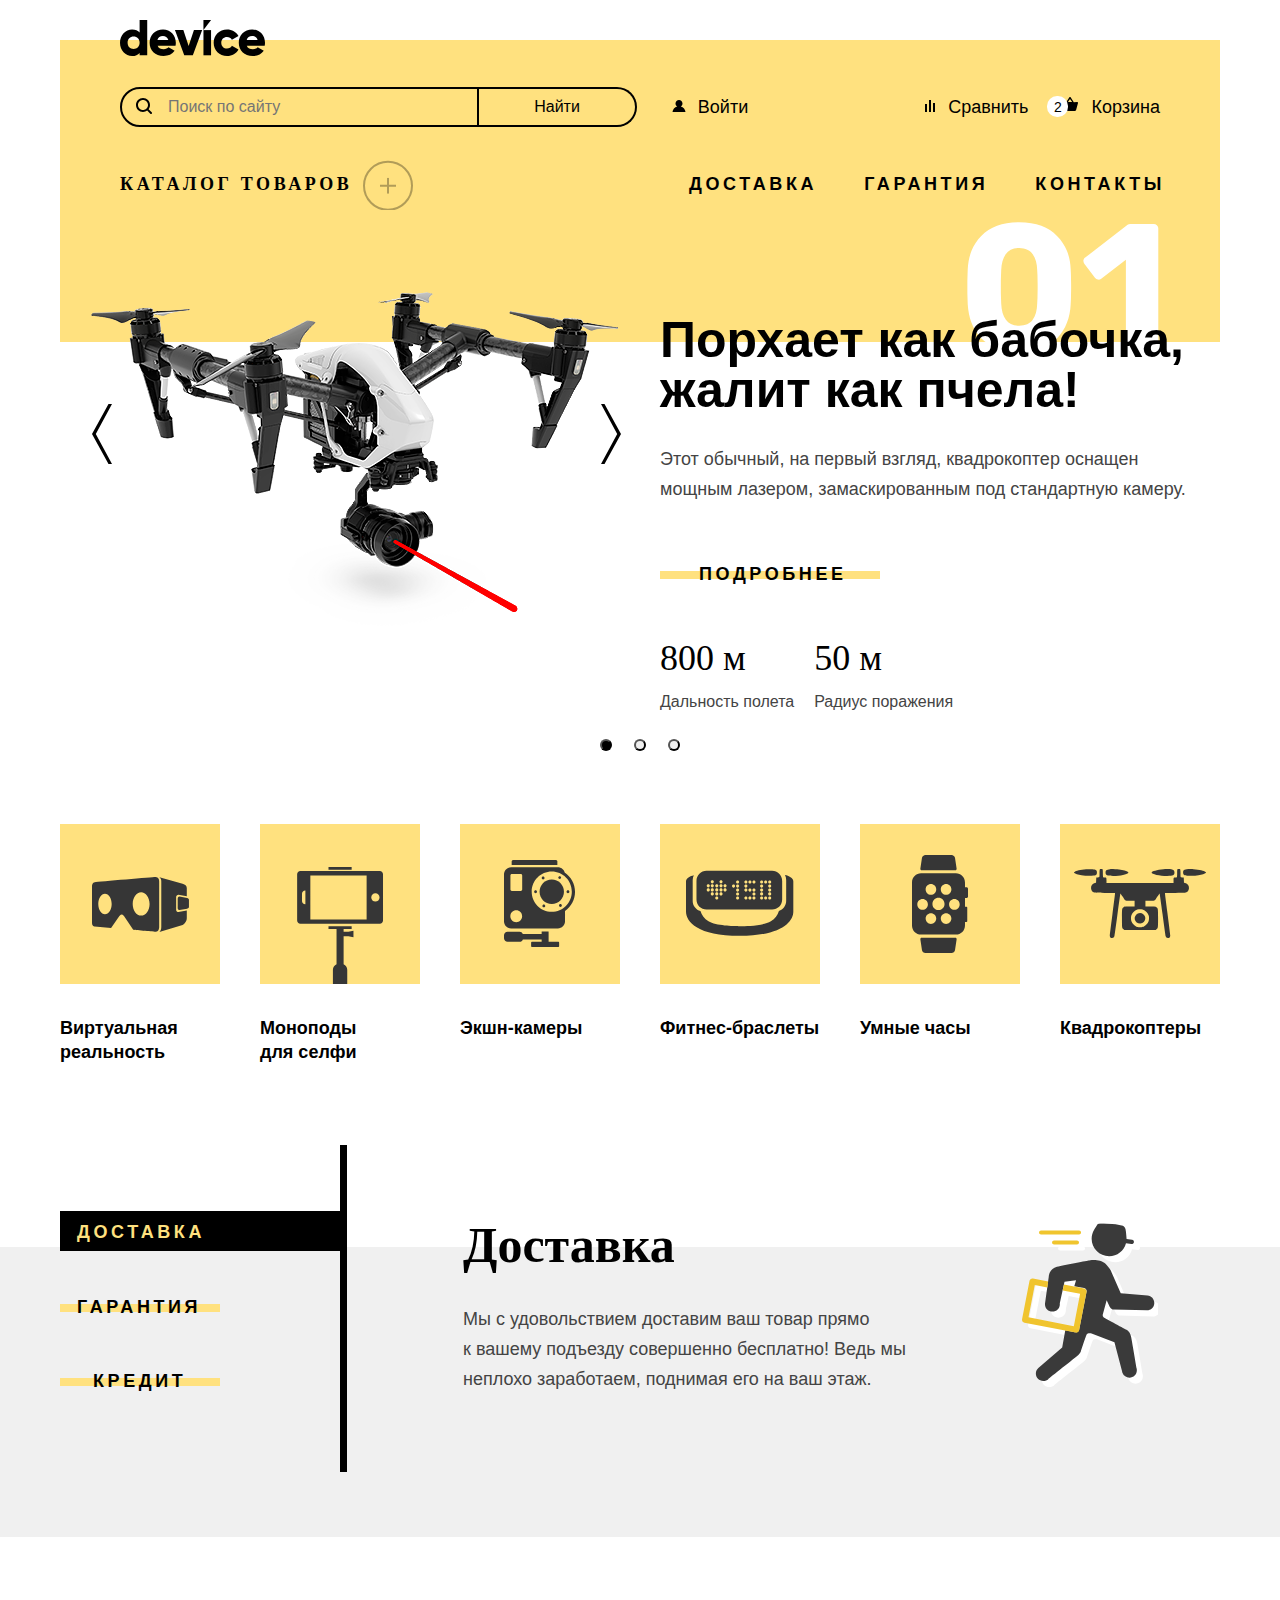
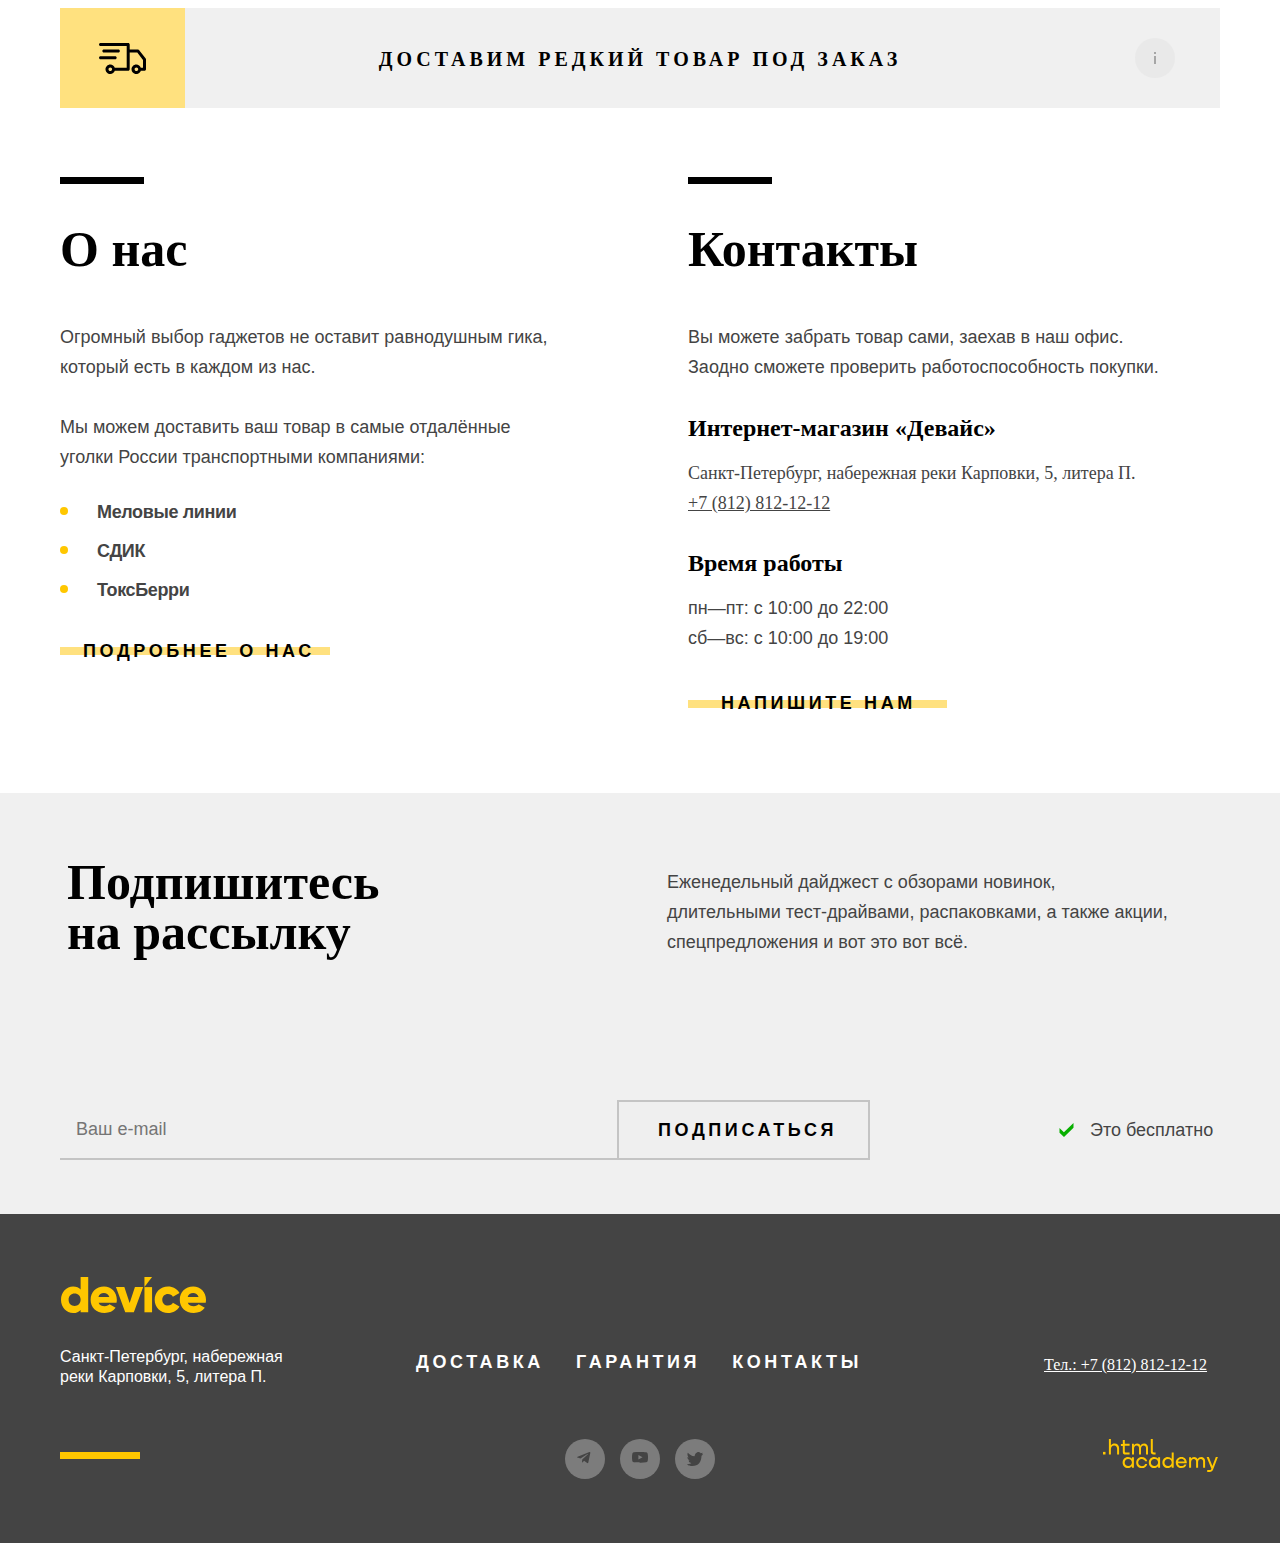
==== commit 98069aa7: "Merge pull request #1 from fxdfh2/master" ====
--- a/index.html
+++ b/index.html
@@ -5,8 +5,9 @@
     <meta charset="utf-8">
     <title>HTML Academy: Девайс</title>
     <link rel="stylesheet" href="styles/styles.css">
+    <link rel="icon" href="favicon.ico">
+    <link rel="icon" type="image/png" sizes="32x32" href="images/favicon.png">
   </head>
-
   <body>
     <div class="page-container">
       <header class="main-header">
@@ -48,32 +49,34 @@
               <li class="navigation-item">
                 <a class="navigation-item-link navigation-compare" href="#">Сравнить</a>
               </li>
-              <li class="navigation-item navigation-basket">
-                <a class="navigation-item-link navigation-basket" href="#">Корзина</a>
-                <span class="navigation-item-span">2</span>
+              <li class="navigation-item navigation-basket-item">
+                <a class="navigation-item-link navigation-basket" href="#">
+                  <span class="navigation-item-span">2</span>
+                  Корзина
+                </a>
+                <div class="basket-container">
+                  <p class="basket-text">
+                    <a class="basket-link like-selfie" href="#">Любительская<br> селфи-палка</a>
+                  </p>
+                  <button class="close-button top-button" type="button">
+                    <span class="visually-hidden">Убрать товар</span>
+                  </button>
+                  <p class="basket-text">
+                    <a class="basket-link pro-selfie" href="#">Профессиональная<br> селфи-палка</a>
+                  </p>
+                  <button class="close-button bottom-button" type="button">
+                    <span class="visually-hidden">Убрать товар</span>
+                  </button>
+                  <div class="products-container">
+                    <p class="products-text">Товаров: 2</p>
+                    <p class="products-text">Сумма: 2000 ₽</p>
+                  </div>
+                  <button class="basket-button" type="button">
+                    <span class="basket-span">Открыть корзину</span>
+                  </button>
+                </div>
               </li>
             </ul>
-            <div class="basket-container">
-              <button class="close-button top-button" type="button">
-                <span class="visually-hidden">Убрать товар</span>
-              </button>
-              <p class="basket-text ">
-                <a class="basket-link like-selfie" href="#">Любительская<br> селфи-палка</a>
-              </p>
-              <button class="close-button bottom-button" type="button">
-                <span class="visually-hidden">Убрать товар</span>
-              </button>
-              <p class="basket-text">
-                <a class="basket-link pro-selfie" href="#">Профессиональная<br> селфи-палка</a>
-              </p>
-              <div class="products-container">
-                <p class="products-text">Товаров: 2</p>
-                <p class="products-text">Сумма: 2000 ₽</p>
-              </div>
-              <button class="basket-button" type="button">
-                <span class="basket-span">Открыть корзину</span>
-              </button>
-            </div>
           </div>
           <div class="header-bottom-container">
             <div class="submenu-container">
@@ -126,91 +129,99 @@
           <h2 class="visually-hidden">
             Ассортимент товаров магазина Device
           </h2>
-          <ul class="slider-list">
-            <li class="slider-item slider-item-active">
-              <img class="slider-image" src="images/quadrocopter.png" width="560" height="560" alt="Квадрокоптер">
-              <div class="characters-container">
-                <p class="slider-title-text">Порхает как бабочка, жалит как пчела!</p>
-                <p class="slider-text">
-                  Этот обычный, на первый взгляд, квадрокоптер оснащен<br> мощным лазером, замаскированным под
-                  стандартную
-                  камеру.
-                </p>
-                <p class="yellow-text"><a href="#" class="yellow-link yellow-more">Подробнее</a></p>
-                <ul class="character-list">
-                  <li class="character-item">
-                    <span class="slider-span">800 м</span>
-                    <span class="character-span">Дальность полета</span>
-                  </li>
-                  <li class="character-item">
-                    <span class="slider-span">50 м</span>
-                    <span class="character-span">Радиус поражения</span>
-                  </li>
-                </ul>
-              </div>
-            </li>
-            <li class="slider-item">
-              <img class="slider-image" src="images/smart-watch.jpg" alt="Умные часы">
-              <p class="slider-title-text">Худеем правильно!</p>
-              <p class="slider-text">
-                Мотивирующие фитнес-браслеты помогут найти в себе силы не пропускать занятия и соблюдать диету.
-              </p>
-              <p class="yellow-text"><a href="#" class="yellow-link">Подробнее</a></p>
-              <ul class="slider-list">
-                <li class="slider-item">
-                  <span class="slider-span">48 часов</span>
-                  <span class="character-span">без подзарядки</span>
-                </li>
-              </ul>
-            </li>
-            <li class="slider-item">
-              <img class="slider-image" src="images/selfie.jpg" width="560" height="560" alt="Селфи палки">
-              <p class="slider-title-text">Делай селфи, как Бен Стиллер! </p>
-              <p class="slider-text">
-                Самая длинная палка для селфи доступна в нашем магазине. Восемь (Восемь, Карл!) метров длиной и весом
-                всего
-                5 кг.
-              </p>
-              <p class="yellow-text"><a href="#" class="yellow-link">Подробнее</a></p>
-              <ul class="slider-list">
-                <li class="slider-item">
-                  <span class="slider-span">8,5 м</span>
-                  <span class="character-span">Длина палки</span>
-                </li>
-                <li class="slider-item">
-                  <span class="slider-span">5 кг</span>
-                  <span class="character-span">Вес палки</span>
-                </li>
-                <li class="slider-item">
-                  <span class="slider-span">Карбон</span>
-                  <span class="character-span">Материал</span>
-                </li>
-              </ul>
-            </li>
-          </ul>
-          <button class="slider-button slider-button-left" type="button">
-            <span class="visually-hidden">Показать прошлую страницу</span>
-          </button>
-          <button class="slider-button slider-button-right" type="button">
-            <span class="visually-hidden">Показать следующую страницу</span>
-          </button>
-          <ul class="bulits-list">
-            <li class="bulit-item">
-              <button class="bulit-button bulit-current">
-                <span class="visually-hidden">Показать первую страницу</span>
-              </button>
-            </li>
-            <li class="bulit-item">
-              <button class="bulit-button">
-                <span class="visually-hidden">Показать вторую страницу</span>
-              </button>
-            </li>
-            <li class="bulit-item">
-              <button class="bulit-button">
-                <span class="visually-hidden">Показать третью страницу</span>
-              </button>
-            </li>
-          </ul>
+          <div class="slider-container">
+            <button class="slider-button slider-button-left" type="button">
+              <span class="visually-hidden">Показать прошлую страницу</span>
+            </button>
+            <button class="slider-button slider-button-right" type="button">
+              <span class="visually-hidden">Показать следующую страницу</span>
+            </button>
+            <ul class="slider-list">
+              <li class="slider-item slider-item-active">
+                <img class="slider-image" src="images/quadrocopter.png" width="560" height="560" alt="Квадрокоптер">
+                <div class="characters-container">
+                  <p class="slider-title-text">Порхает как бабочка, жалит как пчела!</p>
+                  <p class="slider-text">
+                    Этот обычный, на первый взгляд, квадрокоптер оснащен<br> мощным лазером, замаскированным под
+                    стандартную
+                    камеру.
+                  </p>
+                  <button class="yellow-link yellow-more">Подробнее</button>
+                  <ul class="character-list">
+                    <li class="character-item">
+                      <span class="slider-span">800 м</span>
+                      <span class="character-span">Дальность полета</span>
+                    </li>
+                    <li class="character-item">
+                      <span class="slider-span">50 м</span>
+                      <span class="character-span">Радиус поражения</span>
+                    </li>
+                  </ul>
+                </div>
+              </li>
+              <li class="slider-item slider-watch">
+                <img class="slider-image" src="images/smart-watch.png" width="560" height="560" alt="Умные часы">
+                <div class="characters-container">
+                  <p class="slider-title-text second-slide">Худеем правильно!</p>
+                  <p class="slider-text">
+                    Мотивирующие фитнес-браслеты помогут найти в себе силы не пропускать занятия и соблюдать диету.
+                  </p>
+                  <p class="yellow-text">
+                    <a href="#" class="yellow-link yellow-more">Подробнее</a>
+                  </p>
+                  <ul class="character-list">
+                    <li class="character-item">
+                      <span class="slider-span">48 часов</span>
+                      <span class="character-span">без подзарядки</span>
+                    </li>
+                  </ul>
+                </div>
+              </li>
+              <li class="slider-item slider-selfie">
+                <img class="slider-image" src="images/selfie.png" width="560" height="560" alt="Селфи палки">
+                <div class="characters-container">
+                  <p class="slider-title-text third-slide">Делай селфи, как Бен Стиллер! </p>
+                  <p class="slider-text">
+                    Самая длинная палка для селфи доступна в нашем магазине. Восемь (Восемь, Карл!) метров длиной и
+                    весом всего 5 кг.
+                  </p>
+                  <p class="yellow-text">
+                    <a href="#" class="yellow-link yellow-more">Подробнее</a>
+                  </p>
+                  <ul class="character-list">
+                    <li class="character-item">
+                      <span class="slider-span">8,5 м</span>
+                      <span class="character-span">Длина палки</span>
+                    </li>
+                    <li class="character-item">
+                      <span class="slider-span">5 кг</span>
+                      <span class="character-span">Вес палки</span>
+                    </li>
+                    <li class="character-item">
+                      <span class="slider-span">Карбон</span>
+                      <span class="character-span">Материал</span>
+                    </li>
+                  </ul>
+                </div>
+            </ul>
+            <ul class="bulits-list">
+              <li class="bulit-item">
+                <button class="bulit-button bulit-current">
+                  <span class="visually-hidden">Показать первую страницу</span>
+                </button>
+              </li>
+              <li class="bulit-item">
+                <button class="bulit-button">
+                  <span class="visually-hidden">Показать вторую страницу</span>
+                </button>
+              </li>
+              <li class="bulit-item">
+                <button class="bulit-button">
+                  <span class="visually-hidden">Показать третью страницу</span>
+                </button>
+              </li>
+            </ul>
+          </div>
         </section>
         <section class="devices">
           <h2 class="visually-hidden">Список-товаров</h2>
@@ -241,27 +252,27 @@
               <h2 class="visually-hidden">Услуги магазина</h2>
               <ul class="services-list">
                 <li class="services-item black-button">
-                  <a href="#" class="services-link yellow-link black-link">Доставка</a>
+                  <button class="services-link yellow-link black-link">Доставка</button>
                 </li>
                 <li class="services-item guarantee-item">
-                  <a href="#" class="services-link yellow-link yellow-guarantee">Гарантия</a>
+                  <button class="services-link yellow-link yellow-guarantee">Гарантия</button>
                 </li>
                 <li class="services-item">
-                  <a href="#" class="yellow-link yellow-credit">Кредит</a>
+                  <button class=" services-link yellow-link yellow-credit">Кредит</button>
                 </li>
               </ul>
               <ul class="service-list">
-                <li class="service-item current-item">
+                <li class="service-item current-item delivery-service-item">
                   <p class="service-text"><span class="service-span">Доставка</span>Мы с удовольствием доставим ваш
                     товар прямо<br>
                     к вашему подъезду совершенно бесплатно! Ведь мы неплохо заработаем, поднимая его на ваш этаж.</p>
                 </li>
-                <li class="service-item">
+                <li class="service-item guarantee-service-item">
                   <p class="service-text"><span class="service-span">Гарантия</span>Если из-за возгорания купленного у
                     нас товара у вас
                     сгорит дом — не переживайте, мы выдадим вам новый. Товар, не дом, конечно же.</p>
                 </li>
-                <li class="service-item">
+                <li class="service-item credit-service-item">
                   <p class="service-text"><span class="service-span">Кредит</span>Залезть в долговую яму стало проще!
                     Кредитные консультанты подберут для вас наиболее выгодные условия кредита. Выгодные для банка,
                     разумеется.
@@ -382,17 +393,17 @@
               <ul class="contacts-image-list">
                 <li class="contacts-image-item">
                   <a class="contacts-image-link" href="https://t.me/htmlacademy">
-                    <img class="contact-image" src="images/telegram.svg">
+                    <img class="contact-image" src="images/telegram.svg" alt="telegram">
                   </a>
                 </li>
                 <li class="contacts-image-item">
                   <a class="contacts-image-link" href="https://www.youtube.com/user/htmlacademyru">
-                    <img class="contact-image" src="images/youtube.svg">
+                    <img class="contact-image" src="images/youtube.svg" alt="youtube">
                   </a>
                 </li>
                 <li class="contacts-image-item">
                   <a class="contacts-image-link" href="https://twitter.com/htmlacademy_ru">
-                    <img class="contact-image" src="images/twitter.svg">
+                    <img class="contact-image" src="images/twitter.svg" alt="twitter">
                   </a>
                 </li>
               </ul>
@@ -428,7 +439,67 @@
           </section>
         </div>
       </footer>
+      <div class="modal-wrapper">
+        <div class="modal modal-auth">
+          <h2 class="modal-title">Доставка под заказ</h2>
+          <button class="modal-close-button" type="button">
+            <span class="visually-hidden">Закрыть модальное окно</span>
+          </button>
+          <form action="https://echo.htmlacademy.ru" class="modal-form" method="get">
+            <div class="form-container">
+              <div class="name-container">
+                <label class="name-label" for="name-field">Ваше имя</label>
+                <input class="name-field" type="text" id="name-field" placeholder="Введите имя" name="your-name"
+                  required>
+              </div>
+              <div class="e-mail-container">
+                <label class="name-label" for="email-field">Ваш e-mail:</label>
+                <input class="name-field e-mail-field" type="text" id="email-field" placeholder="почта"
+                  name="your-e-mail" required>
+                <p class="funny">Забавный у вас адрес</p>
+              </div>
+            </div>
+            <div class="market-container">
+              <div class="market-small-container">
+                <label class="name-label" for="market-field">Что нужно привезти:</label>
+                <input class="name-field market-field" type="text" id="market-field" placeholder="В свободной форме"
+                  name="your-product" required>
+              </div>
+              <div class="quantity-container">
+                <div class="quantity-top">
+                  <label class="name-label how-much-label" for="quantity">Количество:</label>
+                  <button class="how-much-button">
+                    <span class="visually-hidden">
+                      Пояснение
+                    </span>
+                  </button>
+                  <div class="quantity-top-container">
+                    <p class="quantity-top-text">
+                      Постараемся найти, сколько нужно. Привезём сколько получится по требованиям
+                      к провозу багажа.
+                    </p>
+                  </div>
+                </div>
+                <div class="quantity-small-container">
+                  <button class="quantity-button" type="button">
+                    <span class="visually-hidden">Минус</span>
+                  </button>
+                  <input class=" name-field quantity-input" type="text" placeholder="1" name="quantity" id="quantity"
+                    required>
+                  <button class="quantity-button button-plus" type="button">
+                    <span class="visually-hidden">Плюс</span>
+                  </button>
+                </div>
+              </div>
+            </div>
+            <button class="yellow-link modal-link" type="button">
+              <span class="modal-span">Отправить</span>
+            </button>
+          </form>
+        </div>
+      </div>
     </div>
+    <script src="./scripts/script.js"></script>
   </body>
 
 </html>
--- a/styles/styles.css
+++ b/styles/styles.css
@@ -84,7 +84,7 @@
 
 .header-top-container {
   display: flex;
-  margin-bottom: 39px;
+  margin-bottom: 42px;
   justify-content: space-between;
 }
 
@@ -172,9 +172,9 @@
   content: "";
   position: absolute;
   width: 164px;
-  min-height: 40px;
+  min-height: 45px;
   border: 2px solid #af4fff;
-  top: -6px;
+  top: -5px;
   left: -5px;
   display: none;
 }
@@ -210,6 +210,7 @@
   flex-wrap: wrap;
   justify-content: flex-end;
   gap: 37px;
+  position: relative;
 }
 
 .navigation-item {
@@ -217,7 +218,7 @@
   position: relative;
 }
 
-.navigation-item:hover {
+.navigation-item-link:hover {
   opacity: 0.6;
 }
 
@@ -230,7 +231,7 @@
 .navigation-item-link {
   color: #000000;
   text-decoration: none;
-  padding-left: 25px;
+  padding-left: 26px;
   position: relative;
   display: block;
 }
@@ -250,7 +251,12 @@
   top: 8px;
 }
 
-.navigation-compare{
+.navigation-exit {
+  opacity: 0.3;
+  padding-left: 0;
+}
+
+.navigation-compare {
   margin-left: 137px;
 }
 
@@ -276,32 +282,26 @@
   top: 5px;
 }
 
-.navigation-basket::after {
-  content: "";
-  position: absolute;
-  width: 21px;
-  height: 21px;
-  border-radius: 50%;
-  background-color: #ffffff;
-  top: 3px;
-  left: -19px;
-
-}
-
 .navigation-item-span {
   font-family: "Rubik", sans-serif;
   font-size: 14px;
   font-style: normal;
   font-weight: 400;
   margin: 0;
-  padding: 0;
-  position: absolute;
-  width: 21px;
+  padding: 0 6px 0;
+  position: absolute;
+  min-width: 21px;
   height: 21px;
   text-align: center;
-  top: -1px;
+  top: 4px;
   left: -18px;
   z-index: 6;
+  display: flex;
+  align-items: center;
+  justify-content: center;
+  border-radius: 10px;
+  background-color: #ffffff;
+  box-sizing: border-box;
 }
 
 .basket-container {
@@ -309,18 +309,18 @@
   background-color: #000000;
   color: #ffffff;
   width: 320px;
-  height: 300px;
-  top: 40px;
-  left: 260px;
+  top: 30px;
+  left: -140px;
   display: none;
-}
-
-.navigation-list:hover .basket-container {
+  padding-bottom: 20px;
+  z-index: 80;
+}
+
+.navigation-basket-item:hover .basket-container {
   display: block;
 }
 
-
-.navigation- {
+.navigation-basket-item:focus-within .basket-container {
   display: block;
 }
 
@@ -337,6 +337,19 @@
   border: none
 }
 
+.close-button:hover {
+  opacity: 0.6;
+}
+
+.close-button:active {
+  opacity: 0.3;
+}
+
+.close-button:focus {
+  border: none;
+  outline: 2px solid #af4fff;
+}
+
 .top-button {
   top: 21px;
 }
@@ -347,7 +360,7 @@
 
 .basket-text {
   margin: 0;
-  width: 213px;
+  width: 230px;
   margin-left: 20px;
   padding: 20px;
   position: relative;
@@ -357,6 +370,7 @@
   font-weight: 400;
   line-height: 20px;
   text-decoration: none;
+  padding-left: 0;
 }
 
 .basket-link {
@@ -364,7 +378,7 @@
   margin: 0;
   text-decoration: none;
   color: #ffffff;
-  padding-left: 63px;
+  padding-left: 67px;
   display: block;
 }
 
@@ -401,6 +415,19 @@
   background-repeat: no-repeat;
 }
 
+.basket-link:hover {
+  opacity: 0.6;
+}
+
+.basket-link:focus {
+  border: none;
+  outline: 2px solid #af4fff;
+}
+
+.basket-link:active {
+  opacity: 0.3;
+}
+
 .products-container {
   display: flex;
   width: 320px;
@@ -427,6 +454,23 @@
   margin-left: 20px;
 }
 
+.basket-button:hover {
+  background-color: #ffe17f;
+}
+
+.basket-button:active .basket-span {
+  opacity: 0.3;
+}
+
+.basket-button:focus {
+  border: none;
+  outline: 2px solid #af4fff;
+}
+
+.basket-button:disabled .basket-span {
+  opacity: 0.3;
+}
+
 .basket-span {
   margin: 0;
   padding: 0;
@@ -455,7 +499,6 @@
   padding-right: 70px;
   padding-top: 15px;
   padding-bottom: 17px;
-
 }
 
 .navigation-link::before {
@@ -468,6 +511,7 @@
   background-image: url("../images/plus.svg");
   opacity: 0.3;
   background-repeat: no-repeat;
+  z-index: 20;
 }
 
 .navigation-link:hover:before {
@@ -477,6 +521,7 @@
 .navigation-link:focus {
   border: none;
   outline: 2px solid #af4fff;
+  z-index: 69;
 }
 
 .submenu {
@@ -486,8 +531,9 @@
   background-color: #ffe17f;
   position: absolute;
   left: 0;
-  top: 179px;
-  height: 169px;
+  top: 160px;
+  padding-bottom: 45px;
+  padding-top: 12px;
 }
 
 .submenu-container:hover .navigation-link:before {
@@ -498,15 +544,17 @@
   display: flex;
 }
 
-.navigation-link:focus + .submenu {
+.submenu-container:focus-within .submenu {
   display: flex;
 }
 
 .submenu-small-container {
-  width: 590px;
-  display: flex;
-  justify-content: space-between;
+  width: 100%;
+  display: flex;
+  justify-content: flex-start;
   padding-left: 60px;
+  gap: 40px;
+  flex-wrap: wrap;
 }
 
 .navigation-devices-list {
@@ -516,7 +564,7 @@
 }
 
 .navigation-devices-item {
-  margin-bottom: 20px;
+  margin-bottom: 10px;
 }
 
 .navigation-devices-link:focus {
@@ -589,19 +637,38 @@
   padding: 0;
   color: #000000;
   text-decoration: none;
-  margin-bottom: 40px;
+  margin-bottom: 58px;
   position: relative;
   letter-spacing: 3.6px;
-}
-
-.yellow-link:focus {
-  outline: 2px solid #af4fff;
-  border: none;
+  border: none;
+  outline: none;
+}
+
+.yellow-link::after {
+  content: "";
+  position: absolute;
+  width: calc(100% + 3px);
+  height: 40px;
+  top: -11px;
+  left: 0;
+  outline: 2px solid #af4fff;
+  display: none;
+  border: none;
+}
+
+.yellow-link:focus::after {
+  display: block;
+  border: none;
+}
+
+.yellow-guarantee:focus .yellow-link::after {
+  width: calc(100% + 5px);
 }
 
 .yellow-more {
   padding-left: 39px;
   padding-right: 34px;
+  background-color: transparent;
 }
 
 .yellow-link::before {
@@ -663,20 +730,63 @@
   z-index: 2;
 }
 
+.slider-watch {
+  position: relative;
+}
+
+.slider-watch::before {
+  content: "";
+  position: absolute;
+  top: 0;
+  left: 0;
+  width: 100%;
+  height: 138px;
+  background-color: #ffe17f;
+}
+
+.slider-selfie {
+  position: relative;
+}
+
+.slider-selfie::before {
+  content: "";
+  position: absolute;
+  top: 0;
+  left: 0;
+  width: 100%;
+  height: 138px;
+  background-color: #ffe17f;
+}
+
+.slider-container {
+  width: 100%;
+  overflow: hidden;
+}
+
 .slider-list {
   margin: 0;
   padding: 0;
   list-style: none;
-  z-index: 5;
+  display: flex;
+  justify-content: flex-start;
+  transform: translateX(calc(-1160px * 0));
+  /*
+  transform: translateX(calc(-1160px * 1));
+  transform: translateX(calc(-1160px * 2));
+  */
+  transition: all 2s;
 }
 
 .slider-item {
-  display: none;
+  justify-content: space-between;
+  min-width: 1160px;
+  display: flex;
 }
 
 .slider-item-active {
   display: flex;
   justify-content: space-between;
+  min-width: 1160px;
 }
 
 .slider-image {
@@ -711,6 +821,14 @@
   background-repeat: no-repeat;
 }
 
+.second-slide::before{
+  background-image: url("../images/second-slide.svg");
+}
+
+.third-slide:before{
+  background-image: url("../images/third-slide.svg");
+}
+
 .slider-text {
   margin: 0;
   padding: 0;
@@ -928,8 +1046,8 @@
 
 .services-container {
   background-color: #f0f0f0;
-  padding-bottom: 105px;
-  margin-bottom: 66px;
+  padding-bottom: 100px;
+  margin-bottom: 71px;
 }
 
 .services-container::before {
@@ -975,6 +1093,12 @@
 
 .services-link {
   padding-left: 17px;
+  margin-bottom: 0;
+  background-color: transparent;
+}
+
+.services-link:focus {
+  outline: none;
 }
 
 .service-item {
@@ -1057,7 +1181,11 @@
   position: relative;
 }
 
-.service-list::before {
+.delivery-item{
+  position: relative;
+}
+
+.delivery-service-item::before {
   content: "";
   position: absolute;
   top: 23px;
@@ -1068,6 +1196,35 @@
   background-repeat: no-repeat;
 }
 
+.guarantee-service-item{
+position: relative;
+}
+
+.guarantee-service-item::before {
+  content: "";
+  position: absolute;
+  top: 23px;
+  left: 559px;
+  width: 140px;
+  height: 165px;
+  background-image: url("../images/gyarantee.svg");
+  background-repeat: no-repeat;
+}
+
+.credit-service-item{
+position: relative;
+}
+
+.credit-service-item::before{
+  content: "";
+  position: absolute;
+  top: 23px;
+  left: 559px;
+  width: 140px;
+  height: 165px;
+  background-image: url("../images/credit.svg");
+  background-repeat: no-repeat;
+}
 
 .service-text {
   margin: 0;
@@ -1182,7 +1339,7 @@
   width: 1160px;
   margin: 0 auto;
   margin-bottom: 75px;
-  gap:131px;
+  gap: 131px;
 }
 
 .about-title {
@@ -1288,7 +1445,7 @@
   width: 498px;
 }
 
-.time-of-work{
+.time-of-work {
   margin-bottom: 35px;
 }
 
@@ -1509,15 +1666,15 @@
 .footer-contacts-container {
   display: flex;
   justify-content: flex-start;
-  gap:180px;
+  gap: 180px;
   margin-top: 24px;
 }
 
-.small-footer-contacts{
-display: flex;
-width: 804px;
-justify-content: flex-start;
-gap: 117px;
+.small-footer-contacts {
+  display: flex;
+  width: 804px;
+  justify-content: flex-start;
+  gap: 117px;
 }
 
 .contacts-footer-list {
@@ -1529,7 +1686,7 @@
   width: 450px;
   flex-wrap: wrap;
   margin-bottom: 62px;
-  gap:32px;
+  gap: 32px;
 }
 
 .contacts-image-item {
@@ -1540,11 +1697,15 @@
   background-position: 50% 50%;
 }
 
-.contacts-image-link{
-  position: relative;
-}
-
-.contact-image{
+.contacts-image-link {
+  position: relative;
+}
+
+.contacts-image-link:focus {
+  outline: none;
+}
+
+.contact-image {
   padding-top: 13px;
   padding-left: 12px;
 }
@@ -1557,16 +1718,16 @@
   opacity: 0.3;
 }
 
-.contacts-image-link::before{
-content:"";
-position: absolute;
-width: 42px;
-height: 43px;
-outline: 2px solid #af4fff;
-top: -11px;
-left: -1px;
-display: none;
-border: none;
+.contacts-image-link::before {
+  content: "";
+  position: absolute;
+  width: 42px;
+  height: 43px;
+  outline: 2px solid #af4fff;
+  top: -11px;
+  left: -1px;
+  display: none;
+  border: none;
 }
 
 .contacts-image-link:focus::before {
@@ -1574,19 +1735,23 @@
   border: none;
 }
 
-.contacts-link{
-position: relative;
-box-sizing: border-box;
-}
-
-.contacts-link::before{
+.contacts-link {
+  position: relative;
+  box-sizing: border-box;
+}
+
+.contacts-link:focus {
+  outline: none;
+}
+
+.contacts-link::before {
   content: "";
   position: absolute;
   width: 147px;
   height: 40px;
   top: -20px;
   left: 0;
-  border:2px solid #af4fff;
+  border: 2px solid #af4fff;
   display: none;
 }
 
@@ -1640,7 +1805,7 @@
 
 .contacts-footer-address {
   width: 240px;
-  font-family: "Rubik",sans-serif;
+  font-family: "Rubik", sans-serif;
   font-size: 16px;
   font-style: normal;
   font-weight: 400;
@@ -1722,29 +1887,29 @@
 */
 
 .catalog-header {
-  padding-bottom: 26px;
+  padding-bottom: 25px;
 }
 
 .catalog-header-container {
   margin-bottom: 35px;
 }
 
-.navigation-catalog-list{
-  gap: 36px;
-}
-
-.navigation-compare-catalog{
-  margin-left: 73px;
+.navigation-catalog-list {
+  gap: 29px;
+}
+
+.navigation-compare-catalog {
+  margin-left: 0;
 }
 
 .navigation-container {
   width: 1045px;
   margin: 0 auto;
-  margin-bottom: 34px;
+  margin-bottom: 33px;
 }
 
 .monopods-selfie {
-  font-family: "Raleway",sans-serif;
+  font-family: "Raleway", sans-serif;
   font-size: 50px;
   font-style: normal;
   font-weight: 800;
@@ -1752,7 +1917,7 @@
   color: #000000;
   margin: 0;
   padding: 0;
-  
+  margin-bottom: 17px;
 }
 
 .main-navigation-list {
@@ -1762,7 +1927,16 @@
   width: 430px;
   display: flex;
   justify-content: space-between;
-  flex-wrap: wrap
+  flex-wrap: wrap;
+  padding-left: 1px;
+}
+
+.main-navigation-item {
+  font-family: "Rubik", sans-serif;
+  font-size: 16px;
+  font-style: normal;
+  font-weight: 400;
+  line-height: 20px;
 }
 
 .main-navigation-link {
@@ -1770,6 +1944,19 @@
   color: #000000;
 }
 
+.main-navigation-link:hover {
+  opacity: 0.6
+}
+
+.main-navigation-link:focus {
+  outline: 2px solid #af4fff;
+}
+
+.main-navigation-link:active {
+  opacity: 0.3;
+  outline: none;
+}
+
 .variants {
   width: 100%;
   background-color: #f0f0f0;
@@ -1783,37 +1970,289 @@
 }
 
 .variants-list {
-  padding: 0;
   list-style: none;
   width: 1160px;
   margin: 0 auto;
   display: flex;
-  justify-content: space-between;
-  margin-bottom: 35px;
-  padding-top: 20px;
-  padding-bottom: 20px;
+  margin-bottom: 16px;
+  justify-content: flex-start;
+  gap: 15px 206px;
+  padding: 24px 40px 0 159px;
+  flex-wrap: wrap;
+}
+
+.variants-item {
+  font-family: "Raleway", sans-serif;
+  font-size: 16px;
+  font-style: normal;
+  font-weight: 800;
+  line-height: normal;
+  letter-spacing: 3.2px;
+  text-transform: uppercase;
+  color: #000000;
+}
+
+.variants-select {
+  border: none;
+  background-color: #f0f0f0;
+  font-family: "Rubik", sans-serif;
+  font-size: 18px;
+  font-style: normal;
+  font-weight: 400;
+  line-height: 30px;
+}
+
+.variants-select:hover {
+  opacity: 0.6;
+}
+
+.variants-select:focus-within {
+  outline: 2px solid #af4fff;
+}
+
+.variants-select:active {
+  opacity: 0.3;
+  outline: none;
 }
 
 .variants-button {
   margin: 0;
   padding: 0;
+  width: 30px;
+  height: 30px;
+  border: none;
+  opacity: 0.2;
+  position: relative;
+}
+
+.variants-button:hover {
+  opacity: 0.5;
+}
+
+.variants-button:focus {
+  outline: 2px solid #af4fff;
+  opacity: 1;
+}
+
+.variants-button:active {
+  opacity: 1;
+  outline: none;
+}
+
+.button-top {
+  background-image: url("../images/button-top.svg");
+  background-repeat: no-repeat;
+  background-position: 50% 50%;
+}
+
+.button-bottom {
+  background-image: url("../images/button-bottom.svg");
+  background-repeat: no-repeat;
+  background-position: 50% 50%;
 }
 
 .variants-catalog-part {
   margin: 0;
   padding: 0;
   border: none;
+  position: relative;
 }
 
 .variants-catalog-part-title {
   margin: 0;
   padding: 0;
+  font-weight: 700;
+  letter-spacing: -0.36px;
+  line-height: 20px;
+  color: #000000;
+  position: relative;
+}
+
+.variants-price {
+  margin-bottom: 23px;
+  position: relative;
+}
+
+.variants-price:before {
+  content: "";
+  position: absolute;
+  width: calc(100% - 59px);
+  height: 1px;
+  border-top: 3px solid #000;
+  top: -57px;
+  left: 0;
+}
+
+.variants-price::before {
+  content: "";
+  position: absolute;
+  width: 200px;
+  height: 2px;
+  color: #000000;
+  top: -14px;
+  left: -1px;
+  z-index: 15;
 }
 
 .variants-catalog-part-list {
   margin: 0;
   padding: 0;
   list-style: none;
+  display: flex;
+  flex-direction: column;
+  justify-content: flex-start;
+  gap: 7px;
+}
+
+.color-part {
+  margin-bottom: 38px;
+}
+
+.variant-color {
+  margin-bottom: 19px;
+  position: relative;
+}
+
+.variant-color:before {
+  content: "";
+  position: absolute;
+  width: 200px;
+  height: 1px;
+  border-top: 3px solid #000;
+  top: -14px;
+  left: -1px;
+}
+
+.color-span {
+  font-size: 16px;
+  font-style: normal;
+  font-weight: 400;
+  line-height: 20px;
+  vertical-align: top;
+}
+
+.color-input {
+  appearance: none;
+  width: 20px;
+  height: 20px;
+  background-color: #ffffff;
+  cursor: pointer;
+  margin: 0;
+  padding: 0;
+  margin-right: 11px;
+  border: 2px solid #cccccc
+}
+
+.color:hover {
+  opacity: 0.5;
+}
+
+.color-input:focus {
+  outline: 2px solid #af4fff;
+}
+
+.color:active {
+  opacity: 0.2;
+}
+
+.color-input:disabled {
+  opacity: 0.1;
+}
+
+.color-input:disabled + .color-span {
+  opacity: 0.1;
+}
+
+.color-input:checked {
+  background-image: url("../images/checkbox.svg");
+  background-repeat: no-repeat;
+  border: none;
+}
+
+.variant-bluetooth {
+  margin-bottom: 19px;
+  position: relative;
+}
+
+.variant-bluetooth:before {
+  content: "";
+  position: absolute;
+  width: 200px;
+  height: 1px;
+  border-top: 3px solid #000;
+  top: -14px;
+  left: -1px;
+}
+
+.variant-bluetooth-list {
+  display: flex;
+  flex-direction: column;
+  justify-content: flex-start;
+  gap: 10px;
+  margin-bottom: 32px;
+}
+
+.bluetooth-span {
+  font-size: 16px;
+  font-style: normal;
+  font-weight: 400;
+  line-height: 20px;
+  vertical-align: top;
+}
+
+.variants-radio {
+  appearance: none;
+  width: 20px;
+  height: 20px;
+  border: 2px solid #cccccc;
+  cursor: pointer;
+  margin: 0;
+  padding: 0;
+  margin-right: 11px;
+  border-radius: 50%;
+  position: relative;
+}
+
+.variants-radio::before {
+  content: "";
+  position: absolute;
+  top: -2px;
+  left: -2px;
+  width: 24px;
+  height: 24px;
+  outline: 2px solid #af4fff;
+  display: none;
+}
+
+.variants-radio:checked {
+  background-image: url("../images/radio.svg");
+  background-repeat: no-repeat;
+  border: none;
+}
+
+.Bluetooth:hover {
+  opacity: 0.5;
+}
+
+.variants-radio:focus {
+  border: none;
+  outline: none;
+}
+
+.variants-radio:focus::before {
+  display: block;
+}
+
+.Bluetooth:active {
+  opacity: 0.2;
+}
+
+.variants-radio:disabled {
+  opacity: 0.1;
+}
+
+.variants-radio:disabled + .bluetooth-span {
+  opacity: 0.1;
 }
 
 .variants-form-link {
@@ -1821,6 +2260,128 @@
   color: #000000;
   margin: 0;
   padding: 0;
+  margin-left: 48px;
+  border: none;
+  position: relative;
+  z-index: 5;
+}
+
+.variants-form-link::after {
+  content: "";
+  position: absolute;
+  top: -3px;
+  left: -46px;
+  width: 222px;
+  height: 26px;
+  outline: 2px solid #af4fff;
+}
+
+.variants-form-link::before {
+  content: "";
+  width: 220px;
+  height: 8px;
+  position: absolute;
+  top: 6px;
+  left: -47px;
+  background-color: #ffe17f;
+}
+
+.variants-form-span {
+  z-index: 5;
+}
+
+.filter-container {
+  margin-top: 46px;
+  width: 320px;
+  padding-left: 60px;
+}
+
+.range-container {
+  width: 200px;
+  position: relative;
+  height: 18px;
+  margin-bottom: 69px;
+}
+
+.range-scale {
+  width: 191px;
+  height: 2px;
+  position: absolute;
+  border-top: 2px solid #dcdcdc;
+  left: 8px;
+  top: 5px;
+  z-index: 1;
+}
+
+.range {
+  width: 104px;
+  height: 2px;
+  position: absolute;
+  border-top: 2px solid #000000;
+  left: -1px;
+  top: -2px;
+  z-index: 5;
+}
+
+.range-handle-span {
+  position: absolute;
+  top: 20px;
+  left: -20px;
+  font-size: 14px;
+  font-style: normal;
+  font-weight: 400;
+  line-height: 20px;
+  width: 55px;
+  opacity: 0.3;
+}
+
+.range-handle {
+  width: 18px;
+  height: 18px;
+  border: 2px solid #000000;
+  border-radius: 50%;
+  cursor: pointer;
+  position: absolute;
+  top: -3px;
+  background-color: #f0f0f0;
+  z-index: 7;
+}
+
+.rrr{
+  position: relative;
+}
+
+.price-span::before{
+content: "";
+position: absolute;
+width: 20px;
+height: 20px;
+outline: 2px solid #af4fff;
+top: -2px;
+left: -2px;
+display: none;
+}
+
+.range-handle:hover {
+  opacity: 0.5;
+}
+
+.range-handle:focus .price-span::before{
+  display: block;
+}
+
+.range-handle:active {
+  background-color: #000000;
+  opacity: 1;
+  outline: none;
+}
+
+.range-handle-min {
+  left: -10px;
+}
+
+.range-handle-max {
+  left: 109px;
 }
 
 .images-container {
@@ -1834,9 +2395,60 @@
   width: 760px;
   display: grid;
   grid-template-columns: 360px 360px;
-  gap: 40px;
+  gap: 44px 40px;
   padding: 70px 40px 0;
-  margin-bottom: 62px;
+  margin-bottom: 45px;
+  position: relative;
+}
+
+.variants-selfie-item {
+  position: relative;
+}
+
+.image-link {
+  position: absolute;
+  appearance: none;
+  width: 210px;
+  height: 35px;
+  background-image: url("../images/hower-show.svg");
+  background-repeat: no-repeat;
+  background-position: 0 0;
+  border: none;
+  background-color: transparent;
+  top: 168px;
+  left: 79px;
+  display: none;
+}
+
+.pro-image {
+  position: relative;
+}
+
+.pro-image::before {
+  content: "";
+  position: absolute;
+  width: 60px;
+  height: 60px;
+  top: 27px;
+  left: 272px;
+  background-image: url("../images/new.svg");
+}
+
+.variants-selfie-item:hover {
+  opacity: 0.6;
+}
+
+.variants-selfie-item:hover .image-link {
+  display: block;
+}
+
+
+.variants-selfie-item:active .image-link {
+  background-image: url("../images/active-show.svg");
+}
+
+.variants-selfie-image {
+  margin-bottom: 23px;
 }
 
 .selfie-item-container {
@@ -1849,22 +2461,52 @@
 .variants-selfie-text {
   margin: 0;
   padding: 0;
+  font-size: 18px;
+  font-style: normal;
+  font-weight: 700;
+  line-height: 20px;
+  letter-spacing: -0.36px;
 }
 
 .variants-selfie-price {
   margin: 0;
   padding: 0;
+  font-size: 18px;
+  font-style: normal;
+  font-weight: 400;
+  line-height: normal;
+  color: #444444;
 }
 
 .variants-selfie-link {
   text-decoration: none;
   color: #000000;
   font-weight: 700;
-
+  position: relative;
+}
+
+.variants-selfie-link::before {
+  content: "";
+  position: absolute;
+  width: 360px;
+  height: calc(100% + 414px);
+  border: 2px solid #af4fff;
+  top: -416px;
+  left: 0;
+  display: none;
+}
+
+.variants-selfie-link:focus {
+  border: none;
+  outline: none
+}
+
+.variants-selfie-link:focus::before {
+  display: block;
 }
 
 .download-more {
-  padding: 18px 39px;
+  padding: 14px 39px;
   width: 760px;
   border: 3px solid #e5e5e5;
   background-color: #fff;
@@ -1873,15 +2515,52 @@
   font-style: normal;
   font-weight: 800;
   margin-left: 40px;
-  margin-bottom: 44px;
+  margin-bottom: 37px;
+  line-height: normal;
+  letter-spacing: 3.2px;
+  text-transform: uppercase;
+  position: relative;
+}
+
+.download-more::before {
+  content: "";
+  position: absolute;
+  width: 764px;
+  height: calc(100% + 7px);
+  top: -4px;
+  left: -5px;
+  outline: 3px solid #af4fff;
+  display: none;
+}
+
+.download-more:disabled {
+  opacity: 0.3
+}
+
+.download-more:hover {
+  border: 3px solid #000000;
+}
+
+.download-more:active {
+  opacity: 0.3;
+}
+
+.download-more:focus {
+  outline: none;
+}
+
+.download-more:focus::before {
+  display: block;
+
 }
 
 .pagination {
   background-color: #ebebeb;
   margin-left: 40px;
   margin-right: 40px;
-  height: 71px;
+  min-height: 71px;
   margin-bottom: 78px;
+  position: relative;
 }
 
 .pagination-list {
@@ -1889,9 +2568,9 @@
   padding: 0;
   list-style: none;
   display: flex;
-  width: 760px;
+  width: 755px;
   justify-content: space-between;
-
+  position: relative;
 }
 
 .pagination-small {
@@ -1899,45 +2578,385 @@
   padding: 0;
   list-style: none;
   display: flex;
-  justify-content: space-between;
-  align-self: flex-end;
-  margin-top: 15px;
+  justify-content: flex-start;
+  flex-wrap: wrap;
+  margin-top: 11px;
+  gap: 29px;
+  width: 178px;
+  margin-left: 289px;
+  padding-top: 10px;
 }
 
 .pagination-word {
   width: 128px;
   text-align: center;
-  margin-top: 25px;
-
+  margin-top: 22px;
 }
 
 .pagination-item {
-  padding: 10px 15px;
+  padding-top: 10px;
 }
 
 .pagination-link {
   text-decoration: none;
   color: #444;
+  opacity: 0.3;
+}
+
+.pagination-link:hover {
+  opacity: 1;
+}
+
+.pagination-link:focus {
+  outline: 2px solid #af4fff;
+}
+
+.pagination-link:active {
+  opacity: 0.1;
 }
 
 .back {
   color: #444444;
   text-transform: uppercase;
   font-weight: 800;
-  opacity: 0.3;
   font-family: "Raleway", sans-serif;
   font-size: 18px;
-}
+  line-height: normal;
+  letter-spacing: 3.6px;
+  width: 128px;
+  height: 71px;
+  position: absolute;
+  top: 0;
+  left: 0;
+  border: none;
+  background-color: #ebebeb;
+  opacity: 1;
+}
+
+.back:hover {
+  background-color: #dcdcdc;
+}
+
+.back:focus {
+  background-color: #f0f0f0;
+}
+
+.back:active {
+  opacity: 1;
+  outline: none;
+}
+
+.back:active .back-span {
+  opacity: 0.3;
+}
+
 
 .go {
-  color: #000;
+  top: 0;
+  left: 630px;
+}
+
+.pagination-text {
+  margin: 0;
+  padding: 0;
+}
+
+
+
+/*модальное окно*/
+.modal-wrapper {
+  position: fixed;
+  top: 0;
+  left: 0;
+  width: 100%;
+  height: 100%;
+  background-color: rgba(240, 240, 240, 0.90);
+  z-index: 100;
+  display: none;
+}
+
+.modal-show {
+  display: flex;
+}
+
+.modal {
+  width: 920px;
+  position: relative;
+  padding: 72px 80px;
+  background-color: #ffffff;
+  box-sizing: border-box;
+  margin: auto;
+  border: 10px solid #000000;
+  z-index: -5;
+}
+
+.modal-title {
+  font-family: "Raleway", sans-serif;
+  font-size: 50px;
+  font-style: normal;
   font-weight: 800;
-  text-transform: uppercase;
-  font-family: "Raleway", sans-serif;
+  line-height: 50px;
+  position: relative;
+  color: #000000;
+}
+
+.modal-close-button {
+  position: absolute;
+  width: 26px;
+  height: 26px;
+  background-image: url("../images/modal-cross.svg");
+  background-repeat: no-repeat;
+  top: 130px;
+  left: 790px;
+  background-color: transparent;
+  border: none;
+  cursor: pointer;
+}
+
+.modal-close-button:hover {
+  opacity: 0.6;
+}
+
+.modal-close-button:focus {
+  border: none;
+  outline: 2px solid #af4fff;
+}
+
+.modal-close-button:active {
+  opacity: 0.3;
+}
+
+
+.form-container {
+  display: flex;
+  justify-content: space-between;
+  margin-bottom: 42px;
+}
+
+.name-label {
+  display: block;
   font-size: 18px;
-}
-
-.pagination-text {
-  margin: 0;
-  padding: 0;
-}
+  font-style: normal;
+  font-weight: 700;
+  line-height: 20px;
+  letter-spacing: -0.36px;
+  color: #000000;
+  margin-bottom: 14px;
+  padding-top: 3px;
+  width: 200px;
+}
+
+.quantity-top {
+  display: flex;
+  width: 180px;
+}
+
+.how-much-label {
+  margin-right: 10px;
+  position: relative;
+  width: 110px;
+}
+
+.how-much-button {
+  appearance: none;
+  background-image: url("../images/info.svg");
+  background-repeat: no-repeat;
+  background-position: 11px 6px;
+  width: 26px;
+  height: 26px;
+  background-color: #ffe17f;
+  border: none;
+  border-radius: 50%;
+  position: relative;
+  cursor: pointer;
+}
+
+.quantity-top-container {
+  background-color: #000000;
+  color: #ffffff;
+  width: 197px;
+  position: absolute;
+  z-index: 50;
+  top: 398px;
+  left: 652px;
+  display: none;
+}
+
+.quantity-top-text {
+  margin: 0;
+  font-size: 16px;
+  font-style: normal;
+  font-weight: 400;
+  line-height: 20px;
+  padding: 20px;
+  z-index: 10;
+  position: relative;
+}
+
+.quantity-top-text::after {
+  content: "";
+  position: absolute;
+  top: -4px;
+  left: 114px;
+  width: 20px;
+  height: 20px;
+  transform: rotate(45deg);
+  background-color: #000000;
+}
+
+.how-much-button:hover + .quantity-top-container {
+  display: flex;
+}
+
+.how-much-button:focus {
+  border: none;
+  outline: none;
+}
+
+.how-much-button:focus + .quantity-top-container {
+  display: flex;
+}
+
+.name-field {
+  width: 360px;
+  padding: 20px;
+  background-color: #f0f0f0;
+  border: none;
+  box-sizing: border-box;
+  position: relative;
+  background-image: url("../images/people-icon.svg");
+  background-repeat: no-repeat;
+  background-position: 325px 20px;
+  color: #000000;
+  padding-right: 40px;
+}
+
+.name-field:hover {
+  background-color: #dcdcdc;
+}
+
+.name-field:active {
+  border: none;
+}
+
+.name-field:focus {
+  border: none;
+  outline: 2px solid #af4fff;
+}
+
+.name-field:disabled {
+  opacity: 0.3;
+}
+
+.name-field::placeholder {
+  font-size: 16px;
+  font-style: normal;
+  font-weight: 400;
+  line-height: 20px;
+}
+
+.e-mail-field {
+  outline: 2px solid #ff3f3d;
+  background-image: url("../images/post-icon.svg");
+}
+
+.e-mail-field::placeholder {
+  font-size: 16px;
+  font-style: normal;
+  font-weight: 400;
+  line-height: 20px;
+  color: #000000;
+}
+
+.funny {
+  font-size: 14px;
+  font-style: normal;
+  font-weight: 400;
+  line-height: 20px;
+  color: #ff3f3d;
+  margin: 0;
+  padding: 0;
+}
+
+.market-container {
+  display: flex;
+  justify-content: space-between;
+  margin-bottom: 42px;
+}
+
+.market-field {
+  width: 540px;
+  background-image: none;
+  padding: 23px;
+}
+
+.quantity-small-container {
+  display: flex;
+  width: 180px;
+  justify-content: flex-start;
+}
+
+.quantity-input {
+  width: 60px;
+  height: 60px;
+  padding-right: 15px;
+}
+
+.quantity-button {
+  margin: 0;
+  padding: 0;
+  width: 60px;
+  height: 60px;
+  border: none;
+  background-image: url("../images/minus-icon.svg");
+  background-repeat: no-repeat;
+  background-position: 20px 22px;
+}
+
+.quantity-button:hover {
+  background-color: #dcdcdc;
+}
+
+.quantity-button:active {
+  border: none;
+}
+
+.quantity-button:focus {
+  outline: 2px solid #af4fff;
+  z-index: 44;
+}
+
+.button-plus {
+  background-image: url("../images/plus-icon.svg");
+}
+
+
+.modal-link {
+  background-color: transparent;
+  position: relative;
+  padding-left: 30px;
+}
+
+.modal-link::before {
+  content: "";
+  position: absolute;
+  top: 6px;
+  left: 0;
+  width: 200px;
+  height: 8px;
+  background-color: #ffe17c;
+}
+
+.modal-link::after{
+  content: "";
+  position: absolute;
+  width: 200px;
+  height: 40px;
+  top: -8px;
+  left: 0;
+  outline: 2px solid #af4fff;
+}
+
+.modal-span{
+z-index: 15;
+}
